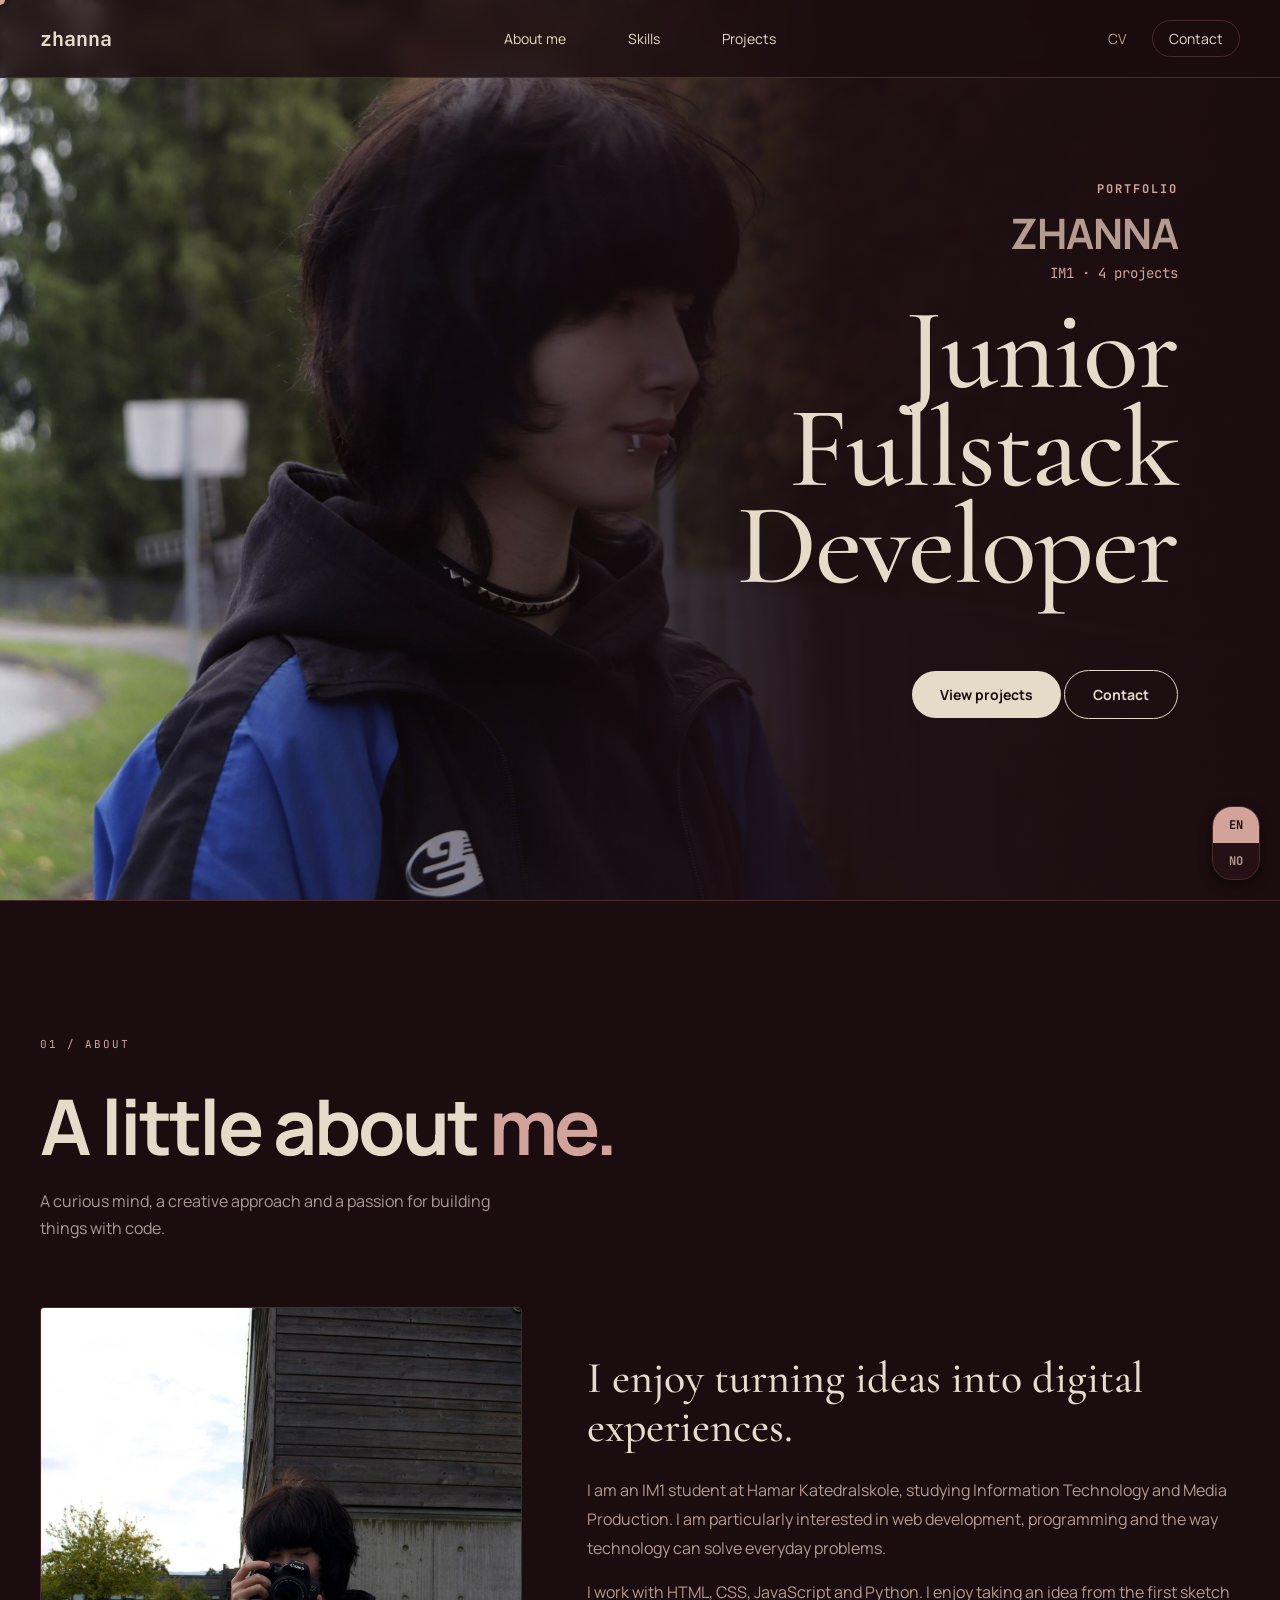
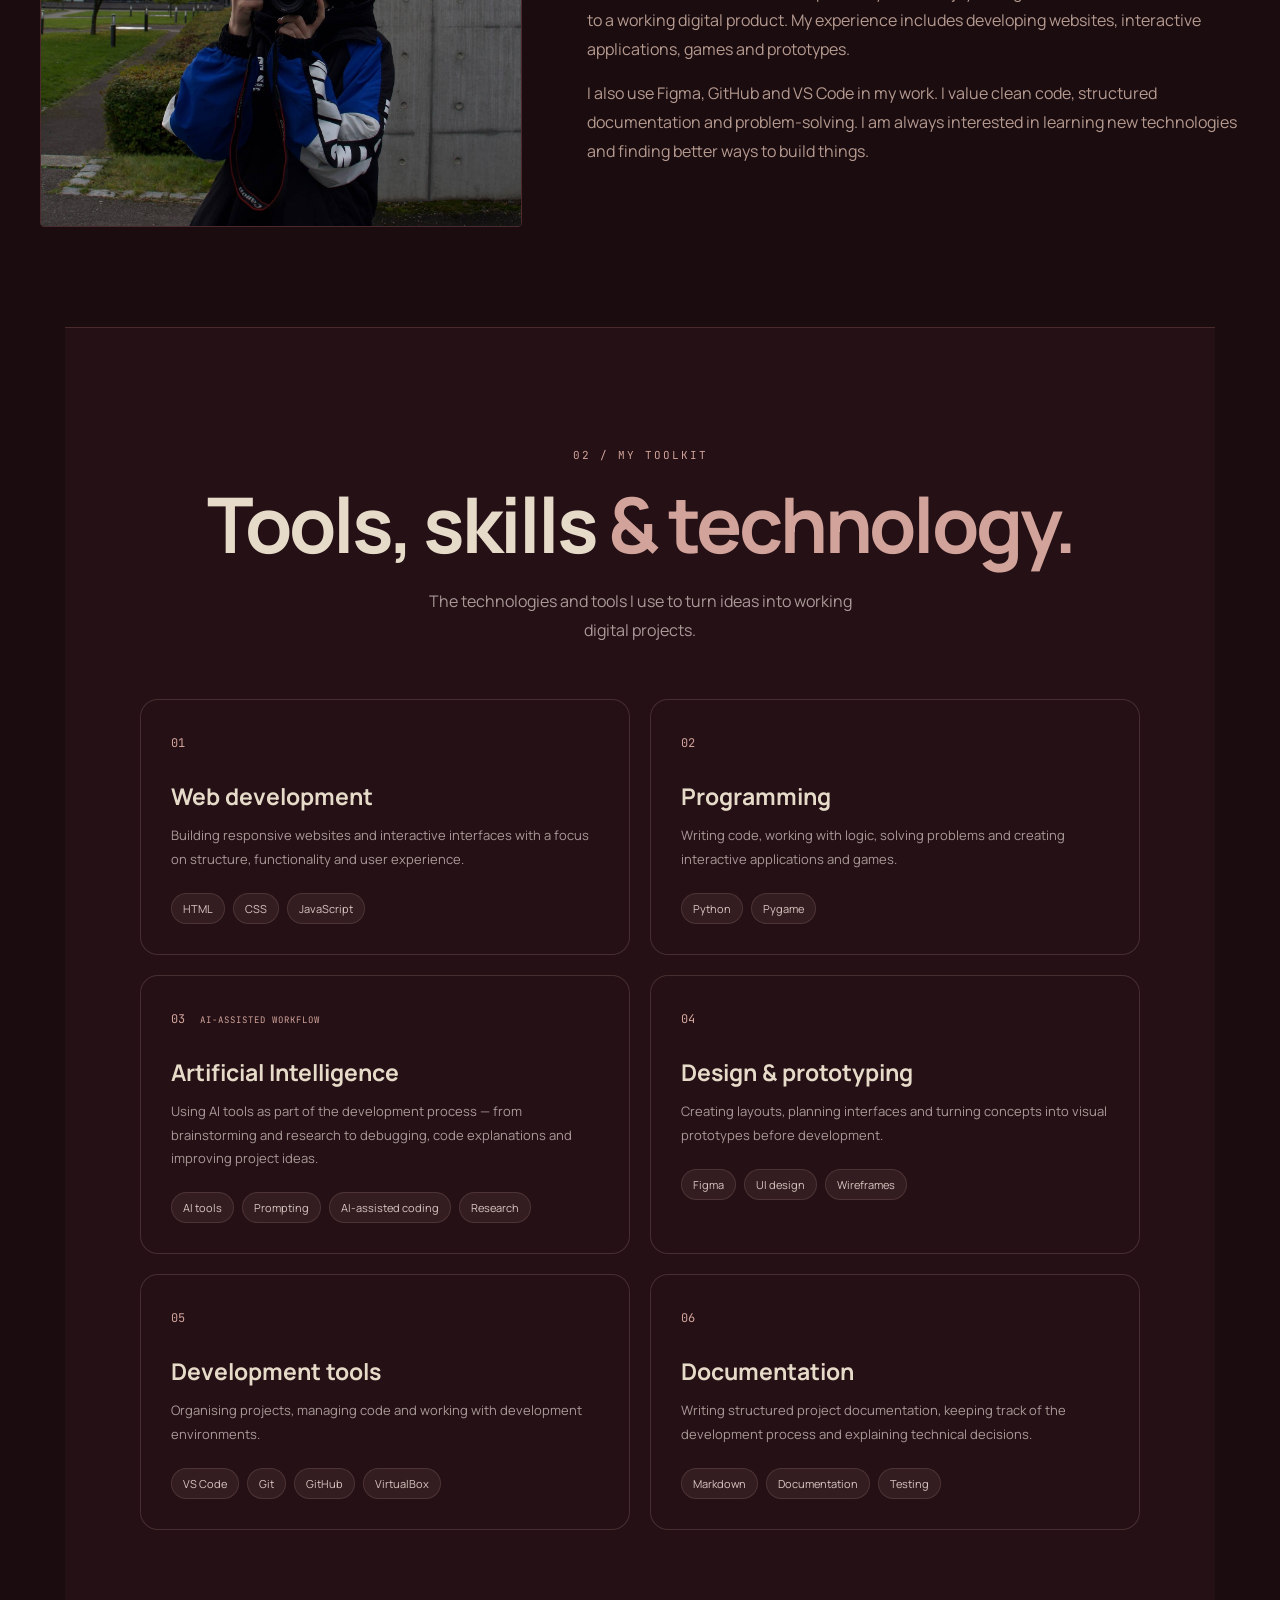
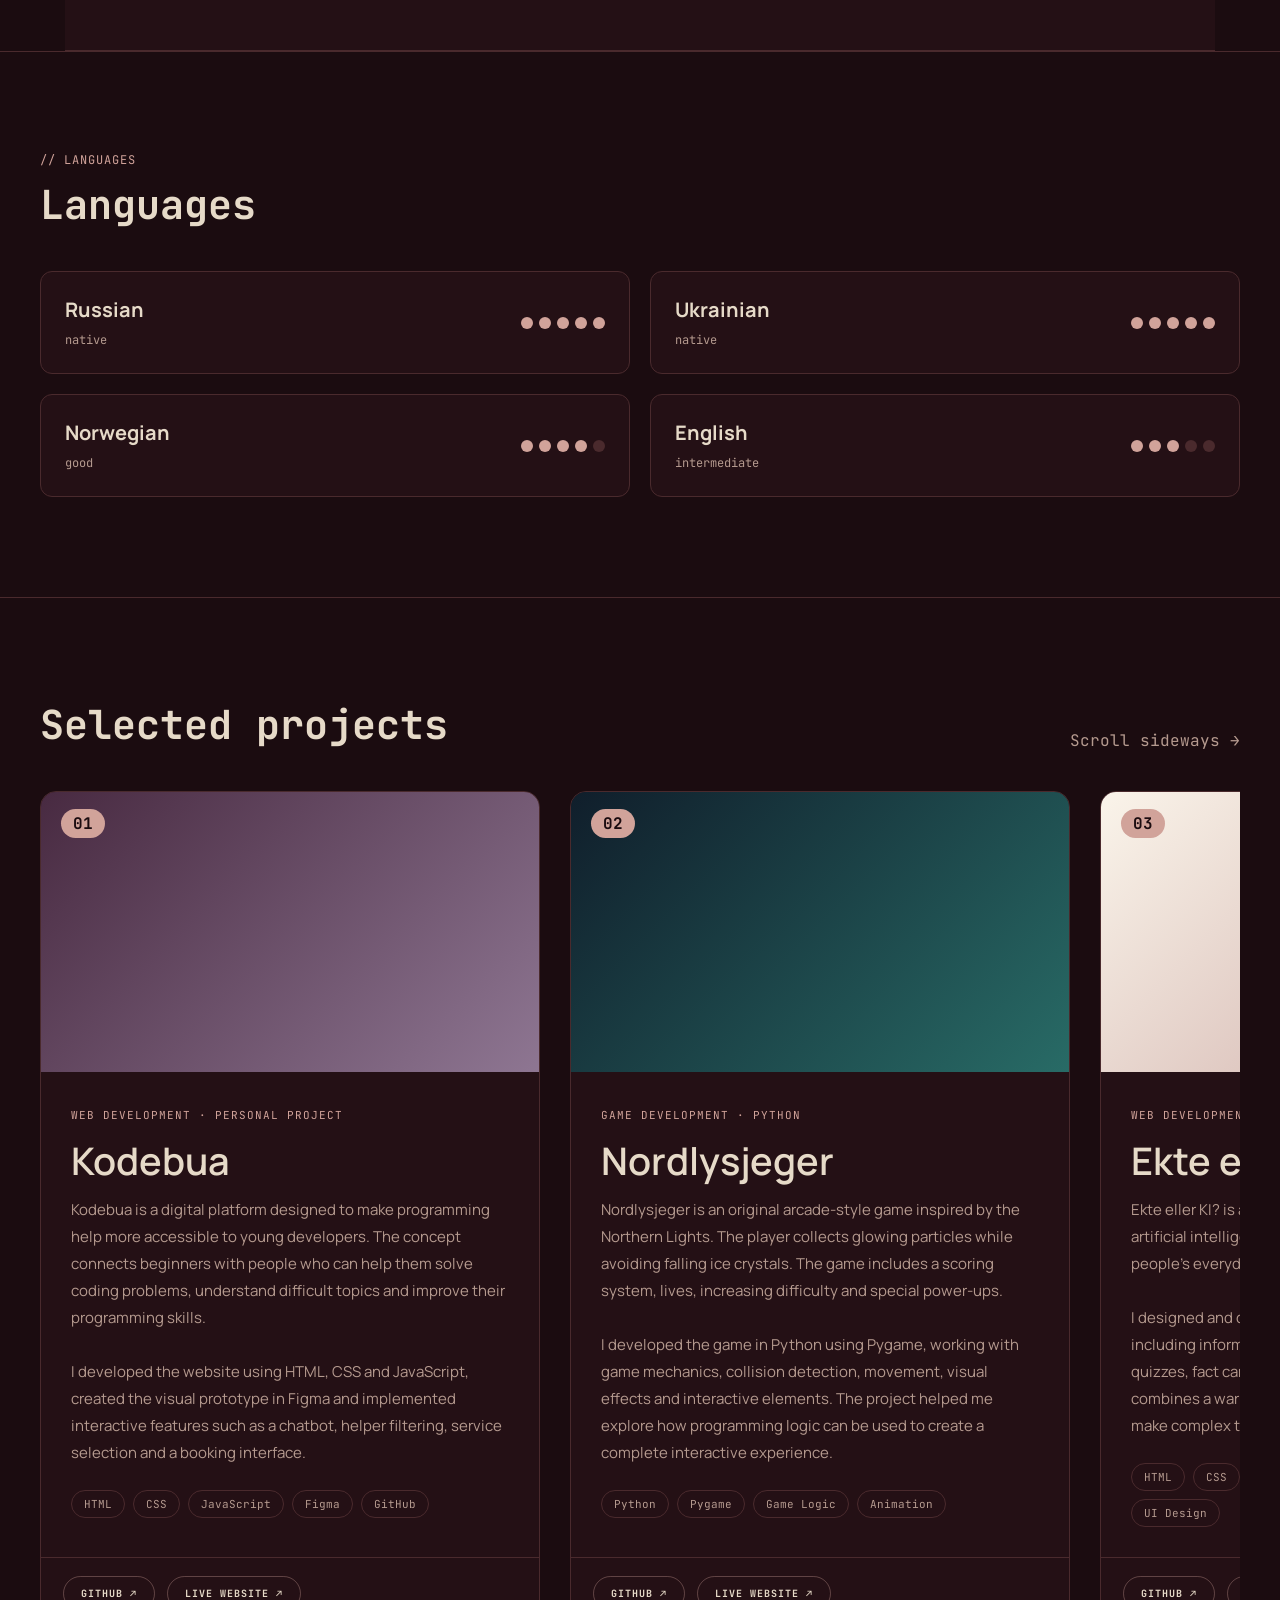
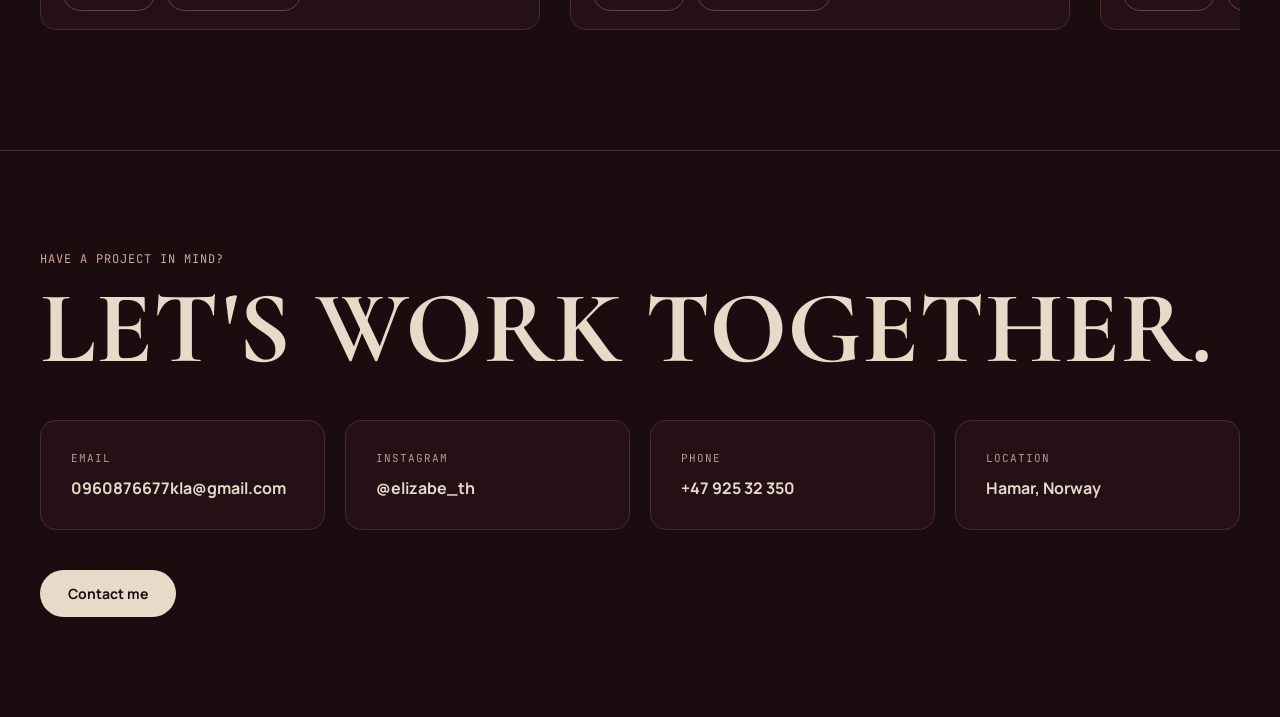
==== index.html @ d7ccb5b9 "nettside" ====
<!doctype html>
<html lang="en">
  <head>
    <meta charset="UTF-8" />
    <meta name="viewport" content="width=device-width, initial-scale=1.0" />
    <title>Zhanna — Web Developer Portfolio</title>

    <!-- Новое подключение шрифтов (Cormorant Garamond, Manrope, JetBrains Mono) -->
    <link rel="preconnect" href="https://fonts.googleapis.com" />
    <link rel="preconnect" href="https://fonts.gstatic.com" crossorigin />
    <link
      href="https://fonts.googleapis.com/css2?family=Cormorant+Garamond:wght@400;500;600;700&family=JetBrains+Mono:wght@400;500;700&family=Manrope:wght@400;500;600;700;800&display=swap"
      rel="stylesheet"
    />

    <link rel="stylesheet" href="style.css" />
  </head>
  <body>
    <div class="cursor" id="cursor"></div>

    <header class="header">
      <div class="logo">zhanna</div>
      <nav class="nav-center">
        <a href="#about" data-i18n="nav_about">About me</a>
        <a href="#skills" data-i18n="nav_skills">Skills</a>
        <a href="#projects" data-i18n="nav_projects">Projects</a>
      </nav>
      <div class="nav-right">
        <button
          class="nav-btn"
          id="openCvBtn"
          style="
            margin-right: 10px;
            border: none;
            background: transparent;
            color: var(--muted);
            cursor: pointer;
          "
        >
          CV
        </button>
        <a href="#contact" class="nav-btn" data-i18n="nav_contact">Contact</a>
      </div>
    </header>

    <!-- ГЛАВНЫЙ ЭКРАН (НОВОЕ ОФОРМЛЕНИЕ) -->
    <section class="hero" id="home">
      <div class="hero-overlay"></div>

      <div class="hero-content">
        <p class="hero-kicker">PORTFOLIO</p>

        <h4 class="hero-name">ZHANNA</h4>

        <p class="hero-sub" data-i18n="hero_sub">IM1 · 4 projects</p>

        <h2 class="hero-title" data-i18n="hero_title">
          Junior<br />Fullstack<br />Developer
        </h2>

        <div class="hero-buttons">
          <a href="#projects" class="btn btn-light" data-i18n="btn_view"
            >View projects</a
          >
          <a href="#contact" class="btn btn-outline" data-i18n="btn_contact"
            >Contact</a
          >
        </div>
      </div>
    </section>

    <!-- ABOUT ME (ФОТО СЛЕВА, ТЕКСТ СПРАВА) -->
    <section class="about-section" id="about">
      <div class="container">
        <div class="about-heading reveal">
          <span class="section-number" data-i18n="about_num">01 / ABOUT</span>
          <h2 data-i18n="about_title">A little about <span>me.</span></h2>
          <p class="about-intro" data-i18n="about_intro">
            A curious mind, a creative approach and a passion for building
            things with code.
          </p>
        </div>

        <!-- НОВАЯ СЕТКА ДЛЯ ФОТО И ТЕКСТА -->
        <div class="about-grid reveal">
          <div class="about-image-wrapper">
            <img src="about.jpg" alt="Zhanna" />
          </div>
          <div class="about-text">
            <p class="highlight" data-i18n="about_big">
              I enjoy turning ideas into digital experiences.
            </p>
            <p data-i18n="about_1">
              I am an IM1 student at Hamar Katedralskole, studying Information
              Technology and Media Production. I am particularly interested in
              web development, programming and the way technology can solve
              everyday problems.
            </p>
            <p data-i18n="about_2">
              I work with HTML, CSS, JavaScript and Python. I enjoy taking an
              idea from the first sketch to a working digital product. My
              experience includes developing websites, interactive applications,
              games and prototypes.
            </p>
            <p data-i18n="about_3">
              I also use Figma, GitHub and VS Code in my work. I value clean
              code, structured documentation and problem-solving. I am always
              interested in learning new technologies and finding better ways to
              build things.
            </p>
          </div>
        </div>
      </div>
    </section>

    <!-- TOOLS / SKILLS -->
    <section class="tools-section" id="skills">
      <div class="container">
        <div class="tools-heading reveal">
          <span class="section-number" data-i18n="tools_num"
            >02 / MY TOOLKIT</span
          >
          <h2 data-i18n="tools_title">
            Tools, skills <span>& technology.</span>
          </h2>
          <p data-i18n="tools_desc">
            The technologies and tools I use to turn ideas into working digital
            projects.
          </p>
        </div>

        <div class="tools-grid reveal">
          <div class="tool-card">
            <span class="tool-number">01</span>
            <h3 data-i18n="t1_title">Web development</h3>
            <p data-i18n="t1_desc">
              Building responsive websites and interactive interfaces with a
              focus on structure, functionality and user experience.
            </p>
            <div class="tool-tags">
              <span>HTML</span><span>CSS</span><span>JavaScript</span>
            </div>
          </div>

          <div class="tool-card">
            <span class="tool-number">02</span>
            <h3 data-i18n="t2_title">Programming</h3>
            <p data-i18n="t2_desc">
              Writing code, working with logic, solving problems and creating
              interactive applications and games.
            </p>
            <div class="tool-tags"><span>Python</span><span>Pygame</span></div>
          </div>

          <div class="tool-card ai-card">
            <span class="tool-number">03</span>
            <span class="ai-label" data-i18n="t3_label"
              >AI-ASSISTED WORKFLOW</span
            >
            <h3 data-i18n="t3_title">Artificial Intelligence</h3>
            <p data-i18n="t3_desc">
              Using AI tools as part of the development process — from
              brainstorming and research to debugging, code explanations and
              improving project ideas.
            </p>
            <div class="tool-tags">
              <span data-i18n="t3_tag1">AI tools</span>
              <span data-i18n="t3_tag2">Prompting</span>
              <span data-i18n="t3_tag3">AI-assisted coding</span>
              <span data-i18n="t3_tag4">Research</span>
            </div>
          </div>

          <div class="tool-card">
            <span class="tool-number">04</span>
            <h3 data-i18n="t4_title">Design & prototyping</h3>
            <p data-i18n="t4_desc">
              Creating layouts, planning interfaces and turning concepts into
              visual prototypes before development.
            </p>
            <div class="tool-tags">
              <span>Figma</span><span data-i18n="t4_tag1">UI design</span
              ><span data-i18n="t4_tag2">Wireframes</span>
            </div>
          </div>

          <div class="tool-card">
            <span class="tool-number">05</span>
            <h3 data-i18n="t5_title">Development tools</h3>
            <p data-i18n="t5_desc">
              Organising projects, managing code and working with development
              environments.
            </p>
            <div class="tool-tags">
              <span>VS Code</span><span>Git</span><span>GitHub</span
              ><span>VirtualBox</span>
            </div>
          </div>

          <div class="tool-card">
            <span class="tool-number">06</span>
            <h3 data-i18n="t6_title">Documentation</h3>
            <p data-i18n="t6_desc">
              Writing structured project documentation, keeping track of the
              development process and explaining technical decisions.
            </p>
            <div class="tool-tags">
              <span>Markdown</span><span data-i18n="t6_tag1">Documentation</span
              ><span data-i18n="t6_tag2">Testing</span>
            </div>
          </div>
        </div>
      </div>
    </section>

    <!-- LANGUAGES -->
    <section class="languages sec-dark" id="languages">
      <div class="container">
        <p class="kick reveal" data-i18n="lang_kick">// LANGUAGES</p>
        <h2 class="section-title reveal" data-i18n="lang_title">Languages</h2>

        <div class="lang-grid reveal">
          <div class="lang-card">
            <div class="lang-info">
              <h4 data-i18n="l_ru">Russian</h4>
              <span data-i18n="l_native">native</span>
            </div>
            <div class="dots">
              <u class="on"></u><u class="on"></u><u class="on"></u
              ><u class="on"></u><u class="on"></u>
            </div>
          </div>
          <div class="lang-card">
            <div class="lang-info">
              <h4 data-i18n="l_uk">Ukrainian</h4>
              <span data-i18n="l_native">native</span>
            </div>
            <div class="dots">
              <u class="on"></u><u class="on"></u><u class="on"></u
              ><u class="on"></u><u class="on"></u>
            </div>
          </div>
          <div class="lang-card">
            <div class="lang-info">
              <h4 data-i18n="l_no">Norwegian</h4>
              <span data-i18n="l_good">good</span>
            </div>
            <div class="dots">
              <u class="on"></u><u class="on"></u><u class="on"></u
              ><u class="on"></u><u></u>
            </div>
          </div>
          <div class="lang-card">
            <div class="lang-info">
              <h4 data-i18n="l_en">English</h4>
              <span data-i18n="l_mid">intermediate</span>
            </div>
            <div class="dots">
              <u class="on"></u><u class="on"></u><u class="on"></u><u></u
              ><u></u>
            </div>
          </div>
        </div>
      </div>
    </section>

    <!-- PROJECTS -->
    <section class="projects sec-dark" id="projects">
      <div class="container">
        <div class="section-header">
          <h2 class="section-title reveal" data-i18n="proj_title">
            Selected projects
          </h2>
          <p
            class="scroll-hint reveal"
            data-i18n="scroll_hint"
            style="font-family: var(--mono); color: var(--muted)"
          >
            Scroll sideways →
          </p>
        </div>

        <div class="projects-track" id="projectsTrack">
          <!-- 01 -->
          <article class="project-card reveal">
            <div
              class="project-image"
              style="background: linear-gradient(135deg, #482a41, #8e7692)"
            >
              <span class="project-num">01</span>
            </div>
            <div class="project-info">
              <div class="project-tags">
                <span>Web Development · Personal Project</span>
              </div>
              <h3 class="project-title">Kodebua</h3>
              <p class="project-desc">
                Kodebua is a digital platform designed to make programming help
                more accessible to young developers. The concept connects
                beginners with people who can help them solve coding problems,
                understand difficult topics and improve their programming
                skills.<br /><br />I developed the website using HTML, CSS and
                JavaScript, created the visual prototype in Figma and
                implemented interactive features such as a chatbot, helper
                filtering, service selection and a booking interface.
              </p>
              <div class="project-tech">
                <span>HTML</span><span>CSS</span><span>JavaScript</span
                ><span>Figma</span><span>GitHub</span>
              </div>
            </div>
            <div class="project-footer">
              <a
                href="https://github.com/Kira1ik/Kodebua.git"
                target="_blank"
                class="link project-link"
                >GITHUB ↗</a
              >
              <a
                href="YOUR_WEBSITE_LINK"
                target="_blank"
                class="link project-link"
                >LIVE WEBSITE ↗</a
              >
            </div>
          </article>

          <!-- 02 -->
          <article class="project-card reveal">
            <div
              class="project-image"
              style="background: linear-gradient(135deg, #101e2b, #286b66)"
            >
              <span class="project-num">02</span>
            </div>
            <div class="project-info">
              <div class="project-tags">
                <span>Game Development · Python</span>
              </div>
              <h3 class="project-title">Nordlysjeger</h3>
              <p class="project-desc">
                Nordlysjeger is an original arcade-style game inspired by the
                Northern Lights. The player collects glowing particles while
                avoiding falling ice crystals. The game includes a scoring
                system, lives, increasing difficulty and special power-ups.<br /><br />I
                developed the game in Python using Pygame, working with game
                mechanics, collision detection, movement, visual effects and
                interactive elements. The project helped me explore how
                programming logic can be used to create a complete interactive
                experience.
              </p>
              <div class="project-tech">
                <span>Python</span><span>Pygame</span><span>Game Logic</span
                ><span>Animation</span>
              </div>
            </div>
            <div class="project-footer">
              <a
                href="YOUR_NORDLYSJeger_GITHUB_LINK"
                target="_blank"
                class="link project-link"
                >GITHUB ↗</a
              >
              <a
                href="YOUR_NORDLYSJeger_WEBSITE_LINK"
                target="_blank"
                class="link project-link"
                >LIVE WEBSITE ↗</a
              >
            </div>
          </article>

          <!-- 03 -->
          <article class="project-card reveal">
            <div
              class="project-image"
              style="background: linear-gradient(135deg, #faf4ea, #c9a4a0)"
            >
              <span class="project-num">03</span>
            </div>
            <div class="project-info">
              <div class="project-tags">
                <span>Web Development · Podcast</span>
              </div>
              <h3 class="project-title">Ekte eller KI?</h3>
              <p class="project-desc">
                Ekte eller KI? is a podcast and awareness project exploring
                artificial intelligence, education and the impact of AI on young
                people's everyday lives.<br /><br />I designed and developed my
                own website for the project, including information sections,
                podcast content, interactive quizzes, fact cards and source
                references. The visual identity combines a warm editorial style
                with interactive elements to make complex topics easier and more
                interesting to explore.
              </p>
              <div class="project-tech">
                <span>HTML</span><span>CSS</span><span>JavaScript</span
                ><span>Responsive Design</span><span>UI Design</span>
              </div>
            </div>
            <div class="project-footer">
              <a
                href="YOUR_EKTE_ELLER_KI_GITHUB_LINK"
                target="_blank"
                class="link project-link"
                >GITHUB ↗</a
              >
              <a
                href="YOUR_EKTE_ELLER_KI_WEBSITE_LINK"
                target="_blank"
                class="link project-link"
                >LIVE WEBSITE ↗</a
              >
            </div>
          </article>

          <!-- 04 -->
          <article class="project-card reveal">
            <div
              class="project-image"
              style="background: linear-gradient(135deg, #173b30, #a7c86c)"
            >
              <span class="project-num">04</span>
            </div>
            <div class="project-info">
              <div class="project-tags">
                <span>Web Development · Event Website</span>
              </div>
              <h3 class="project-title">Badminton Break</h3>
              <p class="project-desc">
                Badminton Break is an event website created to present a school
                badminton event in a clear and engaging way. The website
                provides essential information about the event, including the
                schedule, location, participation and activities.<br /><br />I
                worked on the visual concept in Figma and developed the website
                using HTML and CSS. The project focused on responsive design,
                clear navigation and creating a consistent visual identity for a
                real school event.
              </p>
              <div class="project-tech">
                <span>HTML</span><span>CSS</span><span>Figma</span
                ><span>Responsive Design</span>
              </div>
            </div>
            <div class="project-footer">
              <a
                href="YOUR_BADMINTON_GITHUB_LINK"
                target="_blank"
                class="link project-link"
                >GITHUB ↗</a
              >
              <a
                href="YOUR_BADMINTON_WEBSITE_LINK"
                target="_blank"
                class="link project-link"
                >Live Website ↗</a
              >
            </div>
          </article>
        </div>
      </div>
    </section>

    <!-- CONTACT -->
    <section class="contact sec-dark" id="contact">
      <div class="container">
        <p class="kick reveal" data-i18n="contact_kick">
          HAVE A PROJECT IN MIND?
        </p>
        <h2 class="contact-title reveal" data-i18n="contact_title">
          LET'S<br />WORK<br />TOGETHER.
        </h2>

        <div class="contact-grid reveal">
          <div class="contact-card">
            <small>EMAIL</small>
            <a href="mailto:0960876677kla@gmail.com">0960876677kla@gmail.com</a>
          </div>
          <div class="contact-card">
            <small>INSTAGRAM</small>
            <a href="#">@elizabe_th</a>
          </div>
          <div class="contact-card">
            <small>PHONE</small>
            <a href="tel:+4792532350">+47 925 32 350</a>
          </div>
          <div class="contact-card">
            <small>LOCATION</small>
            <span>Hamar, Norway</span>
          </div>
        </div>

        <a
          href="mailto:0960876677kla@gmail.com"
          class="btn btn-light reveal"
          data-i18n="btn_contact_me"
          >Contact me</a
        >
      </div>
    </section>

    <div class="lang-switch">
      <button class="lang-btn active" data-lang="en">EN</button>
      <button class="lang-btn" data-lang="no">NO</button>
    </div>

    <!-- CV MODAL -->
    <dialog id="cvDialog" class="cv-modal">
      <div class="cv-header">
        <div>
          <p class="kick" style="display: block; margin-bottom: 5px">
            CURRICULUM VITAE
          </p>
          <span
            style="
              font-family: var(--mono);
              color: var(--muted);
              font-size: 12px;
            "
            >2026 / IM1</span
          >
        </div>
        <button id="closeCvBtn" class="nav-btn" style="border: none">✕</button>
      </div>

      <div class="cv-content">
        <h1 class="cv-name">ZHANNA</h1>
        <h2 class="cv-role">IT Student & Web Developer</h2>
        <p class="cv-contact">HAMAR, NORWAY · PORTFOLIO · GITHUB</p>

        <div class="cv-section">
          <h3>Profile</h3>
          <p>
            An aspiring developer interested in web development, programming and
            building functional digital products.
          </p>
          <p>
            Motivated IM1 student at Hamar Katedralskole with a strong interest
            in web development, programming and digital technologies. I have
            practical experience developing websites, interactive applications
            and prototypes through individual school projects. I work with HTML,
            CSS, JavaScript and Python, and use tools such as Figma, GitHub and
            Visual Studio Code.
          </p>
          <p>
            I enjoy solving technical problems, learning new technologies and
            turning ideas into functional digital products. I am looking for
            opportunities to gain practical experience and continue developing
            my skills in IT.
          </p>
        </div>

        <div class="cv-section">
          <h3>Education</h3>
          <p>
            <strong>Hamar Katedralskole</strong><br />Information Technology and
            Media Production (IM1)<br />Norway · 2026–present
          </p>
          <p>
            <em>Relevant subjects:</em> Programming and web development · IT
            systems and technology · Media production · Digital design and
            documentation
          </p>
        </div>

        <div class="cv-section">
          <h3>Selected Projects</h3>
          <div class="cv-project">
            <strong>01 · Kodebua — Programming Help Platform</strong>
            <p>
              Designed and developed a website concept for a platform offering
              programming assistance to young developers. Created a Figma
              prototype and implemented interactive features, including a
              chatbot, helper filtering and a booking interface.
            </p>
            <small>Technologies: HTML, CSS, JavaScript, Figma, GitHub.</small>
          </div>
          <div class="cv-project">
            <strong>02 · Nordlysjeger — Python Game</strong>
            <p>
              Developed an original arcade-style game using Python and Pygame.
              Implemented player movement, collision detection, scoring, lives,
              increasing difficulty and power-ups.
            </p>
            <small>Technologies: Python, Pygame.</small>
          </div>
          <div class="cv-project">
            <strong>03 · Ekte eller KI? — Podcast Website</strong>
            <p>
              Designed and developed a website for an educational podcast about
              artificial intelligence and its impact on young people. Created
              interactive quizzes, informational sections and a responsive
              layout.
            </p>
            <small>Technologies: HTML, CSS, JavaScript.</small>
          </div>
          <div class="cv-project">
            <strong>04 · Badminton Break — Event Website</strong>
            <p>
              Designed and developed a website presenting a school badminton
              event. Worked on the visual concept, navigation, event information
              and responsive layout.
            </p>
            <small>Technologies: HTML, CSS, Figma.</small>
          </div>
        </div>

        <div class="cv-section">
          <h3>Technical Skills</h3>
          <p>
            <strong>Web Development:</strong> HTML5, CSS3, JavaScript,
            Responsive web design.
          </p>
          <p>
            <strong>Programming:</strong> Python, Pygame, Basic programming
            logic.
          </p>
          <p>
            <strong>Tools:</strong> Visual Studio Code, Git and GitHub, Figma,
            VirtualBox.
          </p>
          <p>
            <strong>Other Skills:</strong> UI/UX prototyping, Technical
            documentation, Problem-solving, Project planning, Testing and
            debugging.
          </p>
        </div>

        <div class="cv-section">
          <h3>Languages</h3>
          <p>
            Russian — Native<br />Ukrainian — Native<br />Norwegian — Good<br />English
            — Intermediate
          </p>
        </div>

        <div class="cv-section">
          <h3>Personal Strengths</h3>
          <p>
            Creative problem-solving · Independent learning · Attention to
            detail · Structured working process · Interest in technology and
            programming.
          </p>
        </div>
      </div>
    </dialog>

    <script src="script.js"></script>
  </body>
</html>
---- style.css ----
:root {
  --bg: #1b0c10;
  --panel: #241015;
  --line: #4a2a2d;
  --text: #e6dac8;
  --muted: #b59a8f;
  --accent: #d1a39a;
  --btn: #5b1822;
  --btn-ink: #f0e6d6;
  --mono: "JetBrains Mono", monospace;
  --sans: "Manrope", sans-serif;
  --serif: "Cormorant Garamond", serif;
}

* {
  margin: 0;
  padding: 0;
  box-sizing: border-box;
}
html {
  scroll-behavior: smooth;
}
body {
  background: var(--bg);
  color: var(--text);
  font-family: var(--sans);
  overflow-x: hidden;
}
a {
  text-decoration: none;
  color: inherit;
}

/* --- КУРСОР --- */
.cursor {
  position: fixed;
  top: 0;
  left: 0;
  width: 10px;
  height: 10px;
  background: var(--accent);
  border-radius: 50%;
  pointer-events: none;
  z-index: 9999;
  transform: translate(-50%, -50%);
  transition:
    width 0.2s,
    height 0.2s,
    background 0.2s;
  display: none;
}
.cursor.active {
  display: block;
}
.cursor.hover {
  width: 30px;
  height: 30px;
  background: var(--btn-ink);
  mix-blend-mode: difference;
}
body.has-custom-cursor,
body.has-custom-cursor a,
body.has-custom-cursor button {
  cursor: none !important;
}

.container {
  width: min(1200px, 100% - 40px);
  margin-inline: auto;
}

/* --- ХЕДЕР --- */
.header {
  position: fixed;
  top: 0;
  left: 0;
  width: 100%;
  padding: 20px 40px;
  display: grid;
  grid-template-columns: 1fr auto 1fr;
  align-items: center;
  z-index: 100;
  background: rgba(27, 12, 16, 0.8);
  backdrop-filter: blur(10px);
  border-bottom: 1px solid var(--line);
}
.logo {
  font-family: var(--mono);
  font-weight: 700;
  font-size: 20px;
  justify-self: start;
}
.nav-center {
  display: flex;
  gap: 30px;
  justify-content: center;
}
.nav-center a {
  font-family: var(--sans);
  font-size: 14px;
  padding: 8px 16px;
  border-radius: 20px;
  transition: 0.2s;
}
.nav-center a:hover {
  background: var(--btn);
}
.nav-right {
  justify-self: end;
  display: flex;
  align-items: center;
}
.nav-btn {
  border: 1px solid var(--line);
  font-family: var(--sans);
  font-size: 14px;
  padding: 8px 16px;
  border-radius: 20px;
  transition: 0.2s;
}
.nav-btn:hover {
  background: var(--btn);
}

/* --- ГЛАВНЫЙ ЭКРАН --- */
.hero {
  height: 100vh;
  min-height: 650px;
  width: 100%;
  position: relative;
  display: flex;
  align-items: center;
  justify-content: flex-end;
  background-image: url("hero.jpg");
  background-position: 15% center;
  background-size: cover;
  background-color: #111;
}
.hero-overlay {
  position: absolute;
  top: 0;
  left: 0;
  width: 100%;
  height: 100%;
  background: linear-gradient(
    90deg,
    rgba(27, 12, 16, 0) 0%,
    rgba(27, 12, 16, 0.4) 40%,
    rgba(27, 12, 16, 0.95) 65%,
    rgba(27, 12, 16, 1) 100%
  );
}
.hero-content {
  position: relative;
  z-index: 2;
  padding-right: 8%;
  max-width: 800px;
  text-align: right;
  display: flex;
  flex-direction: column;
  align-items: flex-end;
}
.hero-kicker {
  font-family: var(--mono);
  color: var(--accent);
  letter-spacing: 2px;
  font-size: 12px;
  margin-bottom: 15px;
  font-weight: 700;
}

.hero-sub {
  font-family: var(--mono);
  font-size: 14px;
  color: var(--accent);
  margin-bottom: 20px;
}

/* --- КНОПКИ --- */
.btn {
  padding: 14px 28px;
  border-radius: 30px;
  font-family: var(--sans);
  font-weight: 700;
  font-size: 14px;
  transition: 0.2s;
  display: inline-block;
  text-align: center;
}
.btn:hover {
  transform: translateY(-2px);
}
.btn-light {
  background: var(--text);
  color: var(--bg);
}
.btn-outline {
  background: transparent;
  color: var(--text);
  border: 1px solid var(--text);
}

/* --- ABOUT ME --- */
.about-section {
  padding: 130px 0 100px;
  background: var(--bg);
  border-top: 1px solid var(--line);
}
.about-heading {
  margin-bottom: 65px;
}
.section-number,
.about-eyebrow,
.card-label {
  font-family: "JetBrains Mono", monospace;
  font-size: 11px;
  letter-spacing: 2px;
  color: #d1a39a;
}
.about-heading h2 {
  font-family: "Manrope", sans-serif;
  font-size: clamp(3rem, 6vw, 5rem);
  font-weight: 700;
  letter-spacing: -3px;
  margin: 20px 0 10px;
  color: var(--text);
}
.about-heading h2 span,
.about-main h3 span {
  color: #d1a39a;
}
.about-intro {
  color: #a99a98;
  font-size: 16px;
  max-width: 450px;
  line-height: 1.7;
}

/* --- TOOLS / SKILLS --- */
.tools-section {
  padding: 120px 0;
  background: var(--panel);
  border-top: 1px solid var(--line);
  border-bottom: 1px solid var(--line);
  max-width: 1150px;
  margin: 0 auto;
}
.tools-heading {
  margin-bottom: 55px;
  text-align: center;
  display: flex;
  flex-direction: column;
  align-items: center;
}
.tools-heading h2 {
  font-size: clamp(2.8rem, 6vw, 5rem);
  line-height: 1.1;
  letter-spacing: -3px;
  margin: 20px 0;
  color: var(--text);
}
.tools-heading h2 span {
  color: #d1a39a;
}
.tools-heading > p {
  max-width: 460px;
  color: #a99a98;
  line-height: 1.8;
}
.tools-grid {
  display: grid;
  grid-template-columns: repeat(2, minmax(0, 1fr));
  gap: 20px;
  max-width: 1000px;
  margin: 0 auto;
}
.tool-card {
  position: relative;
  padding: 30px;
  min-height: 245px;
  background: #241015 !important;
  border: 1px solid rgba(209, 163, 154, 0.2);
  border-radius: 18px;
  transition: 0.3s ease;
  background-image: none !important;
}
.tool-card:hover,
.ai-card:hover {
  transform: translateY(-5px);
  background: #2b151c !important;
  border-color: rgba(209, 163, 154, 0.55);
}
.tool-number {
  color: #d1a39a;
  font-family: "JetBrains Mono", monospace;
  font-size: 12px;
}
.tool-card h3 {
  font-size: 23px;
  margin: 28px 0 12px;
  color: var(--text);
}
.tool-card > p {
  color: #a99a98;
  font-size: 13px;
  line-height: 1.8;
  max-width: 430px;
}
.tool-tags {
  display: flex;
  flex-wrap: wrap;
  gap: 8px;
  margin-top: 22px;
}
.tool-tags span {
  padding: 7px 11px;
  border-radius: 30px;
  background: rgba(209, 163, 154, 0.09);
  border: 1px solid rgba(209, 163, 154, 0.16);
  color: #d8c7c1;
  font-size: 11px;
}
.ai-card {
  background: #241015 !important;
  background-image: none !important;
}
.ai-label {
  display: inline-block;
  margin-left: 12px;
  color: #d1a39a;
  font-family: "JetBrains Mono", monospace;
  font-size: 9px;
  letter-spacing: 1px;
}

/* --- ОБЩИЕ СЕКЦИИ --- */
.section-title {
  font-family: var(--mono);
  font-size: 40px;
  font-weight: 700;
}
.kick {
  font-family: var(--mono);
  color: var(--accent);
  font-size: 12px;
  margin-bottom: 10px;
  letter-spacing: 1px;
}
.sec-dark {
  padding: 100px 0;
  background: var(--bg);
  border-top: 1px solid var(--line);
}
.section-header {
  display: flex;
  justify-content: space-between;
  align-items: flex-end;
  margin-bottom: 40px;
}

/* ПРОЕКТЫ */
.projects-track {
  display: flex;
  gap: 30px;
  overflow-x: auto;
  scroll-snap-type: x mandatory;
  padding-bottom: 20px;
  scrollbar-width: none;
  -ms-overflow-style: none;
}
.projects-track::-webkit-scrollbar {
  display: none;
}
.project-card {
  flex: 0 0 500px;
  scroll-snap-align: start;
  background: var(--panel);
  border: 1px solid var(--line);
  border-radius: 16px;
  display: flex;
  flex-direction: column;
  overflow: hidden;
  transition:
    transform 0.35s ease,
    border-color 0.35s ease;
}
.project-card:hover {
  transform: translateY(-7px);
  border-color: var(--accent);
}
.project-image {
  height: 280px;
  background-size: cover;
  background-position: center;
  position: relative;
  padding: 20px;
}
.project-num {
  font-family: var(--mono);
  font-size: 16px;
  color: var(--bg);
  background: var(--accent);
  padding: 4px 12px;
  border-radius: 20px;
  font-weight: 700;
}
.project-info {
  padding: 30px;
  flex-grow: 1;
}
.project-tags span {
  font-family: var(--mono);
  font-size: 11px;
  text-transform: uppercase;
  color: var(--accent);
  letter-spacing: 1px;
}
.project-title {
  font-family: "Manrope", sans-serif;
  font-size: 38px;
  font-weight: 600;
  margin: 10px 0;
  color: var(--text);
}
.project-desc {
  font-size: 15px;
  line-height: 1.8;
  color: var(--muted);
  margin-bottom: 24px;
}
.project-tech {
  display: flex;
  flex-wrap: wrap;
  gap: 8px;
}
.project-tech span {
  font-family: var(--mono);
  font-size: 11px;
  padding: 6px 12px;
  border: 1px solid var(--line);
  border-radius: 20px;
  color: var(--muted);
}

.project-footer {
  display: flex;
  gap: 12px;
  align-items: center;
  padding: 18px 22px;
  border-top: 1px solid var(--line);
}
.project-link {
  display: inline-flex;
  justify-content: center;
  align-items: center;
  padding: 10px 17px;
  border: 1px solid rgba(209, 163, 154, 0.35);
  border-radius: 30px;
  color: #e6dac8;
  font-size: 10px;
  letter-spacing: 1px;
  text-decoration: none;
  transition: 0.25s ease;
  font-family: var(--mono);
  font-weight: 700;
}
.project-link:hover {
  background: #d1a39a;
  color: #1b0c10;
  border-color: #d1a39a;
}

/* ЯЗЫКИ */
.lang-grid {
  display: grid;
  grid-template-columns: 1fr 1fr;
  gap: 20px;
  margin-top: 40px;
}
.lang-card {
  background: var(--panel);
  border: 1px solid var(--line);
  border-radius: 12px;
  padding: 24px;
  display: flex;
  justify-content: space-between;
  align-items: center;
}
.lang-info h4 {
  font-size: 20px;
  margin-bottom: 4px;
  color: var(--text);
}
.lang-info span {
  font-family: var(--mono);
  color: var(--muted);
  font-size: 12px;
}
.dots {
  display: flex;
  gap: 6px;
}
.dots u {
  width: 12px;
  height: 12px;
  border-radius: 50%;
  background: var(--line);
}
.dots u.on {
  background: var(--accent);
}

/* КОНТАКТЫ */
.contact-title {
  font-family: var(--serif);
  font-size: clamp(50px, 8vw, 120px);
  line-height: 1;
  margin-bottom: 40px;
  color: var(--text);
}
.contact-grid {
  display: grid;
  grid-template-columns: repeat(4, 1fr);
  gap: 20px;
  margin-bottom: 40px;
}
.contact-card {
  background: var(--panel);
  border: 1px solid var(--line);
  border-radius: 16px;
  padding: 30px;
}
.contact-card small {
  font-family: var(--mono);
  font-size: 11px;
  color: var(--muted);
  display: block;
  margin-bottom: 12px;
  letter-spacing: 1px;
}
.contact-card a,
.contact-card span {
  font-family: var(--sans);
  font-weight: 700;
  font-size: 16px;
  word-break: break-all;
}

/* ПЕРЕКЛЮЧАТЕЛЬ ЯЗЫКОВ */
.lang-switch {
  position: fixed;
  bottom: 20px;
  right: 20px;
  display: flex;
  flex-direction: column;
  background: var(--panel);
  border-radius: 20px;
  overflow: hidden;
  z-index: 100;
  border: 1px solid var(--line);
  box-shadow: 0 4px 12px rgba(0, 0, 0, 0.5);
}
.lang-btn {
  background: transparent;
  border: none;
  color: var(--muted);
  padding: 10px 16px;
  font-family: var(--mono);
  font-weight: 700;
  font-size: 12px;
  cursor: pointer;
  transition: 0.2s;
}
.lang-btn.active {
  background: var(--accent);
  color: var(--bg);
}

/* АНИМАЦИЯ */
.reveal {
  opacity: 0;
  transform: translateY(40px);
  transition:
    opacity 0.8s ease-out,
    transform 0.8s ease-out;
}
.reveal.active {
  opacity: 1;
  transform: translateY(0);
}
.project-card.reveal:nth-child(1) {
  transition-delay: 0.1s;
}
.project-card.reveal:nth-child(2) {
  transition-delay: 0.2s;
}
.project-card.reveal:nth-child(3) {
  transition-delay: 0.3s;
}
.project-card.reveal:nth-child(4) {
  transition-delay: 0.4s;
}

/* CV MODAL */
.cv-modal {
  background: var(--bg);
  color: var(--text);
  border: 1px solid var(--line);
  border-radius: 16px;
  padding: 0;
  width: min(900px, 95vw);
  max-height: 90vh;
  margin: auto;
  box-shadow: 0 20px 50px rgba(0, 0, 0, 0.8);
}
.cv-modal::backdrop {
  background: rgba(0, 0, 0, 0.8);
  backdrop-filter: blur(5px);
}
.cv-header {
  position: sticky;
  top: 0;
  display: flex;
  justify-content: space-between;
  align-items: center;
  padding: 20px 30px;
  background: var(--panel);
  border-bottom: 1px solid var(--line);
  z-index: 10;
}
.cv-content {
  padding: 40px 50px;
  overflow-y: auto;
}
.cv-name {
  font-family: var(--sans);
  font-size: 60px;
  font-weight: 800;
  letter-spacing: -2px;
  line-height: 1;
  margin-bottom: 10px;
}
.cv-role {
  font-family: var(--serif);
  font-size: 24px;
  color: var(--accent);
  margin-bottom: 20px;
}
.cv-contact {
  font-family: var(--mono);
  font-size: 12px;
  color: var(--muted);
  margin-bottom: 40px;
  letter-spacing: 1px;
}
.cv-section {
  margin-bottom: 35px;
}
.cv-section h3 {
  font-family: var(--mono);
  font-size: 14px;
  color: var(--accent);
  letter-spacing: 2px;
  margin-bottom: 15px;
  padding-bottom: 10px;
  border-bottom: 1px solid var(--line);
}
.cv-section p {
  font-size: 15px;
  line-height: 1.7;
  color: var(--text);
  margin-bottom: 10px;
}
.cv-project {
  margin-bottom: 20px;
}
.cv-project strong {
  display: block;
  font-size: 16px;
  color: var(--text);
  margin-bottom: 5px;
}
.cv-project small {
  font-family: var(--mono);
  font-size: 11px;
  color: var(--muted);
}

/* =========================================
   HERO TYPOGRAPHY (ОБНОВЛЕНО: ИМЯ МЕНЬШЕ, РОЛЬ БОЛЬШЕ)
   ========================================= */

/* Маленькое, аккуратное имя */
.hero-name {
  font-family: "Manrope", sans-serif !important;
  font-weight: 700;
  font-size: clamp(28px, 3.5vw, 42px) !important; /* Уменьшили */
  letter-spacing: -1px;
  line-height: 1;
  margin-bottom: 10px;
  color: var(--muted); /* Сделали чуть тусклее, чтобы не отвлекало */
  text-transform: uppercase;
}

/* Большой, выразительный заголовок */
.hero-title {
  font-family: "Cormorant Garamond", serif !important;
  font-weight: 500;
  font-size: clamp(65px, 9vw, 120px); /* Увеличили */
  line-height: 0.85;
  letter-spacing: -2px;
  color: var(--text);
  margin-bottom: 30px;
}

.hero-buttons {
  margin-top: 45px !important;
}

/* ABOUT LAYOUT */
.about-grid {
  display: grid;
  grid-template-columns: minmax(280px, 0.85fr) minmax(0, 1.15fr);
  align-items: center;
  gap: 65px;
}

.about-image-wrapper {
  width: 100%;
  height: 520px;
  overflow: hidden;
  border-radius: 4px;
  border: 1px solid var(--line);
}

.about-image-wrapper img {
  width: 100%;
  height: 100%;
  object-fit: cover;
  object-position: center 20%;
  display: block;
}

.about-text {
  display: flex;
  flex-direction: column;
  justify-content: center;
}

.about-text .highlight {
  font-family: "Cormorant Garamond", serif;
  font-size: clamp(30px, 3.5vw, 44px);
  line-height: 1.1;
  font-weight: 500;
  margin-bottom: 25px;
  color: var(--text);
}

.about-text p {
  line-height: 1.8;
  color: var(--muted);
  font-size: 16px;
  margin-bottom: 15px;
}

@media (max-width: 768px) {
  .about-grid {
    grid-template-columns: 1fr;
    gap: 30px;
  }
  .about-image-wrapper {
    height: 380px;
  }
}

/* --- АДАПТИВ --- */
@media (max-width: 1024px) {
  .header {
    grid-template-columns: 1fr;
    justify-content: center;
    padding: 15px 20px;
  }
  .logo {
    justify-self: center;
    margin-bottom: 10px;
  }
  .nav-center {
    display: flex;
    justify-content: center;
    margin-bottom: 10px;
  }
  .nav-right {
    justify-self: center;
  }

  .hero {
    justify-content: center;
    background-position: center;
    text-align: center;
  }
  .hero-overlay {
    background: rgba(27, 12, 16, 0.85);
  }
  .hero-content {
    padding: 0 20px;
    text-align: center;
    align-items: center;
  }

  .tools-grid {
    grid-template-columns: 1fr;
  }
  .contact-grid {
    grid-template-columns: repeat(2, 1fr);
  }

  .cv-content {
    padding: 30px;
  }
}

@media (max-width: 768px) {
  .nav-center {
    display: none;
  }
  .header {
    grid-template-columns: 1fr auto;
    padding: 15px 20px;
  }
  .logo {
    justify-self: start;
    margin-bottom: 0;
  }
  .nav-right {
    justify-self: end;
  }

  .hero-buttons {
    margin-top: 30px;
    flex-wrap: wrap;
    justify-content: center;
  }

  .about-section {
    padding: 85px 0 65px;
  }
  .about-heading {
    margin-bottom: 40px;
  }

  .tools-section {
    padding: 80px 0;
  }
  .tool-card {
    min-height: auto;
  }

  .project-card {
    flex: 0 0 85vw;
  }
  .lang-grid {
    grid-template-columns: 1fr;
  }
  .contact-grid {
    grid-template-columns: 1fr;
  }
}
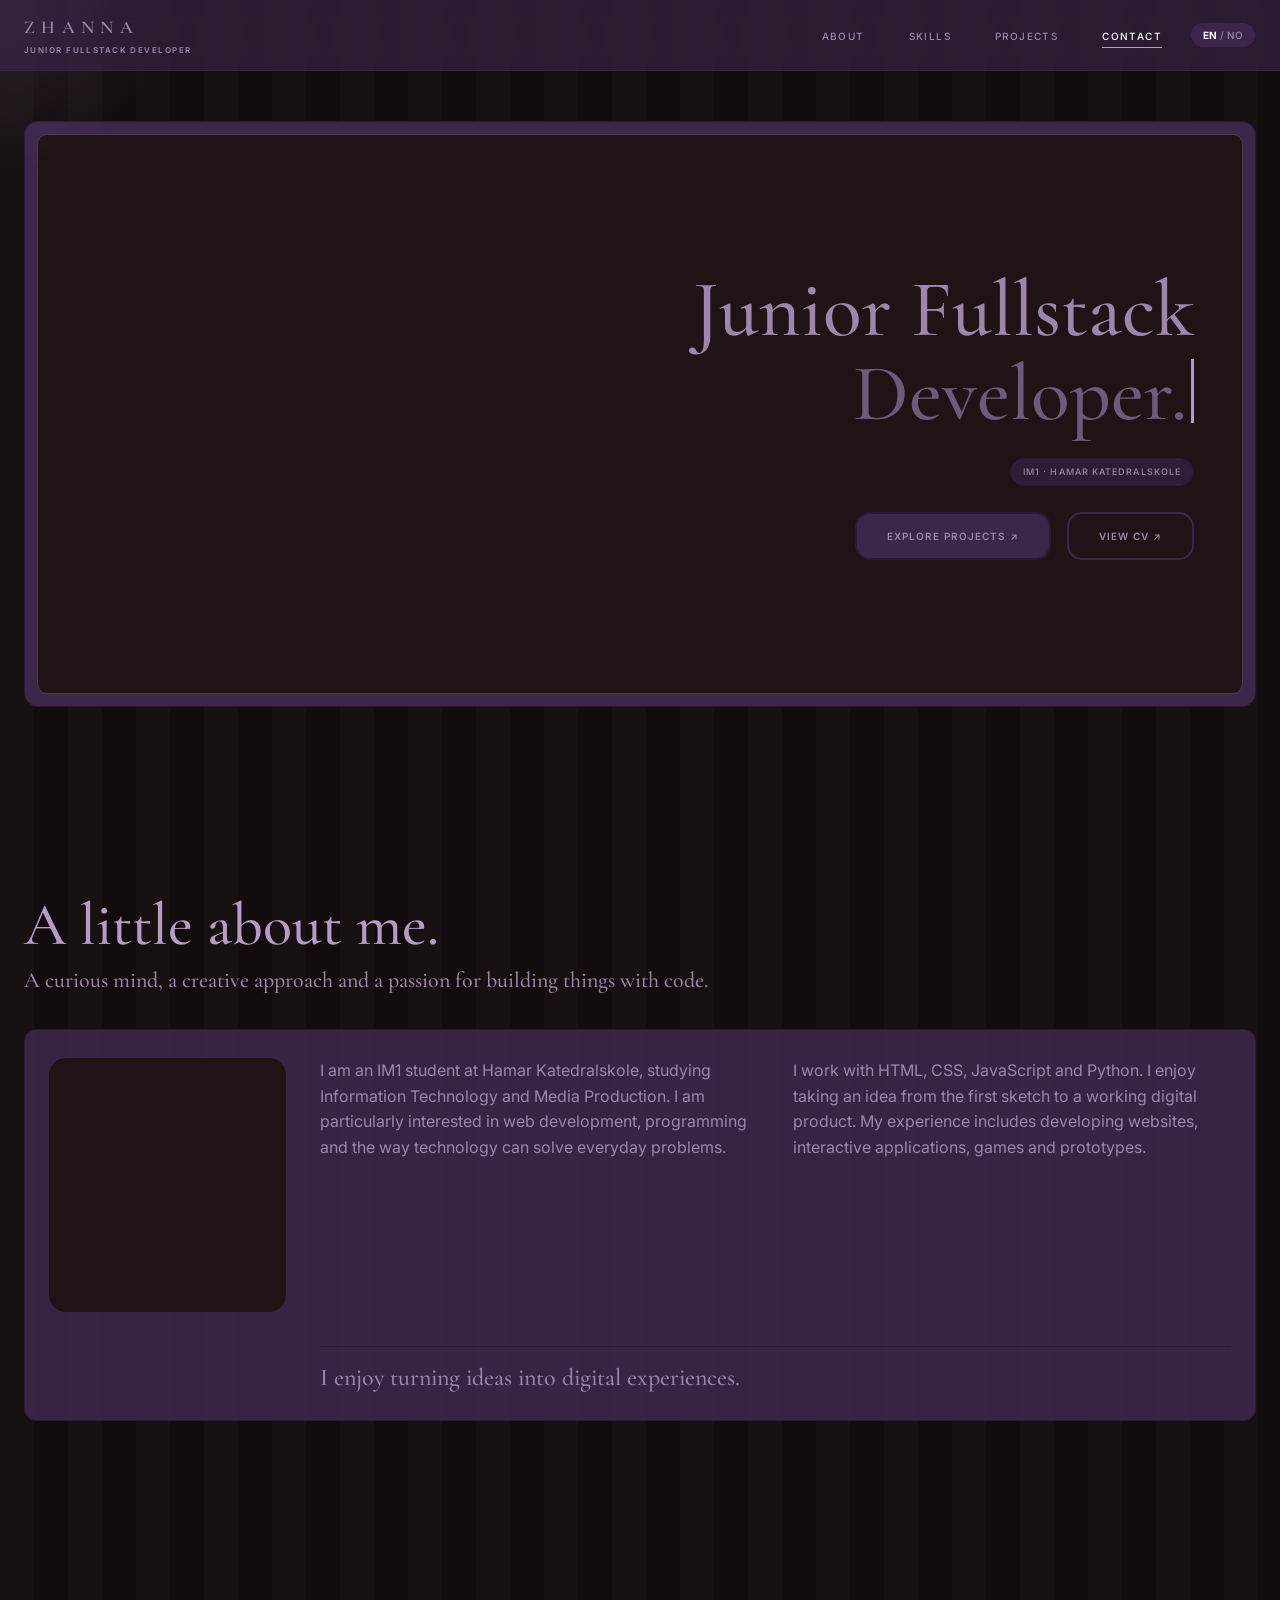
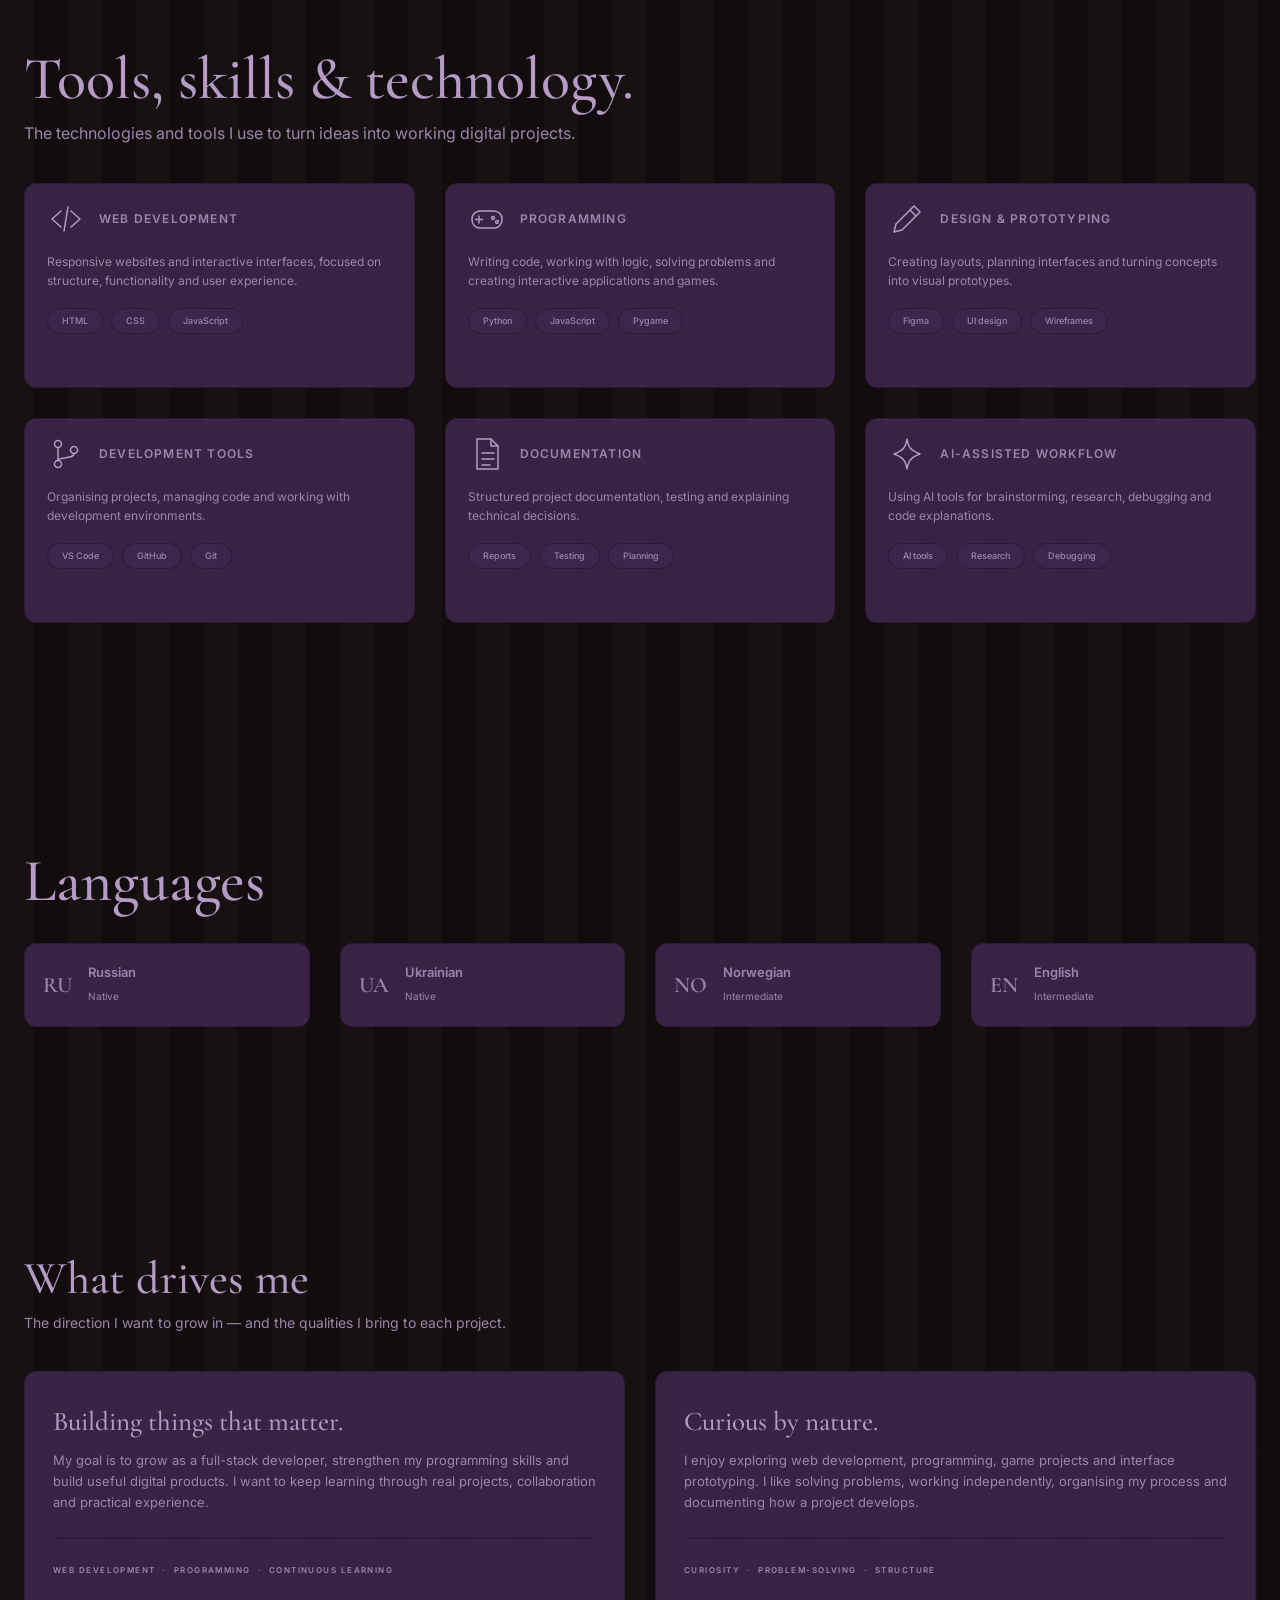
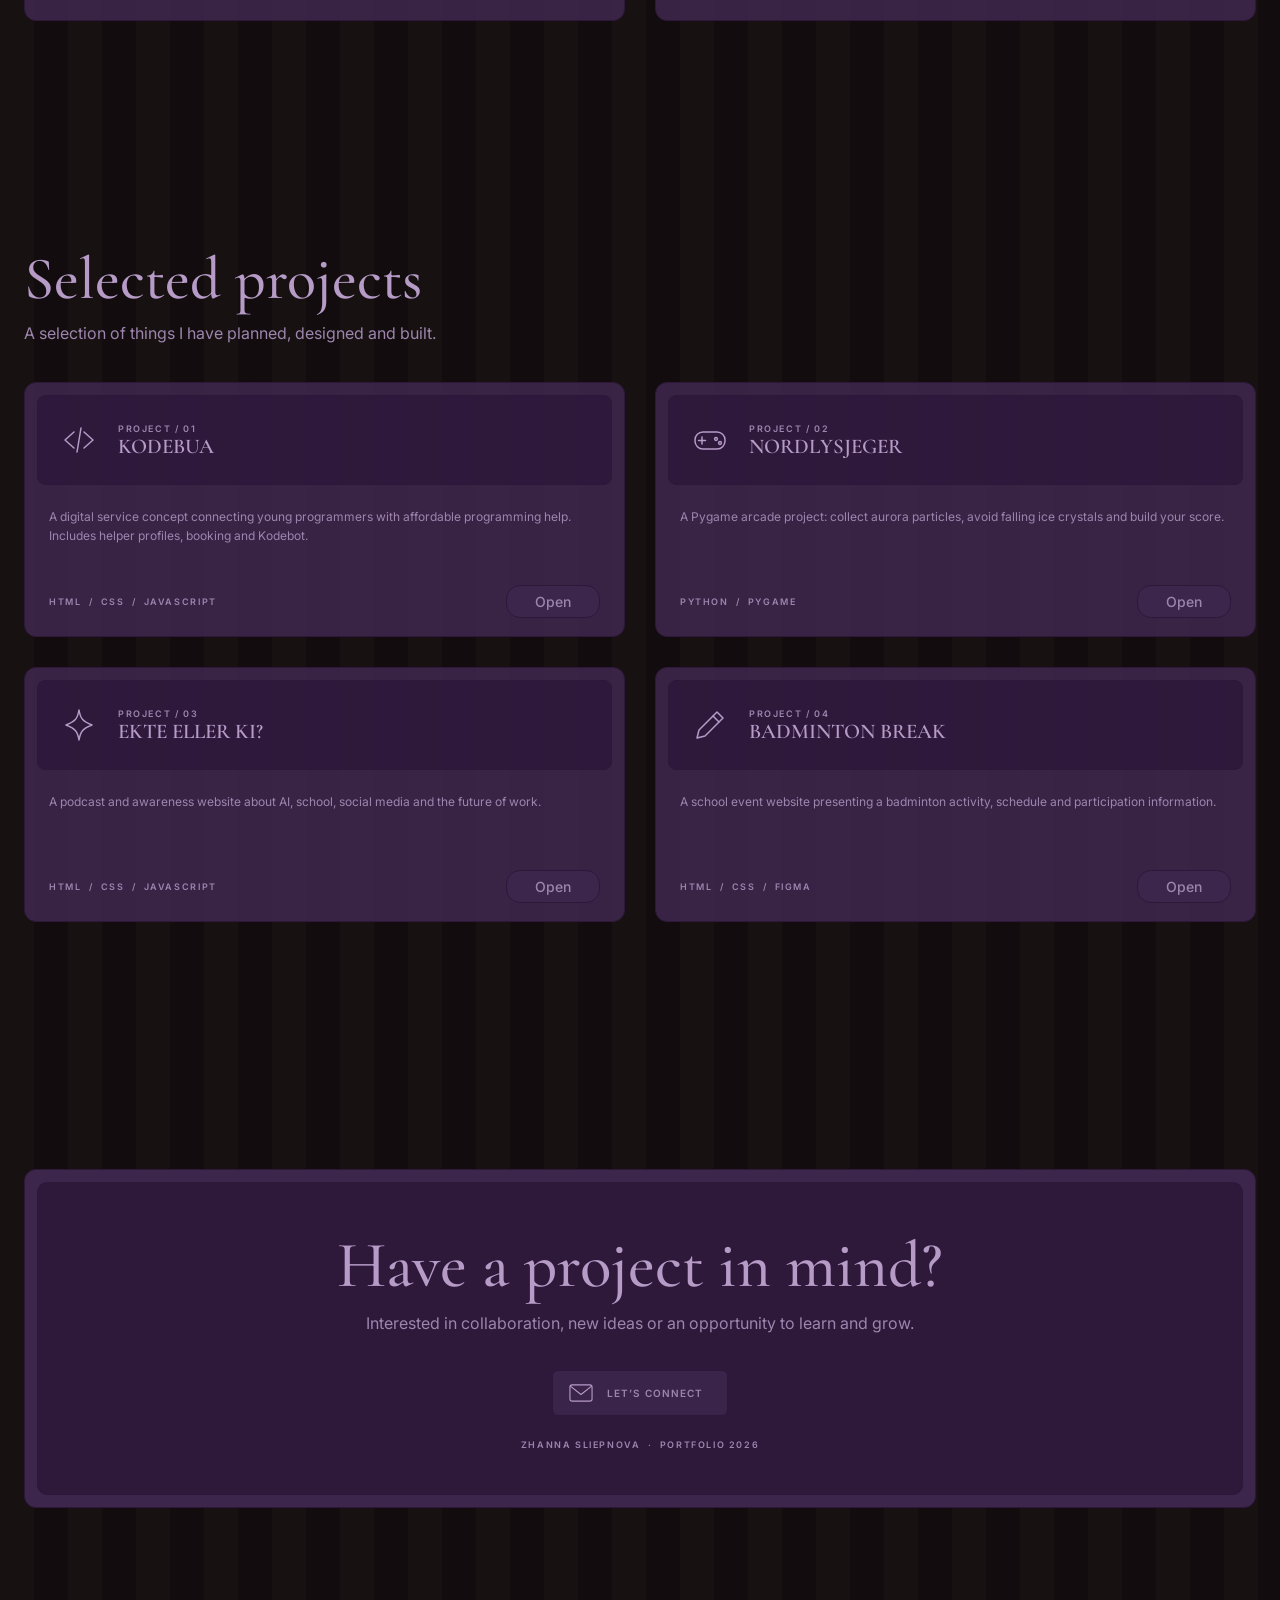
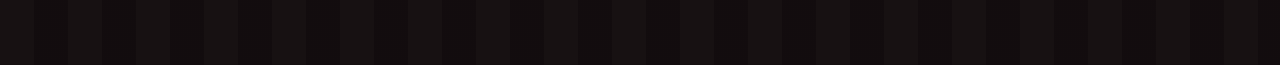
==== commit e7fd8a43: "nettside" ====
--- a/index.html
+++ b/index.html
@@ -1,649 +1,367 @@
 <!doctype html>
 <html lang="en">
   <head>
-    <meta charset="UTF-8" />
-    <meta name="viewport" content="width=device-width, initial-scale=1.0" />
-    <title>Zhanna — Web Developer Portfolio</title>
-
-    <!-- Новое подключение шрифтов (Cormorant Garamond, Manrope, JetBrains Mono) -->
+    <meta charset="utf-8" />
+    <meta
+      name="viewport"
+      content="width=device-width, initial-scale=1, viewport-fit=cover"
+    />
+    <title>Zhanna — Junior Fullstack Developer</title>
     <link rel="preconnect" href="https://fonts.googleapis.com" />
     <link rel="preconnect" href="https://fonts.gstatic.com" crossorigin />
     <link
-      href="https://fonts.googleapis.com/css2?family=Cormorant+Garamond:wght@400;500;600;700&family=JetBrains+Mono:wght@400;500;700&family=Manrope:wght@400;500;600;700;800&display=swap"
+      href="https://fonts.googleapis.com/css2?family=Cormorant+Garamond:wght@500;600&family=Inter:wght@400;500;600&display=swap"
       rel="stylesheet"
     />
-
     <link rel="stylesheet" href="style.css" />
   </head>
   <body>
-    <div class="cursor" id="cursor"></div>
-
-    <header class="header">
-      <div class="logo">zhanna</div>
-      <nav class="nav-center">
-        <a href="#about" data-i18n="nav_about">About me</a>
-        <a href="#skills" data-i18n="nav_skills">Skills</a>
-        <a href="#projects" data-i18n="nav_projects">Projects</a>
-      </nav>
-      <div class="nav-right">
-        <button
-          class="nav-btn"
-          id="openCvBtn"
+    <div class="glow" id="glow"></div>
+
+    <!-- ФОН: слои из Figma. Картинки задаются в CSS (см. комментарий в начале style.css) -->
+    <div class="bg">
+      <div class="bg-base"></div>
+      <div class="bg-ov"></div>
+      <div class="bg-l l1"></div>
+      <div class="bg-l l2"></div>
+      <div class="bg-l l3"></div>
+      <div class="bg-l l4"></div>
+    </div>
+
+    <svg width="0" height="0" style="position: absolute">
+      <defs>
+        <symbol id="i-code" viewBox="0 0 38 38">
+          <path d="M14 11 5 19l9 8M24 11l9 8-9 8M21 7l-4 24" />
+        </symbol>
+        <symbol id="i-game" viewBox="0 0 38 38">
+          <rect x="4" y="11" width="30" height="17" rx="8" />
+          <path d="M11 16v7M7.5 19.5h7" />
+          <circle cx="25" cy="18" r="1.4" />
+          <circle cx="29" cy="22" r="1.4" />
+        </symbol>
+        <symbol id="i-design" viewBox="0 0 38 38">
+          <path d="M6 32 8 24 26 6l6 6L14 30z" />
+          <path d="m22 10 6 6" />
+        </symbol>
+        <symbol id="i-branch" viewBox="0 0 38 38">
+          <circle cx="11" cy="9" r="3.5" />
+          <circle cx="11" cy="29" r="3.5" />
+          <circle cx="27" cy="15" r="3.5" />
+          <path d="M11 12.5v13M27 18.5c0 6-16 3-16 7" />
+        </symbol>
+        <symbol id="i-doc" viewBox="0 0 38 38">
+          <path d="M9 4h14l7 7v23H9z" />
+          <path d="M23 4v7h7M14 18h12M14 24h12M14 30h8" />
+        </symbol>
+        <symbol id="i-spark" viewBox="0 0 38 38">
+          <path
+            d="M19 4c1.5 9 4 11.500 13 15-9 3.500-11.500 6-13 15-1.500-9-4-11.500-13-15 9-3.500 11.500-6 13-15z"
+          />
+        </symbol>
+        <symbol id="i-mail" viewBox="0 0 38 38">
+          <rect x="4" y="8" width="30" height="22" rx="3" />
+          <path d="m5 10 14 11L33 10" />
+        </symbol>
+      </defs>
+    </svg>
+
+    <nav>
+      <div class="wrap in">
+        <div class="logo">ZHANNA<small>JUNIOR FULLSTACK DEVELOPER</small></div>
+        <ul>
+          <li><a href="#about">ABOUT</a></li>
+          <li><a href="#skills">SKILLS</a></li>
+          <li><a href="#projects">PROJECTS</a></li>
+          <li><a href="#contact">CONTACT</a></li>
+        </ul>
+        <button class="lang" id="lang" aria-label="Switch language">
+          <b>EN</b> / NO
+        </button>
+      </div>
+      <!-- МЕСТО: лента В НАЧАЛЕ страницы (над меню) -->
+      <div
+        class="lace"
+        style="position: absolute; left: 0; right: 0; top: -13px; z-index: 1"
+      ></div>
+    </nav>
+
+    <header class="hero">
+      <div class="wrap">
+        <div class="frame rv">
+          <div class="stage" id="stage">
+            <div class="photo">
+              <!-- МЕСТО: главное фото <img src="assets/photo.jpg" alt="Zhanna"> -->
+            </div>
+            <div class="txt">
+              <h1>
+                <span>Junior Fullstack</span
+                ><em><span id="type"></span><span class="caret"></span></em>
+              </h1>
+              <span class="pill lbl">IM1 · HAMAR KATEDRALSKOLE</span>
+              <div class="btns">
+                <a class="btn" href="#projects">EXPLORE PROJECTS ↗</a>
+                <a class="btn o" href="#">VIEW CV ↗</a>
+              </div>
+            </div>
+            <!-- МЕСТО: чёрный кот (слева внизу) -->
+            <div
+              class="deco float"
+              style="
+                left: -4px;
+                bottom: -14px;
+                width: 170px;
+                height: 177px;
+                rotate: 9deg;
+              "
+            >
+              <!-- <img src="assets/cat.png" alt=""> -->
+            </div>
+            <!-- МЕСТО: картинка справа сверху (image 5) -->
+            <div
+              class="deco float"
+              style="
+                right: -40px;
+                top: -40px;
+                width: 300px;
+                height: 300px;
+                animation-delay: -2s;
+              "
+            >
+              <!-- <img src="assets/image5.png" alt=""> -->
+            </div>
+          </div>
+        </div>
+        <div class="lace" style="margin-top: 30px"></div>
+      </div>
+    </header>
+
+    <section id="about">
+      <div class="wrap">
+        <h2 class="rv">A little about me.</h2>
+        <p class="sub rv" style="font: 500 22px var(--serif); color: var(--t)">
+          A curious mind, a creative approach and a passion for building things
+          with code.
+        </p>
+        <div class="card about rv" style="padding: 28px 24px">
+          <div class="pic">
+            <!-- МЕСТО: твоё фото <img src="assets/me.jpg" alt=""> -->
+          </div>
+          <p>
+            I am an IM1 student at Hamar Katedralskole, studying Information
+            Technology and Media Production. I am particularly interested in web
+            development, programming and the way technology can solve everyday
+            problems.
+          </p>
+          <p>
+            I work with HTML, CSS, JavaScript and Python. I enjoy taking an idea
+            from the first sketch to a working digital product. My experience
+            includes developing websites, interactive applications, games and
+            prototypes.
+          </p>
+          <div class="quote">
+            I enjoy turning ideas into digital experiences.
+          </div>
+        </div>
+        <!-- МЕСТО: бантик справа сверху -->
+        <div
+          class="deco float"
           style="
-            margin-right: 10px;
-            border: none;
-            background: transparent;
-            color: var(--muted);
-            cursor: pointer;
+            right: -10px;
+            top: -30px;
+            width: 210px;
+            height: 177px;
+            rotate: 9deg;
+            z-index: 6;
           "
         >
-          CV
-        </button>
-        <a href="#contact" class="nav-btn" data-i18n="nav_contact">Contact</a>
-      </div>
-    </header>
-
-    <!-- ГЛАВНЫЙ ЭКРАН (НОВОЕ ОФОРМЛЕНИЕ) -->
-    <section class="hero" id="home">
-      <div class="hero-overlay"></div>
-
-      <div class="hero-content">
-        <p class="hero-kicker">PORTFOLIO</p>
-
-        <h4 class="hero-name">ZHANNA</h4>
-
-        <p class="hero-sub" data-i18n="hero_sub">IM1 · 4 projects</p>
-
-        <h2 class="hero-title" data-i18n="hero_title">
-          Junior<br />Fullstack<br />Developer
-        </h2>
-
-        <div class="hero-buttons">
-          <a href="#projects" class="btn btn-light" data-i18n="btn_view"
-            >View projects</a
+          <!-- <img src="assets/bow.png" alt=""> -->
+        </div>
+        <!-- МЕСТО: бантик слева внизу -->
+        <div
+          class="deco float"
+          style="
+            left: -30px;
+            bottom: -30px;
+            width: 160px;
+            height: 75px;
+            rotate: 180deg;
+            animation-delay: -3s;
+          "
+        >
+          <!-- <img src="assets/bow2.png" alt=""> -->
+        </div>
+      </div>
+    </section>
+
+    <!-- МЕСТО: лента -->
+    <div class="lace"></div>
+    <section id="skills">
+      <div class="wrap">
+        <h2 class="rv">Tools, skills &amp; technology.</h2>
+        <p class="sub rv">
+          The technologies and tools I use to turn ideas into working digital
+          projects.
+        </p>
+        <div class="g3" id="skillgrid"></div>
+        <!-- МЕСТО: вишни (справа сверху) -->
+        <div
+          class="deco float"
+          style="
+            right: -40px;
+            top: -30px;
+            width: 183px;
+            height: 162px;
+            rotate: 11deg;
+          "
+        >
+          <!-- <img src="assets/cherry.png" alt=""> -->
+        </div>
+      </div>
+    </section>
+
+    <!-- МЕСТО: лента -->
+    <div class="lace"></div>
+    <section>
+      <div class="wrap">
+        <h2 class="rv">Languages</h2>
+        <div style="height: 30px"></div>
+        <div class="g4">
+          <div class="card lang-c rv">
+            <b>RU</b>
+            <div><span>Russian</span><i>Native</i></div>
+          </div>
+          <div class="card lang-c rv" style="--d: 0.1s">
+            <b>UA</b>
+            <div><span>Ukrainian</span><i>Native</i></div>
+          </div>
+          <div class="card lang-c rv" style="--d: 0.2s">
+            <b>NO</b>
+            <div><span>Norwegian</span><i>Intermediate</i></div>
+          </div>
+          <div class="card lang-c rv" style="--d: 0.3s">
+            <b>EN</b>
+            <div><span>English</span><i>Intermediate</i></div>
+          </div>
+        </div>
+      </div>
+    </section>
+
+    <!-- МЕСТО: лента -->
+    <div class="lace"></div>
+    <section>
+      <div class="wrap">
+        <h2 class="rv" style="font-size: 46px">What drives me</h2>
+        <p class="sub rv" style="font-size: 14px">
+          The direction I want to grow in — and the qualities I bring to each
+          project.
+        </p>
+        <div class="g2">
+          <div class="card drive rv">
+            <h3>Building things that matter.</h3>
+            <p>
+              My goal is to grow as a full-stack developer, strengthen my
+              programming skills and build useful digital products. I want to
+              keep learning through real projects, collaboration and practical
+              experience.
+            </p>
+            <hr />
+            <span class="lbl"
+              >WEB DEVELOPMENT &nbsp;·&nbsp; PROGRAMMING &nbsp;·&nbsp;
+              CONTINUOUS LEARNING</span
+            >
+          </div>
+          <div class="card drive rv" style="--d: 0.15s">
+            <h3>Curious by nature.</h3>
+            <p>
+              I enjoy exploring web development, programming, game projects and
+              interface prototyping. I like solving problems, working
+              independently, organising my process and documenting how a project
+              develops.
+            </p>
+            <hr />
+            <span class="lbl"
+              >CURIOSITY &nbsp;·&nbsp; PROBLEM-SOLVING &nbsp;·&nbsp;
+              STRUCTURE</span
+            >
+          </div>
+        </div>
+      </div>
+    </section>
+
+    <!-- МЕСТО: лента -->
+    <div class="lace"></div>
+    <section id="projects">
+      <div class="wrap">
+        <h2 class="rv">Selected projects</h2>
+        <p class="sub rv">
+          A selection of things I have planned, designed and built.
+        </p>
+        <div class="g2" id="projgrid"></div>
+        <!-- МЕСТО: кот справа (проекты) -->
+        <div
+          class="deco float"
+          style="
+            right: -30px;
+            top: 30px;
+            width: 200px;
+            height: 242px;
+            rotate: 18deg;
+          "
+        >
+          <!-- <img src="assets/cat.png" alt=""> -->
+        </div>
+      </div>
+    </section>
+
+    <!-- МЕСТО: лента -->
+    <div class="lace"></div>
+    <section id="contact">
+      <div class="wrap">
+        <div class="card end rv" style="transform: none">
+          <h2>Have a project in mind?</h2>
+          <p class="sub" style="margin-bottom: 0">
+            Interested in collaboration, new ideas or an opportunity to learn
+            and grow.
+          </p>
+          <button class="mail" id="mail">
+            <svg class="ic"><use href="#i-mail" /></svg
+            ><span>LET’S CONNECT</span>
+          </button>
+          <div class="lbl" style="font-size: 9px">
+            ZHANNA SLIEPNOVA &nbsp;·&nbsp; PORTFOLIO 2026
+          </div>
+          <!-- МЕСТО: вишни слева сверху -->
+          <div
+            class="deco float"
+            style="
+              left: -38px;
+              top: -76px;
+              width: 299px;
+              height: 257px;
+              rotate: 11deg;
+            "
           >
-          <a href="#contact" class="btn btn-outline" data-i18n="btn_contact"
-            >Contact</a
+            <!-- <img src="assets/cherry.png" alt=""> -->
+          </div>
+          <!-- МЕСТО: бантик справа внизу -->
+          <div
+            class="deco float"
+            style="
+              right: -20px;
+              bottom: -22px;
+              width: 260px;
+              height: 228px;
+              rotate: 15deg;
+              animation-delay: -1.5s;
+            "
           >
-        </div>
-      </div>
-    </section>
-
-    <!-- ABOUT ME (ФОТО СЛЕВА, ТЕКСТ СПРАВА) -->
-    <section class="about-section" id="about">
-      <div class="container">
-        <div class="about-heading reveal">
-          <span class="section-number" data-i18n="about_num">01 / ABOUT</span>
-          <h2 data-i18n="about_title">A little about <span>me.</span></h2>
-          <p class="about-intro" data-i18n="about_intro">
-            A curious mind, a creative approach and a passion for building
-            things with code.
-          </p>
-        </div>
-
-        <!-- НОВАЯ СЕТКА ДЛЯ ФОТО И ТЕКСТА -->
-        <div class="about-grid reveal">
-          <div class="about-image-wrapper">
-            <img src="about.jpg" alt="Zhanna" />
-          </div>
-          <div class="about-text">
-            <p class="highlight" data-i18n="about_big">
-              I enjoy turning ideas into digital experiences.
-            </p>
-            <p data-i18n="about_1">
-              I am an IM1 student at Hamar Katedralskole, studying Information
-              Technology and Media Production. I am particularly interested in
-              web development, programming and the way technology can solve
-              everyday problems.
-            </p>
-            <p data-i18n="about_2">
-              I work with HTML, CSS, JavaScript and Python. I enjoy taking an
-              idea from the first sketch to a working digital product. My
-              experience includes developing websites, interactive applications,
-              games and prototypes.
-            </p>
-            <p data-i18n="about_3">
-              I also use Figma, GitHub and VS Code in my work. I value clean
-              code, structured documentation and problem-solving. I am always
-              interested in learning new technologies and finding better ways to
-              build things.
-            </p>
-          </div>
-        </div>
-      </div>
-    </section>
-
-    <!-- TOOLS / SKILLS -->
-    <section class="tools-section" id="skills">
-      <div class="container">
-        <div class="tools-heading reveal">
-          <span class="section-number" data-i18n="tools_num"
-            >02 / MY TOOLKIT</span
-          >
-          <h2 data-i18n="tools_title">
-            Tools, skills <span>& technology.</span>
-          </h2>
-          <p data-i18n="tools_desc">
-            The technologies and tools I use to turn ideas into working digital
-            projects.
-          </p>
-        </div>
-
-        <div class="tools-grid reveal">
-          <div class="tool-card">
-            <span class="tool-number">01</span>
-            <h3 data-i18n="t1_title">Web development</h3>
-            <p data-i18n="t1_desc">
-              Building responsive websites and interactive interfaces with a
-              focus on structure, functionality and user experience.
-            </p>
-            <div class="tool-tags">
-              <span>HTML</span><span>CSS</span><span>JavaScript</span>
-            </div>
-          </div>
-
-          <div class="tool-card">
-            <span class="tool-number">02</span>
-            <h3 data-i18n="t2_title">Programming</h3>
-            <p data-i18n="t2_desc">
-              Writing code, working with logic, solving problems and creating
-              interactive applications and games.
-            </p>
-            <div class="tool-tags"><span>Python</span><span>Pygame</span></div>
-          </div>
-
-          <div class="tool-card ai-card">
-            <span class="tool-number">03</span>
-            <span class="ai-label" data-i18n="t3_label"
-              >AI-ASSISTED WORKFLOW</span
-            >
-            <h3 data-i18n="t3_title">Artificial Intelligence</h3>
-            <p data-i18n="t3_desc">
-              Using AI tools as part of the development process — from
-              brainstorming and research to debugging, code explanations and
-              improving project ideas.
-            </p>
-            <div class="tool-tags">
-              <span data-i18n="t3_tag1">AI tools</span>
-              <span data-i18n="t3_tag2">Prompting</span>
-              <span data-i18n="t3_tag3">AI-assisted coding</span>
-              <span data-i18n="t3_tag4">Research</span>
-            </div>
-          </div>
-
-          <div class="tool-card">
-            <span class="tool-number">04</span>
-            <h3 data-i18n="t4_title">Design & prototyping</h3>
-            <p data-i18n="t4_desc">
-              Creating layouts, planning interfaces and turning concepts into
-              visual prototypes before development.
-            </p>
-            <div class="tool-tags">
-              <span>Figma</span><span data-i18n="t4_tag1">UI design</span
-              ><span data-i18n="t4_tag2">Wireframes</span>
-            </div>
-          </div>
-
-          <div class="tool-card">
-            <span class="tool-number">05</span>
-            <h3 data-i18n="t5_title">Development tools</h3>
-            <p data-i18n="t5_desc">
-              Organising projects, managing code and working with development
-              environments.
-            </p>
-            <div class="tool-tags">
-              <span>VS Code</span><span>Git</span><span>GitHub</span
-              ><span>VirtualBox</span>
-            </div>
-          </div>
-
-          <div class="tool-card">
-            <span class="tool-number">06</span>
-            <h3 data-i18n="t6_title">Documentation</h3>
-            <p data-i18n="t6_desc">
-              Writing structured project documentation, keeping track of the
-              development process and explaining technical decisions.
-            </p>
-            <div class="tool-tags">
-              <span>Markdown</span><span data-i18n="t6_tag1">Documentation</span
-              ><span data-i18n="t6_tag2">Testing</span>
-            </div>
-          </div>
-        </div>
-      </div>
-    </section>
-
-    <!-- LANGUAGES -->
-    <section class="languages sec-dark" id="languages">
-      <div class="container">
-        <p class="kick reveal" data-i18n="lang_kick">// LANGUAGES</p>
-        <h2 class="section-title reveal" data-i18n="lang_title">Languages</h2>
-
-        <div class="lang-grid reveal">
-          <div class="lang-card">
-            <div class="lang-info">
-              <h4 data-i18n="l_ru">Russian</h4>
-              <span data-i18n="l_native">native</span>
-            </div>
-            <div class="dots">
-              <u class="on"></u><u class="on"></u><u class="on"></u
-              ><u class="on"></u><u class="on"></u>
-            </div>
-          </div>
-          <div class="lang-card">
-            <div class="lang-info">
-              <h4 data-i18n="l_uk">Ukrainian</h4>
-              <span data-i18n="l_native">native</span>
-            </div>
-            <div class="dots">
-              <u class="on"></u><u class="on"></u><u class="on"></u
-              ><u class="on"></u><u class="on"></u>
-            </div>
-          </div>
-          <div class="lang-card">
-            <div class="lang-info">
-              <h4 data-i18n="l_no">Norwegian</h4>
-              <span data-i18n="l_good">good</span>
-            </div>
-            <div class="dots">
-              <u class="on"></u><u class="on"></u><u class="on"></u
-              ><u class="on"></u><u></u>
-            </div>
-          </div>
-          <div class="lang-card">
-            <div class="lang-info">
-              <h4 data-i18n="l_en">English</h4>
-              <span data-i18n="l_mid">intermediate</span>
-            </div>
-            <div class="dots">
-              <u class="on"></u><u class="on"></u><u class="on"></u><u></u
-              ><u></u>
-            </div>
-          </div>
-        </div>
-      </div>
-    </section>
-
-    <!-- PROJECTS -->
-    <section class="projects sec-dark" id="projects">
-      <div class="container">
-        <div class="section-header">
-          <h2 class="section-title reveal" data-i18n="proj_title">
-            Selected projects
-          </h2>
-          <p
-            class="scroll-hint reveal"
-            data-i18n="scroll_hint"
-            style="font-family: var(--mono); color: var(--muted)"
-          >
-            Scroll sideways →
-          </p>
-        </div>
-
-        <div class="projects-track" id="projectsTrack">
-          <!-- 01 -->
-          <article class="project-card reveal">
-            <div
-              class="project-image"
-              style="background: linear-gradient(135deg, #482a41, #8e7692)"
-            >
-              <span class="project-num">01</span>
-            </div>
-            <div class="project-info">
-              <div class="project-tags">
-                <span>Web Development · Personal Project</span>
-              </div>
-              <h3 class="project-title">Kodebua</h3>
-              <p class="project-desc">
-                Kodebua is a digital platform designed to make programming help
-                more accessible to young developers. The concept connects
-                beginners with people who can help them solve coding problems,
-                understand difficult topics and improve their programming
-                skills.<br /><br />I developed the website using HTML, CSS and
-                JavaScript, created the visual prototype in Figma and
-                implemented interactive features such as a chatbot, helper
-                filtering, service selection and a booking interface.
-              </p>
-              <div class="project-tech">
-                <span>HTML</span><span>CSS</span><span>JavaScript</span
-                ><span>Figma</span><span>GitHub</span>
-              </div>
-            </div>
-            <div class="project-footer">
-              <a
-                href="https://github.com/Kira1ik/Kodebua.git"
-                target="_blank"
-                class="link project-link"
-                >GITHUB ↗</a
-              >
-              <a
-                href="YOUR_WEBSITE_LINK"
-                target="_blank"
-                class="link project-link"
-                >LIVE WEBSITE ↗</a
-              >
-            </div>
-          </article>
-
-          <!-- 02 -->
-          <article class="project-card reveal">
-            <div
-              class="project-image"
-              style="background: linear-gradient(135deg, #101e2b, #286b66)"
-            >
-              <span class="project-num">02</span>
-            </div>
-            <div class="project-info">
-              <div class="project-tags">
-                <span>Game Development · Python</span>
-              </div>
-              <h3 class="project-title">Nordlysjeger</h3>
-              <p class="project-desc">
-                Nordlysjeger is an original arcade-style game inspired by the
-                Northern Lights. The player collects glowing particles while
-                avoiding falling ice crystals. The game includes a scoring
-                system, lives, increasing difficulty and special power-ups.<br /><br />I
-                developed the game in Python using Pygame, working with game
-                mechanics, collision detection, movement, visual effects and
-                interactive elements. The project helped me explore how
-                programming logic can be used to create a complete interactive
-                experience.
-              </p>
-              <div class="project-tech">
-                <span>Python</span><span>Pygame</span><span>Game Logic</span
-                ><span>Animation</span>
-              </div>
-            </div>
-            <div class="project-footer">
-              <a
-                href="YOUR_NORDLYSJeger_GITHUB_LINK"
-                target="_blank"
-                class="link project-link"
-                >GITHUB ↗</a
-              >
-              <a
-                href="YOUR_NORDLYSJeger_WEBSITE_LINK"
-                target="_blank"
-                class="link project-link"
-                >LIVE WEBSITE ↗</a
-              >
-            </div>
-          </article>
-
-          <!-- 03 -->
-          <article class="project-card reveal">
-            <div
-              class="project-image"
-              style="background: linear-gradient(135deg, #faf4ea, #c9a4a0)"
-            >
-              <span class="project-num">03</span>
-            </div>
-            <div class="project-info">
-              <div class="project-tags">
-                <span>Web Development · Podcast</span>
-              </div>
-              <h3 class="project-title">Ekte eller KI?</h3>
-              <p class="project-desc">
-                Ekte eller KI? is a podcast and awareness project exploring
-                artificial intelligence, education and the impact of AI on young
-                people's everyday lives.<br /><br />I designed and developed my
-                own website for the project, including information sections,
-                podcast content, interactive quizzes, fact cards and source
-                references. The visual identity combines a warm editorial style
-                with interactive elements to make complex topics easier and more
-                interesting to explore.
-              </p>
-              <div class="project-tech">
-                <span>HTML</span><span>CSS</span><span>JavaScript</span
-                ><span>Responsive Design</span><span>UI Design</span>
-              </div>
-            </div>
-            <div class="project-footer">
-              <a
-                href="YOUR_EKTE_ELLER_KI_GITHUB_LINK"
-                target="_blank"
-                class="link project-link"
-                >GITHUB ↗</a
-              >
-              <a
-                href="YOUR_EKTE_ELLER_KI_WEBSITE_LINK"
-                target="_blank"
-                class="link project-link"
-                >LIVE WEBSITE ↗</a
-              >
-            </div>
-          </article>
-
-          <!-- 04 -->
-          <article class="project-card reveal">
-            <div
-              class="project-image"
-              style="background: linear-gradient(135deg, #173b30, #a7c86c)"
-            >
-              <span class="project-num">04</span>
-            </div>
-            <div class="project-info">
-              <div class="project-tags">
-                <span>Web Development · Event Website</span>
-              </div>
-              <h3 class="project-title">Badminton Break</h3>
-              <p class="project-desc">
-                Badminton Break is an event website created to present a school
-                badminton event in a clear and engaging way. The website
-                provides essential information about the event, including the
-                schedule, location, participation and activities.<br /><br />I
-                worked on the visual concept in Figma and developed the website
-                using HTML and CSS. The project focused on responsive design,
-                clear navigation and creating a consistent visual identity for a
-                real school event.
-              </p>
-              <div class="project-tech">
-                <span>HTML</span><span>CSS</span><span>Figma</span
-                ><span>Responsive Design</span>
-              </div>
-            </div>
-            <div class="project-footer">
-              <a
-                href="YOUR_BADMINTON_GITHUB_LINK"
-                target="_blank"
-                class="link project-link"
-                >GITHUB ↗</a
-              >
-              <a
-                href="YOUR_BADMINTON_WEBSITE_LINK"
-                target="_blank"
-                class="link project-link"
-                >Live Website ↗</a
-              >
-            </div>
-          </article>
-        </div>
-      </div>
-    </section>
-
-    <!-- CONTACT -->
-    <section class="contact sec-dark" id="contact">
-      <div class="container">
-        <p class="kick reveal" data-i18n="contact_kick">
-          HAVE A PROJECT IN MIND?
-        </p>
-        <h2 class="contact-title reveal" data-i18n="contact_title">
-          LET'S<br />WORK<br />TOGETHER.
-        </h2>
-
-        <div class="contact-grid reveal">
-          <div class="contact-card">
-            <small>EMAIL</small>
-            <a href="mailto:0960876677kla@gmail.com">0960876677kla@gmail.com</a>
-          </div>
-          <div class="contact-card">
-            <small>INSTAGRAM</small>
-            <a href="#">@elizabe_th</a>
-          </div>
-          <div class="contact-card">
-            <small>PHONE</small>
-            <a href="tel:+4792532350">+47 925 32 350</a>
-          </div>
-          <div class="contact-card">
-            <small>LOCATION</small>
-            <span>Hamar, Norway</span>
-          </div>
-        </div>
-
-        <a
-          href="mailto:0960876677kla@gmail.com"
-          class="btn btn-light reveal"
-          data-i18n="btn_contact_me"
-          >Contact me</a
-        >
-      </div>
-    </section>
-
-    <div class="lang-switch">
-      <button class="lang-btn active" data-lang="en">EN</button>
-      <button class="lang-btn" data-lang="no">NO</button>
-    </div>
-
-    <!-- CV MODAL -->
-    <dialog id="cvDialog" class="cv-modal">
-      <div class="cv-header">
-        <div>
-          <p class="kick" style="display: block; margin-bottom: 5px">
-            CURRICULUM VITAE
-          </p>
-          <span
-            style="
-              font-family: var(--mono);
-              color: var(--muted);
-              font-size: 12px;
-            "
-            >2026 / IM1</span
-          >
-        </div>
-        <button id="closeCvBtn" class="nav-btn" style="border: none">✕</button>
-      </div>
-
-      <div class="cv-content">
-        <h1 class="cv-name">ZHANNA</h1>
-        <h2 class="cv-role">IT Student & Web Developer</h2>
-        <p class="cv-contact">HAMAR, NORWAY · PORTFOLIO · GITHUB</p>
-
-        <div class="cv-section">
-          <h3>Profile</h3>
-          <p>
-            An aspiring developer interested in web development, programming and
-            building functional digital products.
-          </p>
-          <p>
-            Motivated IM1 student at Hamar Katedralskole with a strong interest
-            in web development, programming and digital technologies. I have
-            practical experience developing websites, interactive applications
-            and prototypes through individual school projects. I work with HTML,
-            CSS, JavaScript and Python, and use tools such as Figma, GitHub and
-            Visual Studio Code.
-          </p>
-          <p>
-            I enjoy solving technical problems, learning new technologies and
-            turning ideas into functional digital products. I am looking for
-            opportunities to gain practical experience and continue developing
-            my skills in IT.
-          </p>
-        </div>
-
-        <div class="cv-section">
-          <h3>Education</h3>
-          <p>
-            <strong>Hamar Katedralskole</strong><br />Information Technology and
-            Media Production (IM1)<br />Norway · 2026–present
-          </p>
-          <p>
-            <em>Relevant subjects:</em> Programming and web development · IT
-            systems and technology · Media production · Digital design and
-            documentation
-          </p>
-        </div>
-
-        <div class="cv-section">
-          <h3>Selected Projects</h3>
-          <div class="cv-project">
-            <strong>01 · Kodebua — Programming Help Platform</strong>
-            <p>
-              Designed and developed a website concept for a platform offering
-              programming assistance to young developers. Created a Figma
-              prototype and implemented interactive features, including a
-              chatbot, helper filtering and a booking interface.
-            </p>
-            <small>Technologies: HTML, CSS, JavaScript, Figma, GitHub.</small>
-          </div>
-          <div class="cv-project">
-            <strong>02 · Nordlysjeger — Python Game</strong>
-            <p>
-              Developed an original arcade-style game using Python and Pygame.
-              Implemented player movement, collision detection, scoring, lives,
-              increasing difficulty and power-ups.
-            </p>
-            <small>Technologies: Python, Pygame.</small>
-          </div>
-          <div class="cv-project">
-            <strong>03 · Ekte eller KI? — Podcast Website</strong>
-            <p>
-              Designed and developed a website for an educational podcast about
-              artificial intelligence and its impact on young people. Created
-              interactive quizzes, informational sections and a responsive
-              layout.
-            </p>
-            <small>Technologies: HTML, CSS, JavaScript.</small>
-          </div>
-          <div class="cv-project">
-            <strong>04 · Badminton Break — Event Website</strong>
-            <p>
-              Designed and developed a website presenting a school badminton
-              event. Worked on the visual concept, navigation, event information
-              and responsive layout.
-            </p>
-            <small>Technologies: HTML, CSS, Figma.</small>
-          </div>
-        </div>
-
-        <div class="cv-section">
-          <h3>Technical Skills</h3>
-          <p>
-            <strong>Web Development:</strong> HTML5, CSS3, JavaScript,
-            Responsive web design.
-          </p>
-          <p>
-            <strong>Programming:</strong> Python, Pygame, Basic programming
-            logic.
-          </p>
-          <p>
-            <strong>Tools:</strong> Visual Studio Code, Git and GitHub, Figma,
-            VirtualBox.
-          </p>
-          <p>
-            <strong>Other Skills:</strong> UI/UX prototyping, Technical
-            documentation, Problem-solving, Project planning, Testing and
-            debugging.
-          </p>
-        </div>
-
-        <div class="cv-section">
-          <h3>Languages</h3>
-          <p>
-            Russian — Native<br />Ukrainian — Native<br />Norwegian — Good<br />English
-            — Intermediate
-          </p>
-        </div>
-
-        <div class="cv-section">
-          <h3>Personal Strengths</h3>
-          <p>
-            Creative problem-solving · Independent learning · Attention to
-            detail · Structured working process · Interest in technology and
-            programming.
-          </p>
-        </div>
-      </div>
-    </dialog>
+            <!-- <img src="assets/bow.png" alt=""> -->
+          </div>
+        </div>
+      </div>
+    </section>
+    <div class="lace"></div>
+    <div class="toast" id="toast"></div>
 
     <script src="script.js"></script>
   </body>
--- a/style.css
+++ b/style.css
@@ -1,867 +1,702 @@
+/* ===== МЕСТА ПОД КАРТИНКИ (фон и ленты) =====
+   Раскомментируй строки ниже внутри :root (в самом конце этого блока) и впиши свои пути:
+   --bg-base: общий фон на всю страницу (прозрачность .42)
+   --bg-3 и --bg-2: слои фона image 3 и image 2
+   --lace: кружевная лента (повторяется по ширине)
+   ===== */
 :root {
-  --bg: #1b0c10;
-  --panel: #241015;
-  --line: #4a2a2d;
-  --text: #e6dac8;
-  --muted: #b59a8f;
-  --accent: #d1a39a;
-  --btn: #5b1822;
-  --btn-ink: #f0e6d6;
-  --mono: "JetBrains Mono", monospace;
-  --sans: "Manrope", sans-serif;
-  --serif: "Cormorant Garamond", serif;
-}
-
-* {
-  margin: 0;
-  padding: 0;
+  --bg: #10090b;
+  --bg2: #211216;
+  --pur: #3d264c;
+  --pur-a: rgba(61, 38, 76, 0.9);
+  --pur-d: #2d183a;
+  --line: #5b3840;
+  --t: #9d85ad;
+  --t2: #b59bc6;
+  --t3: #6f5a7d;
+  --serif: "Cormorant Garamond", Georgia, serif;
+  --sans: "Inter", system-ui, sans-serif;
+  /* --bg-base:url(assets/bg-desktop.png); --bg-3:url(assets/bg-3.png); --bg-2:url(assets/bg-2.png); --lace:url(assets/lace.png); */
+  color-scheme: dark;
   box-sizing: border-box;
+  padding-top: env(safe-area-inset-top, 0px);
+  padding-bottom: env(safe-area-inset-bottom, 0px);
+}
+*,
+*::before,
+*::after {
+  box-sizing: inherit;
 }
 html {
   scroll-behavior: smooth;
+  scroll-padding-top: 90px;
 }
 body {
+  margin: 0;
   background: var(--bg);
-  color: var(--text);
+  color: var(--t);
   font-family: var(--sans);
+  line-height: 1.6;
   overflow-x: hidden;
-}
-a {
-  text-decoration: none;
-  color: inherit;
-}
-
-/* --- КУРСОР --- */
-.cursor {
-  position: fixed;
+  position: relative;
+}
+.wrap {
+  width: min(1300px, 100% - 48px);
+  margin: 0 auto;
+  position: relative;
+}
+section {
+  padding: 70px 0;
+  position: relative;
+}
+h1,
+h2,
+h3 {
+  font-family: var(--serif);
+  font-weight: 500;
+  margin: 0;
+  color: var(--t2);
+  line-height: 1.05;
+}
+h2 {
+  font-size: clamp(38px, 5vw, 60px);
+}
+.sub {
+  margin: 10px 0 36px;
+  font-size: 16px;
+}
+.lbl {
+  font-size: 10px;
+  letter-spacing: 0.18em;
+  font-weight: 600;
+  text-transform: uppercase;
+}
+/* lace ribbons */
+/* ленты: картинка берётся из --lace */
+.lace {
+  width: 100%;
+  height: 87px;
+  background: var(--lace, none) repeat-x center/auto 100%;
+  mix-blend-mode: multiply;
+  pointer-events: none;
+}
+/* фон как в Figma: база (opacity .42) + тёмный слой rgba(16,9,11,.7) + 4 слоя (opacity .7) */
+.bg {
+  position: absolute;
+  inset: 0;
+  z-index: -1;
+  overflow: hidden;
+  pointer-events: none;
+}
+.bg > * {
+  position: absolute;
+  left: 0;
+  right: 0;
+  background-size: cover;
+  background-position: center;
+}
+.bg-base {
   top: 0;
-  left: 0;
-  width: 10px;
-  height: 10px;
-  background: var(--accent);
-  border-radius: 50%;
-  pointer-events: none;
-  z-index: 9999;
-  transform: translate(-50%, -50%);
-  transition:
-    width 0.2s,
-    height 0.2s,
-    background 0.2s;
-  display: none;
-}
-.cursor.active {
-  display: block;
-}
-.cursor.hover {
-  width: 30px;
-  height: 30px;
-  background: var(--btn-ink);
-  mix-blend-mode: difference;
-}
-body.has-custom-cursor,
-body.has-custom-cursor a,
-body.has-custom-cursor button {
-  cursor: none !important;
-}
-
-.container {
-  width: min(1200px, 100% - 40px);
-  margin-inline: auto;
-}
-
-/* --- ХЕДЕР --- */
-.header {
-  position: fixed;
+  bottom: 0;
+  background-image: var(
+    --bg-base,
+    repeating-linear-gradient(90deg, #4a4a4a 0 34px, #262626 34px 68px)
+  );
+  opacity: 0.42;
+}
+.bg-ov {
   top: 0;
-  left: 0;
-  width: 100%;
-  padding: 20px 40px;
-  display: grid;
-  grid-template-columns: 1fr auto 1fr;
-  align-items: center;
-  z-index: 100;
-  background: rgba(27, 12, 16, 0.8);
-  backdrop-filter: blur(10px);
-  border-bottom: 1px solid var(--line);
-}
-.logo {
-  font-family: var(--mono);
-  font-weight: 700;
-  font-size: 20px;
-  justify-self: start;
-}
-.nav-center {
-  display: flex;
-  gap: 30px;
-  justify-content: center;
-}
-.nav-center a {
-  font-family: var(--sans);
-  font-size: 14px;
-  padding: 8px 16px;
-  border-radius: 20px;
-  transition: 0.2s;
-}
-.nav-center a:hover {
-  background: var(--btn);
-}
-.nav-right {
-  justify-self: end;
+  bottom: 0;
+  background: rgba(16, 9, 11, 0.7);
+}
+.bg-l {
+  opacity: 0.7;
+}
+.bg-l.l1 {
+  top: 0.16%;
+  height: 34.7%;
+  background-image: var(--bg-3, none);
+}
+.bg-l.l2 {
+  top: 34.8%;
+  height: 20.3%;
+  background-image: var(--bg-2, none);
+}
+.bg-l.l3 {
+  top: 55.1%;
+  height: 43%;
+  background-image: var(--bg-3, none);
+}
+.bg-l.l4 {
+  top: 98.1%;
+  height: 7.2%;
+  background-image: var(--bg-2, none);
+}
+/* nav */
+nav {
+  position: sticky;
+  top: env(safe-area-inset-top, 0px);
+  z-index: 50;
+  background: rgba(61, 38, 76, 0.57);
+  backdrop-filter: blur(14px);
+  -webkit-backdrop-filter: blur(14px);
+  border-bottom: 1px solid var(--pur);
+}
+nav .in {
   display: flex;
   align-items: center;
-}
-.nav-btn {
+  gap: 28px;
+  height: 70px;
+}
+.logo {
+  font-family: var(--serif);
+  font-weight: 600;
+  letter-spacing: 0.35em;
+  font-size: 18px;
+  color: var(--t);
+}
+.logo small {
+  display: block;
+  font-family: var(--sans);
+  font-size: 8px;
+  letter-spacing: 0.18em;
+  margin-top: 2px;
+}
+nav ul {
+  display: flex;
+  gap: 44px;
+  list-style: none;
+  margin: 0 0 0 auto;
+  padding: 0;
+}
+nav a {
+  color: var(--t);
+  text-decoration: none;
+  font-size: 10px;
+  letter-spacing: 0.14em;
+  font-weight: 500;
+  transition: 0.25s;
+  position: relative;
+}
+nav a::after {
+  content: "";
+  position: absolute;
+  left: 0;
+  bottom: -6px;
+  height: 1px;
+  width: 0;
+  background: var(--t2);
+  transition: 0.3s;
+}
+nav a:hover,
+nav a.on {
+  color: #fff;
+}
+nav a:hover::after,
+nav a.on::after {
+  width: 100%;
+}
+.lang {
+  background: var(--pur);
+  border: 1px solid var(--pur-d);
+  color: var(--t);
+  border-radius: 14px;
+  padding: 6px 12px;
+  font: 500 10px var(--sans);
+  cursor: pointer;
+  transition: 0.25s;
+}
+.lang:hover {
+  box-shadow: 0 0 18px rgba(157, 133, 173, 0.4);
+}
+.lang b {
+  color: #fff;
+}
+/* cards */
+.card {
+  background: var(--pur-a);
+  border: 1px solid var(--pur-d);
+  border-radius: 12px;
+  position: relative;
+  overflow: hidden;
+  transform: perspective(900px) rotateX(var(--rx, 0)) rotateY(var(--ry, 0));
+  transition:
+    transform 0.2s,
+    box-shadow 0.3s,
+    border-color 0.3s;
+}
+.card::before {
+  content: "";
+  position: absolute;
+  inset: 0;
+  background: radial-gradient(
+    260px circle at var(--mx, 50%) var(--my, 0),
+    rgba(181, 155, 198, 0.18),
+    transparent 70%
+  );
+  opacity: 0;
+  transition: 0.3s;
+  pointer-events: none;
+}
+.card:hover {
+  border-color: #6c4a82;
+  box-shadow: 0 18px 50px rgba(0, 0, 0, 0.5);
+}
+.card:hover::before {
+  opacity: 1;
+}
+/* hero */
+.hero {
+  padding-top: 50px;
+}
+.frame {
+  background: var(--pur);
+  border: 1px solid var(--pur-d);
+  border-radius: 14px;
+  padding: 12px;
+}
+.stage {
+  position: relative;
+  min-height: 560px;
+  border-radius: 10px;
   border: 1px solid var(--line);
-  font-family: var(--sans);
-  font-size: 14px;
-  padding: 8px 16px;
-  border-radius: 20px;
-  transition: 0.2s;
-}
-.nav-btn:hover {
-  background: var(--btn);
-}
-
-/* --- ГЛАВНЫЙ ЭКРАН --- */
-.hero {
-  height: 100vh;
-  min-height: 650px;
+  overflow: hidden;
+  background: var(--bg2);
+  display: grid;
+  align-items: center;
+}
+.photo {
+  position: absolute;
+  inset: 0;
+  opacity: 0.6;
+}
+.photo img {
   width: 100%;
-  position: relative;
+  height: 100%;
+  object-fit: cover;
+  position: relative;
+  z-index: 1;
+}
+.stage .txt {
+  position: relative;
+  margin-left: auto;
+  padding: 40px 48px;
+  text-align: right;
+  max-width: 640px;
+}
+.stage h1 {
+  font-size: clamp(44px, 7vw, 80px);
+  color: var(--t);
+}
+.stage h1 em {
+  display: block;
+  font-style: normal;
+  color: var(--t3);
+}
+.caret {
+  display: inline-block;
+  width: 3px;
+  height: 0.8em;
+  background: var(--t2);
+  margin-left: 4px;
+  vertical-align: -4px;
+  animation: bl 1s steps(2) infinite;
+}
+@keyframes bl {
+  50% {
+    opacity: 0;
+  }
+}
+.pill {
+  display: inline-block;
+  background: rgba(61, 38, 76, 0.57);
+  border: 1px solid var(--pur-d);
+  padding: 6px 12px;
+  border-radius: 14px;
+  font-size: 9px;
+  letter-spacing: 0.12em;
+  font-weight: 500;
+  margin-top: 22px;
+  backdrop-filter: blur(6px);
+}
+.btns {
+  display: flex;
+  gap: 16px;
+  justify-content: flex-end;
+  margin-top: 26px;
+  flex-wrap: wrap;
+}
+.btn {
+  display: inline-block;
+  padding: 14px 30px;
+  border-radius: 15px;
+  font-size: 10px;
+  letter-spacing: 0.1em;
+  font-weight: 600;
+  color: var(--t);
+  text-decoration: none;
+  background: var(--pur);
+  border: 2.5px solid var(--pur-d);
+  transition: 0.3s;
+  position: relative;
+  overflow: hidden;
+}
+.btn.o {
+  background: transparent;
+  border-color: var(--pur);
+}
+.btn:hover {
+  transform: translateY(-3px);
+  box-shadow: 0 10px 30px rgba(157, 133, 173, 0.3);
+  color: #fff;
+}
+/* stickers */
+.cat,
+.deco {
+  position: absolute;
+  pointer-events: none;
+  z-index: 5;
+  filter: drop-shadow(0 6px 10px rgba(0, 0, 0, 0.6));
+}
+.deco img {
+  display: block;
+  width: 100%;
+  height: 100%;
+  object-fit: contain;
+}
+.float {
+  animation: fl 5s ease-in-out infinite;
+}
+@keyframes fl {
+  50% {
+    translate: 0 -10px;
+  }
+}
+/* about */
+.about {
+  display: grid;
+  grid-template-columns: 237px 1fr 1fr;
+  gap: 34px;
+  padding: 28px 20px;
+  align-items: start;
+  font-size: 16px;
+}
+.about .pic {
+  height: 254px;
+  border-radius: 17px;
+  overflow: hidden;
+  background: var(--bg2);
+}
+.about .pic img {
+  width: 100%;
+  height: 100%;
+  object-fit: cover;
+}
+.about .quote {
+  grid-column: 2/4;
+  border-top: 1px solid var(--pur-d);
+  padding-top: 16px;
+  font: 500 24px var(--serif);
+}
+.about p {
+  margin: 0;
+}
+/* grids */
+.g3 {
+  display: grid;
+  grid-template-columns: repeat(3, 1fr);
+  gap: 30px;
+}
+.g4 {
+  display: grid;
+  grid-template-columns: repeat(4, 1fr);
+  gap: 30px;
+}
+.g2 {
+  display: grid;
+  grid-template-columns: repeat(2, 1fr);
+  gap: 30px;
+}
+.skill {
+  padding: 16px 22px 22px;
+  min-height: 205px;
+  font-size: 12px;
+}
+.skill .h {
   display: flex;
   align-items: center;
-  justify-content: flex-end;
-  background-image: url("hero.jpg");
-  background-position: 15% center;
-  background-size: cover;
-  background-color: #111;
-}
-.hero-overlay {
-  position: absolute;
-  top: 0;
-  left: 0;
-  width: 100%;
-  height: 100%;
-  background: linear-gradient(
-    90deg,
-    rgba(27, 12, 16, 0) 0%,
-    rgba(27, 12, 16, 0.4) 40%,
-    rgba(27, 12, 16, 0.95) 65%,
-    rgba(27, 12, 16, 1) 100%
-  );
-}
-.hero-content {
-  position: relative;
-  z-index: 2;
-  padding-right: 8%;
-  max-width: 800px;
-  text-align: right;
+  gap: 14px;
+  margin-bottom: 14px;
+  font-weight: 600;
+  letter-spacing: 0.1em;
+}
+.ic {
+  width: 38px;
+  height: 38px;
+  stroke: var(--t2);
+  fill: none;
+  stroke-width: 1.5;
+  stroke-linecap: round;
+  stroke-linejoin: round;
+  transition: 0.4s;
+}
+.card:hover .ic {
+  transform: rotate(-8deg) scale(1.15);
+  stroke: #fff;
+}
+.chips {
   display: flex;
-  flex-direction: column;
-  align-items: flex-end;
-}
-.hero-kicker {
-  font-family: var(--mono);
-  color: var(--accent);
-  letter-spacing: 2px;
+  gap: 8px;
+  flex-wrap: wrap;
+  margin-top: 18px;
+}
+.chip {
+  background: var(--pur);
+  border: 1px solid var(--pur-d);
+  border-radius: 14px;
+  padding: 5px 14px;
+  font-size: 9px;
+  font-weight: 500;
+  transition: 0.25s;
+}
+.chip:hover {
+  background: var(--t3);
+  color: #fff;
+  transform: translateY(-2px);
+}
+.lang-c {
+  display: flex;
+  align-items: center;
+  gap: 16px;
+  padding: 18px;
+}
+.lang-c b {
+  font: 600 22px var(--serif);
+  color: var(--t);
+}
+.lang-c span {
+  display: block;
+  font-weight: 600;
+  font-size: 13px;
+}
+.lang-c i {
+  font-style: normal;
+  font-size: 10px;
+}
+.drive {
+  padding: 36px 28px;
+  min-height: 250px;
+}
+.drive h3 {
+  font-size: 27px;
+  margin-bottom: 14px;
+}
+.drive p {
+  font-size: 13px;
+  margin: 0 0 26px;
+}
+.drive hr {
+  border: 0;
+  border-top: 1px solid var(--pur-d);
+  margin: 0 0 16px;
+}
+.drive .lbl {
+  font-size: 8px;
+}
+.proj {
+  padding: 12px 12px 18px;
+}
+.proj .top {
+  display: flex;
+  align-items: center;
+  gap: 20px;
+  background: rgba(45, 24, 58, 0.9);
+  border: 1px solid var(--pur-d);
+  border-radius: 8px;
+  height: 90px;
+  padding: 0 22px;
+}
+.proj h3 {
+  font-size: 21px;
+  font-weight: 600;
+}
+.proj p {
   font-size: 12px;
-  margin-bottom: 15px;
-  font-weight: 700;
-}
-
-.hero-sub {
-  font-family: var(--mono);
-  font-size: 14px;
-  color: var(--accent);
-  margin-bottom: 20px;
-}
-
-/* --- КНОПКИ --- */
-.btn {
-  padding: 14px 28px;
-  border-radius: 30px;
-  font-family: var(--sans);
-  font-weight: 700;
-  font-size: 14px;
-  transition: 0.2s;
-  display: inline-block;
-  text-align: center;
-}
-.btn:hover {
-  transform: translateY(-2px);
-}
-.btn-light {
-  background: var(--text);
-  color: var(--bg);
-}
-.btn-outline {
-  background: transparent;
-  color: var(--text);
-  border: 1px solid var(--text);
-}
-
-/* --- ABOUT ME --- */
-.about-section {
-  padding: 130px 0 100px;
-  background: var(--bg);
-  border-top: 1px solid var(--line);
-}
-.about-heading {
-  margin-bottom: 65px;
-}
-.section-number,
-.about-eyebrow,
-.card-label {
-  font-family: "JetBrains Mono", monospace;
-  font-size: 11px;
-  letter-spacing: 2px;
-  color: #d1a39a;
-}
-.about-heading h2 {
-  font-family: "Manrope", sans-serif;
-  font-size: clamp(3rem, 6vw, 5rem);
-  font-weight: 700;
-  letter-spacing: -3px;
-  margin: 20px 0 10px;
-  color: var(--text);
-}
-.about-heading h2 span,
-.about-main h3 span {
-  color: #d1a39a;
-}
-.about-intro {
-  color: #a99a98;
-  font-size: 16px;
-  max-width: 450px;
-  line-height: 1.7;
-}
-
-/* --- TOOLS / SKILLS --- */
-.tools-section {
-  padding: 120px 0;
-  background: var(--panel);
-  border-top: 1px solid var(--line);
-  border-bottom: 1px solid var(--line);
-  max-width: 1150px;
-  margin: 0 auto;
-}
-.tools-heading {
-  margin-bottom: 55px;
-  text-align: center;
-  display: flex;
-  flex-direction: column;
-  align-items: center;
-}
-.tools-heading h2 {
-  font-size: clamp(2.8rem, 6vw, 5rem);
-  line-height: 1.1;
-  letter-spacing: -3px;
-  margin: 20px 0;
-  color: var(--text);
-}
-.tools-heading h2 span {
-  color: #d1a39a;
-}
-.tools-heading > p {
-  max-width: 460px;
-  color: #a99a98;
-  line-height: 1.8;
-}
-.tools-grid {
-  display: grid;
-  grid-template-columns: repeat(2, minmax(0, 1fr));
-  gap: 20px;
-  max-width: 1000px;
-  margin: 0 auto;
-}
-.tool-card {
-  position: relative;
-  padding: 30px;
-  min-height: 245px;
-  background: #241015 !important;
-  border: 1px solid rgba(209, 163, 154, 0.2);
-  border-radius: 18px;
-  transition: 0.3s ease;
-  background-image: none !important;
-}
-.tool-card:hover,
-.ai-card:hover {
-  transform: translateY(-5px);
-  background: #2b151c !important;
-  border-color: rgba(209, 163, 154, 0.55);
-}
-.tool-number {
-  color: #d1a39a;
-  font-family: "JetBrains Mono", monospace;
-  font-size: 12px;
-}
-.tool-card h3 {
-  font-size: 23px;
-  margin: 28px 0 12px;
-  color: var(--text);
-}
-.tool-card > p {
-  color: #a99a98;
-  font-size: 13px;
-  line-height: 1.8;
-  max-width: 430px;
-}
-.tool-tags {
-  display: flex;
-  flex-wrap: wrap;
-  gap: 8px;
-  margin-top: 22px;
-}
-.tool-tags span {
-  padding: 7px 11px;
-  border-radius: 30px;
-  background: rgba(209, 163, 154, 0.09);
-  border: 1px solid rgba(209, 163, 154, 0.16);
-  color: #d8c7c1;
-  font-size: 11px;
-}
-.ai-card {
-  background: #241015 !important;
-  background-image: none !important;
-}
-.ai-label {
-  display: inline-block;
-  margin-left: 12px;
-  color: #d1a39a;
-  font-family: "JetBrains Mono", monospace;
-  font-size: 9px;
-  letter-spacing: 1px;
-}
-
-/* --- ОБЩИЕ СЕКЦИИ --- */
-.section-title {
-  font-family: var(--mono);
-  font-size: 40px;
-  font-weight: 700;
-}
-.kick {
-  font-family: var(--mono);
-  color: var(--accent);
-  font-size: 12px;
-  margin-bottom: 10px;
-  letter-spacing: 1px;
-}
-.sec-dark {
-  padding: 100px 0;
-  background: var(--bg);
-  border-top: 1px solid var(--line);
-}
-.section-header {
-  display: flex;
-  justify-content: space-between;
-  align-items: flex-end;
-  margin-bottom: 40px;
-}
-
-/* ПРОЕКТЫ */
-.projects-track {
-  display: flex;
-  gap: 30px;
-  overflow-x: auto;
-  scroll-snap-type: x mandatory;
-  padding-bottom: 20px;
-  scrollbar-width: none;
-  -ms-overflow-style: none;
-}
-.projects-track::-webkit-scrollbar {
-  display: none;
-}
-.project-card {
-  flex: 0 0 500px;
-  scroll-snap-align: start;
-  background: var(--panel);
-  border: 1px solid var(--line);
-  border-radius: 16px;
-  display: flex;
-  flex-direction: column;
-  overflow: hidden;
-  transition:
-    transform 0.35s ease,
-    border-color 0.35s ease;
-}
-.project-card:hover {
-  transform: translateY(-7px);
-  border-color: var(--accent);
-}
-.project-image {
-  height: 280px;
-  background-size: cover;
-  background-position: center;
-  position: relative;
-  padding: 20px;
-}
-.project-num {
-  font-family: var(--mono);
-  font-size: 16px;
-  color: var(--bg);
-  background: var(--accent);
-  padding: 4px 12px;
-  border-radius: 20px;
-  font-weight: 700;
-}
-.project-info {
-  padding: 30px;
-  flex-grow: 1;
-}
-.project-tags span {
-  font-family: var(--mono);
-  font-size: 11px;
-  text-transform: uppercase;
-  color: var(--accent);
-  letter-spacing: 1px;
-}
-.project-title {
-  font-family: "Manrope", sans-serif;
-  font-size: 38px;
-  font-weight: 600;
-  margin: 10px 0;
-  color: var(--text);
-}
-.project-desc {
-  font-size: 15px;
-  line-height: 1.8;
-  color: var(--muted);
-  margin-bottom: 24px;
-}
-.project-tech {
-  display: flex;
-  flex-wrap: wrap;
-  gap: 8px;
-}
-.project-tech span {
-  font-family: var(--mono);
-  font-size: 11px;
-  padding: 6px 12px;
-  border: 1px solid var(--line);
-  border-radius: 20px;
-  color: var(--muted);
-}
-
-.project-footer {
-  display: flex;
-  gap: 12px;
-  align-items: center;
-  padding: 18px 22px;
-  border-top: 1px solid var(--line);
-}
-.project-link {
-  display: inline-flex;
-  justify-content: center;
-  align-items: center;
-  padding: 10px 17px;
-  border: 1px solid rgba(209, 163, 154, 0.35);
-  border-radius: 30px;
-  color: #e6dac8;
-  font-size: 10px;
-  letter-spacing: 1px;
-  text-decoration: none;
-  transition: 0.25s ease;
-  font-family: var(--mono);
-  font-weight: 700;
-}
-.project-link:hover {
-  background: #d1a39a;
-  color: #1b0c10;
-  border-color: #d1a39a;
-}
-
-/* ЯЗЫКИ */
-.lang-grid {
-  display: grid;
-  grid-template-columns: 1fr 1fr;
-  gap: 20px;
-  margin-top: 40px;
-}
-.lang-card {
-  background: var(--panel);
-  border: 1px solid var(--line);
-  border-radius: 12px;
-  padding: 24px;
+  margin: 22px 12px;
+  min-height: 56px;
+}
+.proj .foot {
   display: flex;
   justify-content: space-between;
   align-items: center;
-}
-.lang-info h4 {
-  font-size: 20px;
-  margin-bottom: 4px;
-  color: var(--text);
-}
-.lang-info span {
-  font-family: var(--mono);
-  color: var(--muted);
-  font-size: 12px;
-}
-.dots {
-  display: flex;
-  gap: 6px;
-}
-.dots u {
-  width: 12px;
-  height: 12px;
-  border-radius: 50%;
-  background: var(--line);
-}
-.dots u.on {
-  background: var(--accent);
-}
-
-/* КОНТАКТЫ */
-.contact-title {
-  font-family: var(--serif);
-  font-size: clamp(50px, 8vw, 120px);
-  line-height: 1;
-  margin-bottom: 40px;
-  color: var(--text);
-}
-.contact-grid {
-  display: grid;
-  grid-template-columns: repeat(4, 1fr);
-  gap: 20px;
-  margin-bottom: 40px;
-}
-.contact-card {
-  background: var(--panel);
-  border: 1px solid var(--line);
-  border-radius: 16px;
-  padding: 30px;
-}
-.contact-card small {
-  font-family: var(--mono);
-  font-size: 11px;
-  color: var(--muted);
-  display: block;
-  margin-bottom: 12px;
-  letter-spacing: 1px;
-}
-.contact-card a,
-.contact-card span {
-  font-family: var(--sans);
-  font-weight: 700;
-  font-size: 16px;
-  word-break: break-all;
-}
-
-/* ПЕРЕКЛЮЧАТЕЛЬ ЯЗЫКОВ */
-.lang-switch {
+  padding: 0 12px;
+}
+.open {
+  background: var(--pur);
+  border: 1px solid var(--pur-d);
+  color: var(--t);
+  border-radius: 14px;
+  padding: 7px 28px;
+  font: 500 14px var(--sans);
+  cursor: pointer;
+  transition: 0.3s;
+}
+.open:hover {
+  background: var(--t3);
+  color: #fff;
+  transform: translateX(4px);
+}
+/* contact */
+.end {
+  text-align: center;
+  padding: 50px 20px 40px;
+  margin-top: 20px;
+}
+.end h2 {
+  font-size: clamp(38px, 6vw, 65px);
+}
+.end::after {
+  content: "";
+  position: absolute;
+  inset: 12px;
+  border-radius: 10px;
+  background: rgba(45, 24, 58, 0.9);
+  border: 1px solid var(--pur-d);
+  z-index: 0;
+  pointer-events: none;
+}
+.end > :not(.deco) {
+  position: relative;
+  z-index: 1;
+}
+.end {
+  background: var(--pur);
+  padding: 62px 40px 54px;
+}
+.mail {
+  display: inline-flex;
+  align-items: center;
+  gap: 12px;
+  margin: 34px 0 22px;
+  background: var(--pur-a);
+  border: 1px solid var(--pur-d);
+  color: var(--t);
+  border-radius: 6px;
+  padding: 8px 24px 8px 14px;
+  font: 600 10px var(--sans);
+  letter-spacing: 0.1em;
+  cursor: pointer;
+  transition: 0.3s;
+}
+.mail:hover {
+  box-shadow: 0 0 30px rgba(181, 155, 198, 0.4);
+  transform: scale(1.04);
+}
+.mail .ic {
+  width: 28px;
+  height: 28px;
+}
+.toast {
   position: fixed;
-  bottom: 20px;
-  right: 20px;
-  display: flex;
-  flex-direction: column;
-  background: var(--panel);
-  border-radius: 20px;
-  overflow: hidden;
-  z-index: 100;
-  border: 1px solid var(--line);
-  box-shadow: 0 4px 12px rgba(0, 0, 0, 0.5);
-}
-.lang-btn {
-  background: transparent;
-  border: none;
-  color: var(--muted);
-  padding: 10px 16px;
-  font-family: var(--mono);
-  font-weight: 700;
-  font-size: 12px;
-  cursor: pointer;
-  transition: 0.2s;
-}
-.lang-btn.active {
-  background: var(--accent);
-  color: var(--bg);
-}
-
-/* АНИМАЦИЯ */
-.reveal {
+  left: 50%;
+  bottom: calc(30px + env(safe-area-inset-bottom, 0px));
+  translate: -50% 20px;
+  background: var(--pur);
+  border: 1px solid var(--t3);
+  padding: 10px 22px;
+  border-radius: 30px;
+  font-size: 13px;
+  opacity: 0;
+  transition: 0.4s;
+  z-index: 99;
+  pointer-events: none;
+}
+.toast.show {
+  opacity: 1;
+  translate: -50% 0;
+}
+/* reveal + effects */
+.rv {
   opacity: 0;
   transform: translateY(40px);
   transition:
-    opacity 0.8s ease-out,
-    transform 0.8s ease-out;
-}
-.reveal.active {
+    opacity 0.9s,
+    transform 0.9s cubic-bezier(0.2, 0.7, 0.2, 1);
+  transition-delay: var(--d, 0s);
+}
+.rv.in {
   opacity: 1;
-  transform: translateY(0);
-}
-.project-card.reveal:nth-child(1) {
-  transition-delay: 0.1s;
-}
-.project-card.reveal:nth-child(2) {
-  transition-delay: 0.2s;
-}
-.project-card.reveal:nth-child(3) {
-  transition-delay: 0.3s;
-}
-.project-card.reveal:nth-child(4) {
-  transition-delay: 0.4s;
-}
-
-/* CV MODAL */
-.cv-modal {
-  background: var(--bg);
-  color: var(--text);
-  border: 1px solid var(--line);
-  border-radius: 16px;
-  padding: 0;
-  width: min(900px, 95vw);
-  max-height: 90vh;
-  margin: auto;
-  box-shadow: 0 20px 50px rgba(0, 0, 0, 0.8);
-}
-.cv-modal::backdrop {
-  background: rgba(0, 0, 0, 0.8);
-  backdrop-filter: blur(5px);
-}
-.cv-header {
-  position: sticky;
-  top: 0;
-  display: flex;
-  justify-content: space-between;
-  align-items: center;
-  padding: 20px 30px;
-  background: var(--panel);
-  border-bottom: 1px solid var(--line);
-  z-index: 10;
-}
-.cv-content {
-  padding: 40px 50px;
-  overflow-y: auto;
-}
-.cv-name {
-  font-family: var(--sans);
-  font-size: 60px;
-  font-weight: 800;
-  letter-spacing: -2px;
-  line-height: 1;
-  margin-bottom: 10px;
-}
-.cv-role {
-  font-family: var(--serif);
-  font-size: 24px;
-  color: var(--accent);
-  margin-bottom: 20px;
-}
-.cv-contact {
-  font-family: var(--mono);
-  font-size: 12px;
-  color: var(--muted);
-  margin-bottom: 40px;
-  letter-spacing: 1px;
-}
-.cv-section {
-  margin-bottom: 35px;
-}
-.cv-section h3 {
-  font-family: var(--mono);
-  font-size: 14px;
-  color: var(--accent);
-  letter-spacing: 2px;
-  margin-bottom: 15px;
-  padding-bottom: 10px;
-  border-bottom: 1px solid var(--line);
-}
-.cv-section p {
-  font-size: 15px;
-  line-height: 1.7;
-  color: var(--text);
-  margin-bottom: 10px;
-}
-.cv-project {
-  margin-bottom: 20px;
-}
-.cv-project strong {
-  display: block;
-  font-size: 16px;
-  color: var(--text);
-  margin-bottom: 5px;
-}
-.cv-project small {
-  font-family: var(--mono);
-  font-size: 11px;
-  color: var(--muted);
-}
-
-/* =========================================
-   HERO TYPOGRAPHY (ОБНОВЛЕНО: ИМЯ МЕНЬШЕ, РОЛЬ БОЛЬШЕ)
-   ========================================= */
-
-/* Маленькое, аккуратное имя */
-.hero-name {
-  font-family: "Manrope", sans-serif !important;
-  font-weight: 700;
-  font-size: clamp(28px, 3.5vw, 42px) !important; /* Уменьшили */
-  letter-spacing: -1px;
-  line-height: 1;
-  margin-bottom: 10px;
-  color: var(--muted); /* Сделали чуть тусклее, чтобы не отвлекало */
-  text-transform: uppercase;
-}
-
-/* Большой, выразительный заголовок */
-.hero-title {
-  font-family: "Cormorant Garamond", serif !important;
-  font-weight: 500;
-  font-size: clamp(65px, 9vw, 120px); /* Увеличили */
-  line-height: 0.85;
-  letter-spacing: -2px;
-  color: var(--text);
-  margin-bottom: 30px;
-}
-
-.hero-buttons {
-  margin-top: 45px !important;
-}
-
-/* ABOUT LAYOUT */
-.about-grid {
-  display: grid;
-  grid-template-columns: minmax(280px, 0.85fr) minmax(0, 1.15fr);
-  align-items: center;
-  gap: 65px;
-}
-
-.about-image-wrapper {
-  width: 100%;
-  height: 520px;
-  overflow: hidden;
-  border-radius: 4px;
-  border: 1px solid var(--line);
-}
-
-.about-image-wrapper img {
-  width: 100%;
-  height: 100%;
-  object-fit: cover;
-  object-position: center 20%;
-  display: block;
-}
-
-.about-text {
-  display: flex;
-  flex-direction: column;
-  justify-content: center;
-}
-
-.about-text .highlight {
-  font-family: "Cormorant Garamond", serif;
-  font-size: clamp(30px, 3.5vw, 44px);
-  line-height: 1.1;
-  font-weight: 500;
-  margin-bottom: 25px;
-  color: var(--text);
-}
-
-.about-text p {
-  line-height: 1.8;
-  color: var(--muted);
-  font-size: 16px;
-  margin-bottom: 15px;
-}
-
-@media (max-width: 768px) {
-  .about-grid {
+  transform: none;
+}
+.glow {
+  position: fixed;
+  width: 380px;
+  height: 380px;
+  border-radius: 50%;
+  pointer-events: none;
+  z-index: 1;
+  background: radial-gradient(
+    circle,
+    rgba(181, 155, 198, 0.14),
+    transparent 65%
+  );
+  translate: -50% -50%;
+  transition: opacity 0.4s;
+}
+.spark {
+  position: fixed;
+  pointer-events: none;
+  z-index: 98;
+  font-size: 18px;
+  animation: sp 1s ease-out forwards;
+}
+@keyframes sp {
+  to {
+    transform: translate(var(--dx), var(--dy)) rotate(var(--r));
+    opacity: 0;
+  }
+}
+@media (max-width: 900px) {
+  nav ul {
+    display: none;
+  }
+  nav .lang {
+    margin-left: auto;
+  }
+  .g3,
+  .g4,
+  .g2,
+  .about {
     grid-template-columns: 1fr;
-    gap: 30px;
-  }
-  .about-image-wrapper {
-    height: 380px;
-  }
-}
-
-/* --- АДАПТИВ --- */
-@media (max-width: 1024px) {
-  .header {
-    grid-template-columns: 1fr;
-    justify-content: center;
-    padding: 15px 20px;
-  }
-  .logo {
-    justify-self: center;
-    margin-bottom: 10px;
-  }
-  .nav-center {
-    display: flex;
-    justify-content: center;
-    margin-bottom: 10px;
-  }
-  .nav-right {
-    justify-self: center;
-  }
-
-  .hero {
-    justify-content: center;
-    background-position: center;
-    text-align: center;
-  }
-  .hero-overlay {
-    background: rgba(27, 12, 16, 0.85);
-  }
-  .hero-content {
-    padding: 0 20px;
-    text-align: center;
-    align-items: center;
-  }
-
-  .tools-grid {
-    grid-template-columns: 1fr;
-  }
-  .contact-grid {
-    grid-template-columns: repeat(2, 1fr);
-  }
-
-  .cv-content {
-    padding: 30px;
-  }
-}
-
-@media (max-width: 768px) {
-  .nav-center {
-    display: none;
-  }
-  .header {
-    grid-template-columns: 1fr auto;
-    padding: 15px 20px;
-  }
-  .logo {
-    justify-self: start;
-    margin-bottom: 0;
-  }
-  .nav-right {
-    justify-self: end;
-  }
-
-  .hero-buttons {
-    margin-top: 30px;
-    flex-wrap: wrap;
-    justify-content: center;
-  }
-
-  .about-section {
-    padding: 85px 0 65px;
-  }
-  .about-heading {
-    margin-bottom: 40px;
-  }
-
-  .tools-section {
-    padding: 80px 0;
-  }
-  .tool-card {
-    min-height: auto;
-  }
-
-  .project-card {
-    flex: 0 0 85vw;
-  }
-  .lang-grid {
-    grid-template-columns: 1fr;
-  }
-  .contact-grid {
-    grid-template-columns: 1fr;
-  }
-}
+  }
+  .about .quote {
+    grid-column: auto;
+  }
+  .about .pic {
+    width: 100%;
+    max-width: 237px;
+  }
+  .stage .txt {
+    padding: 30px 22px;
+    margin: 0;
+  }
+  .stage {
+    min-height: 480px;
+  }
+  .btns {
+    justify-content: flex-end;
+  }
+  .g4 {
+    grid-template-columns: 1fr 1fr;
+  }
+}
+@media (prefers-reduced-motion: reduce) {
+  * {
+    animation: none !important;
+    transition: none !important;
+  }
+  .rv {
+    opacity: 1;
+    transform: none;
+  }
+}
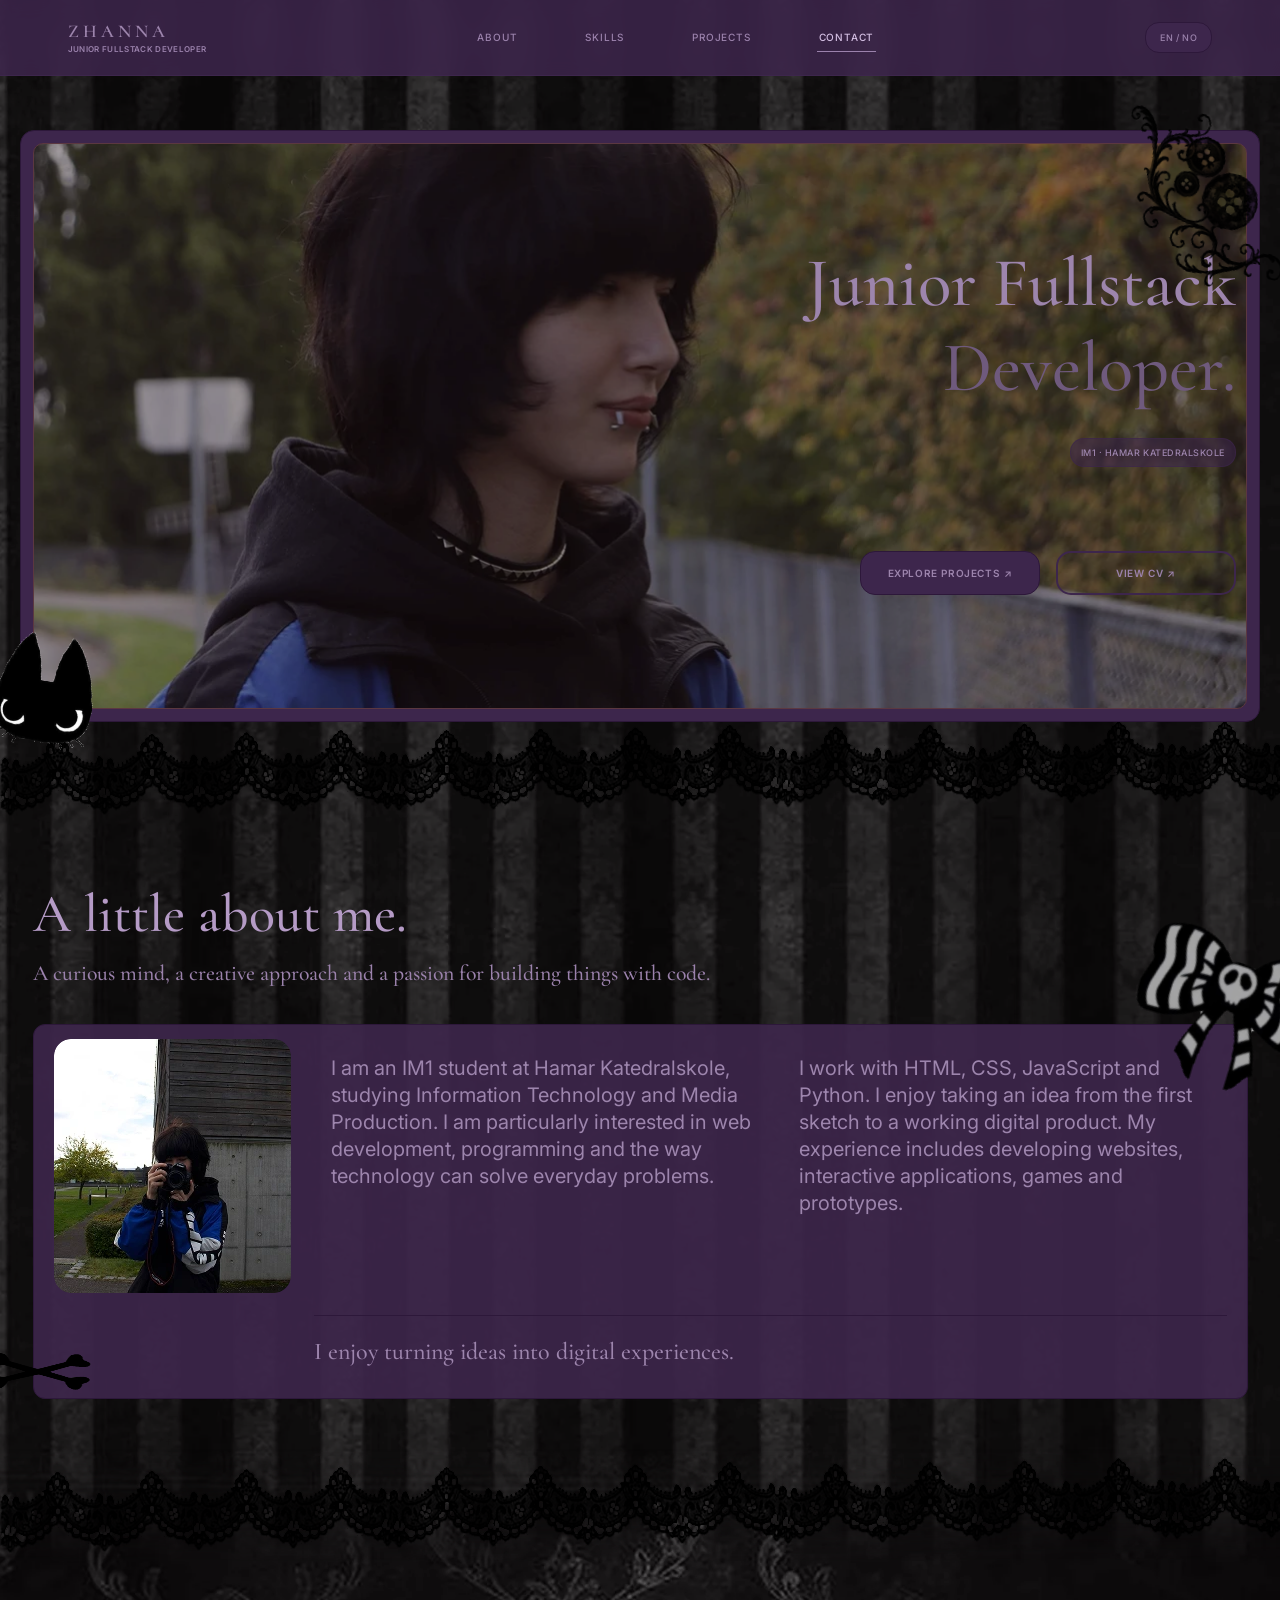
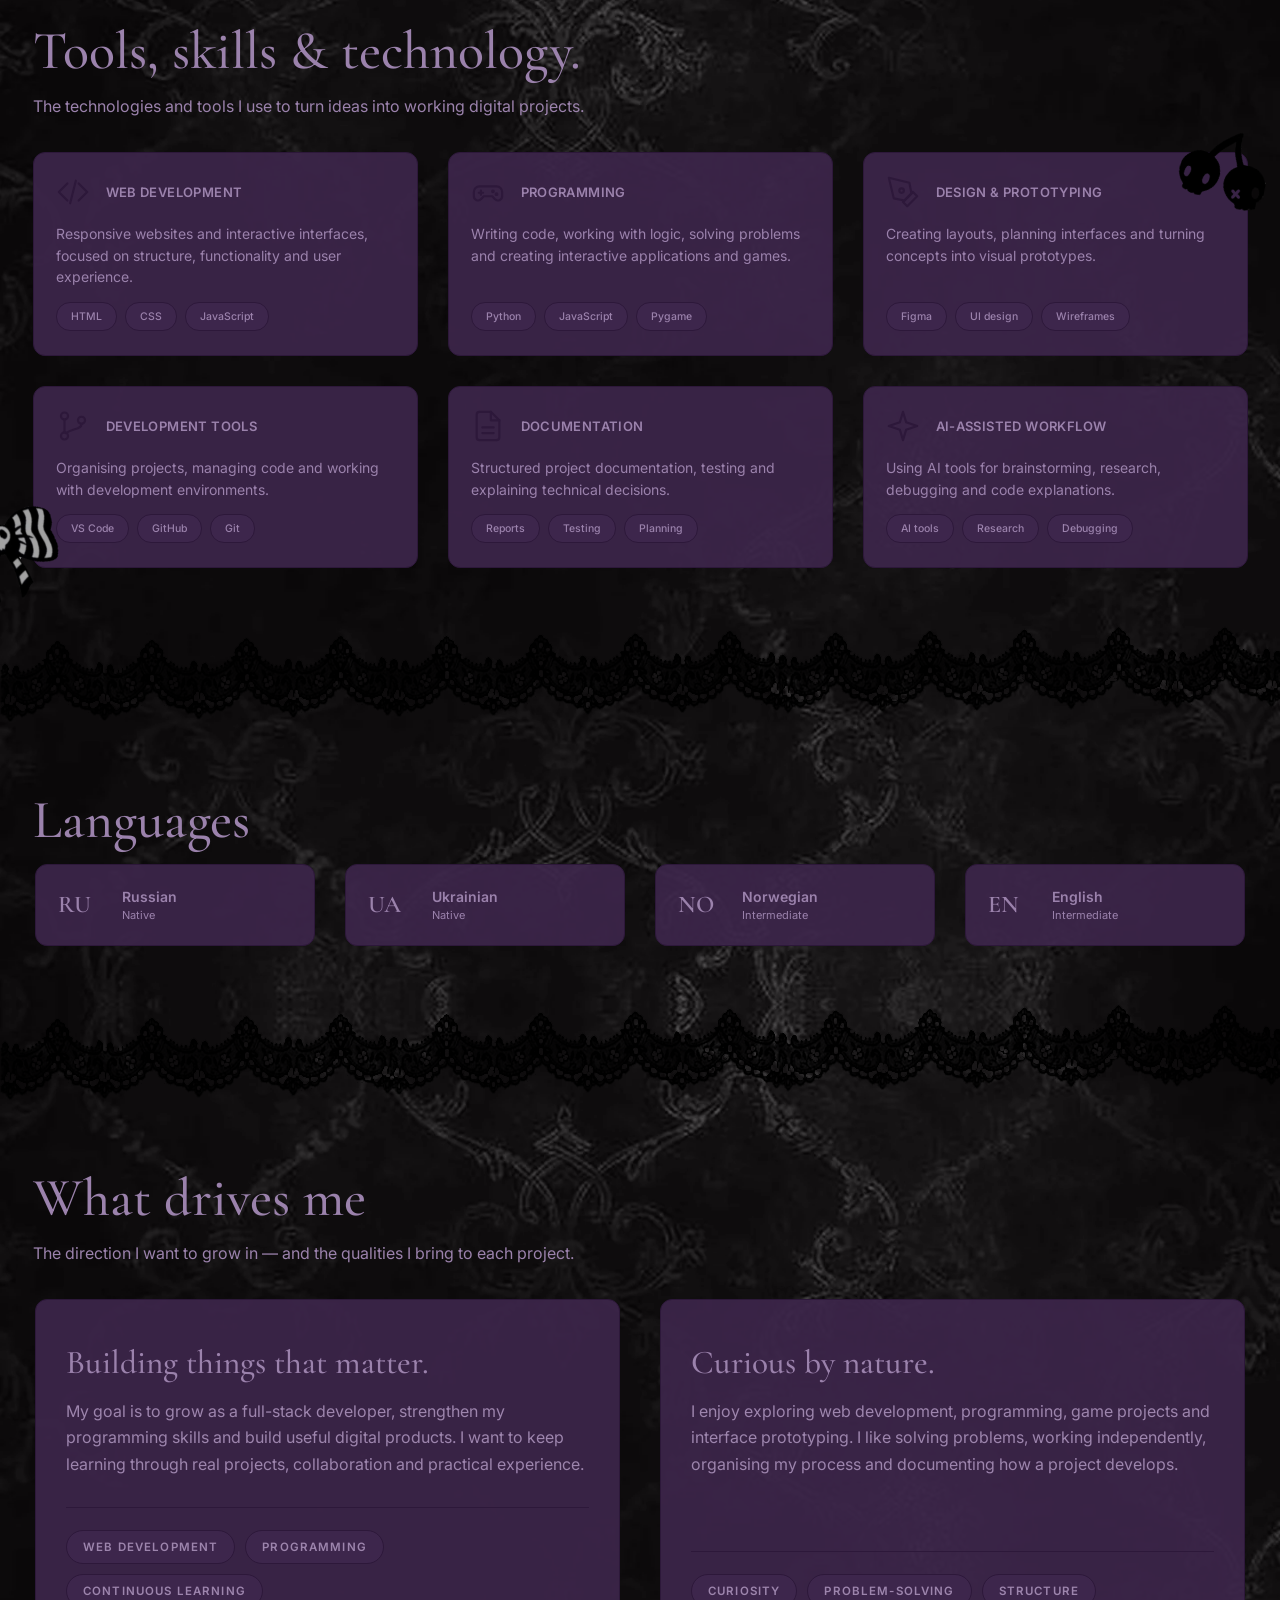
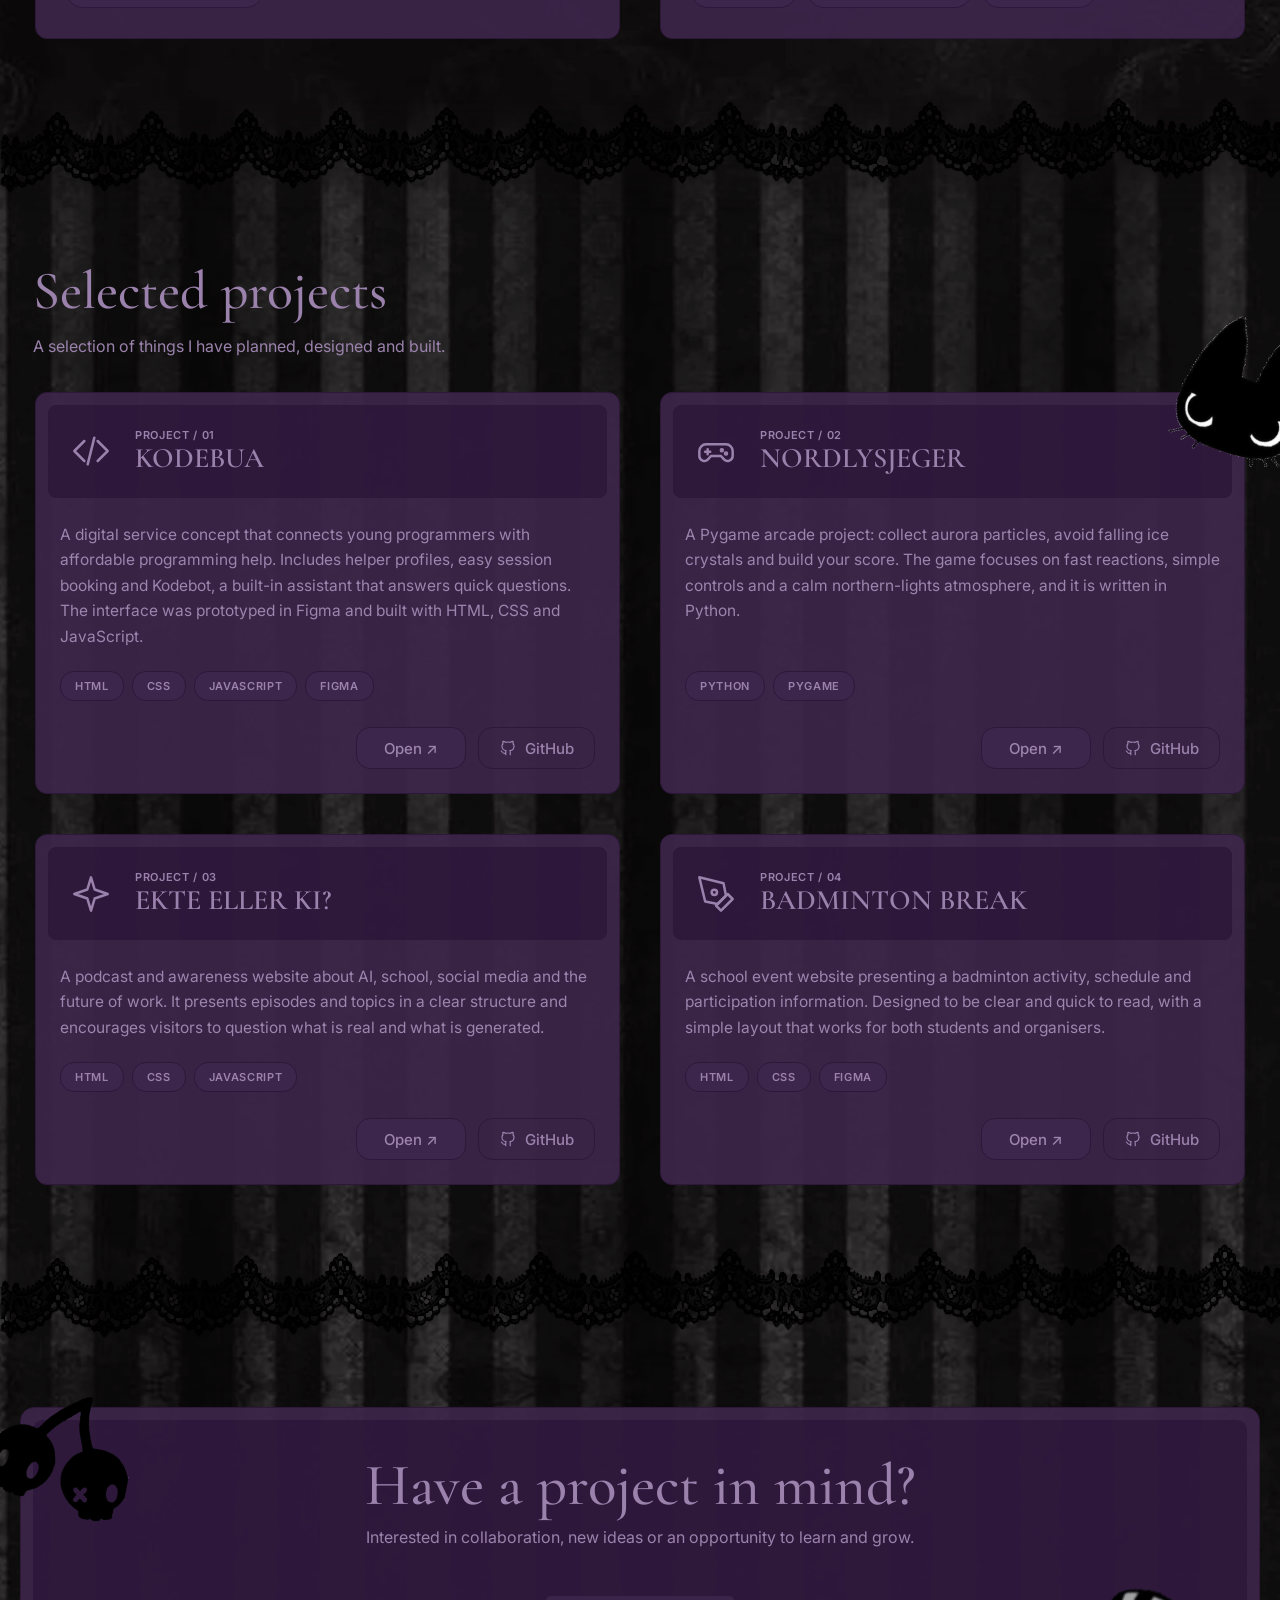
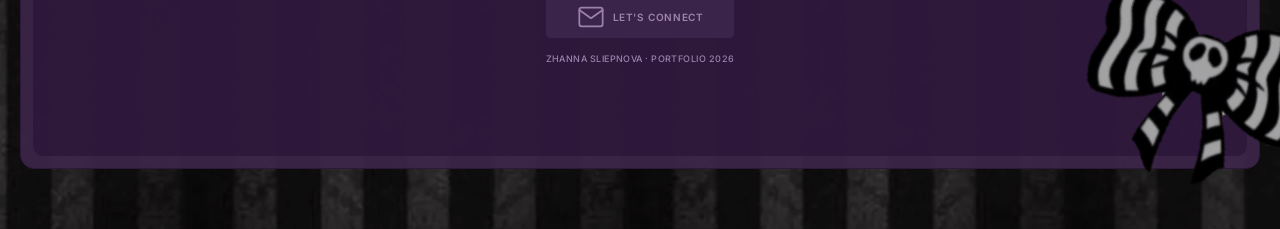
==== commit f7e268db: "nettside" ====
--- a/index.html
+++ b/index.html
@@ -2,367 +2,433 @@
 <html lang="en">
   <head>
     <meta charset="utf-8" />
-    <meta
-      name="viewport"
-      content="width=device-width, initial-scale=1, viewport-fit=cover"
-    />
+    <meta name="viewport" content="width=device-width, initial-scale=1" />
     <title>Zhanna — Junior Fullstack Developer</title>
-    <link rel="preconnect" href="https://fonts.googleapis.com" />
-    <link rel="preconnect" href="https://fonts.gstatic.com" crossorigin />
     <link
-      href="https://fonts.googleapis.com/css2?family=Cormorant+Garamond:wght@500;600&family=Inter:wght@400;500;600&display=swap"
       rel="stylesheet"
+      href="https://fonts.googleapis.com/css2?family=Cormorant:wght@500;600&family=Cormorant+Garamond:wght@500;600&family=Inter:wght@400;500;600&display=swap"
     />
     <link rel="stylesheet" href="style.css" />
   </head>
-  <body>
-    <div class="glow" id="glow"></div>
-
-    <!-- ФОН: слои из Figma. Картинки задаются в CSS (см. комментарий в начале style.css) -->
-    <div class="bg">
-      <div class="bg-base"></div>
-      <div class="bg-ov"></div>
-      <div class="bg-l l1"></div>
-      <div class="bg-l l2"></div>
-      <div class="bg-l l3"></div>
-      <div class="bg-l l4"></div>
-    </div>
-
+  <body id="top">
     <svg width="0" height="0" style="position: absolute">
-      <defs>
-        <symbol id="i-code" viewBox="0 0 38 38">
-          <path d="M14 11 5 19l9 8M24 11l9 8-9 8M21 7l-4 24" />
-        </symbol>
-        <symbol id="i-game" viewBox="0 0 38 38">
-          <rect x="4" y="11" width="30" height="17" rx="8" />
-          <path d="M11 16v7M7.5 19.5h7" />
-          <circle cx="25" cy="18" r="1.4" />
-          <circle cx="29" cy="22" r="1.4" />
-        </symbol>
-        <symbol id="i-design" viewBox="0 0 38 38">
-          <path d="M6 32 8 24 26 6l6 6L14 30z" />
-          <path d="m22 10 6 6" />
-        </symbol>
-        <symbol id="i-branch" viewBox="0 0 38 38">
-          <circle cx="11" cy="9" r="3.5" />
-          <circle cx="11" cy="29" r="3.5" />
-          <circle cx="27" cy="15" r="3.5" />
-          <path d="M11 12.5v13M27 18.5c0 6-16 3-16 7" />
-        </symbol>
-        <symbol id="i-doc" viewBox="0 0 38 38">
-          <path d="M9 4h14l7 7v23H9z" />
-          <path d="M23 4v7h7M14 18h12M14 24h12M14 30h8" />
-        </symbol>
-        <symbol id="i-spark" viewBox="0 0 38 38">
-          <path
-            d="M19 4c1.5 9 4 11.500 13 15-9 3.500-11.500 6-13 15-1.500-9-4-11.500-13-15 9-3.500 11.500-6 13-15z"
-          />
-        </symbol>
-        <symbol id="i-mail" viewBox="0 0 38 38">
-          <rect x="4" y="8" width="30" height="22" rx="3" />
-          <path d="m5 10 14 11L33 10" />
-        </symbol>
-      </defs>
+      <symbol id="i-code" viewBox="0 0 24 24">
+        <polyline points="8 6 2 12 8 18" />
+        <polyline points="16 6 22 12 16 18" />
+        <line x1="14" y1="4" x2="10" y2="20" />
+      </symbol>
+      <symbol id="i-game" viewBox="0 0 24 24">
+        <path
+          d="M6 8h12a4 4 0 0 1 4 4v3a3 3 0 0 1-5.2 2L15 15H9l-1.8 2A3 3 0 0 1 2 15v-3a4 4 0 0 1 4-4z"
+        />
+        <path d="M7 11v3M5.5 12.5h3" />
+        <circle cx="15.5" cy="11.5" r=".6" />
+        <circle cx="18" cy="13.5" r=".6" />
+      </symbol>
+      <symbol id="i-design" viewBox="0 0 24 24">
+        <path d="M12 19l7-7 3 3-7 7-3-3z" />
+        <path d="M18 13l-1.5-7.5L2 2l3.5 14.5L13 18l5-5z" />
+        <circle cx="11" cy="11" r="1.6" />
+      </symbol>
+      <symbol id="i-branch" viewBox="0 0 24 24">
+        <circle cx="6" cy="5" r="2.5" />
+        <circle cx="6" cy="19" r="2.5" />
+        <circle cx="18" cy="8" r="2.5" />
+        <path d="M6 7.5v9M18 10.5c0 4-6 3-11 6.5" />
+      </symbol>
+      <symbol id="i-doc" viewBox="0 0 24 24">
+        <path d="M14 2H6a2 2 0 0 0-2 2v16a2 2 0 0 0 2 2h12a2 2 0 0 0 2-2V8z" />
+        <polyline points="14 2 14 8 20 8" />
+        <line x1="8" y1="13" x2="16" y2="13" />
+        <line x1="8" y1="17" x2="16" y2="17" />
+      </symbol>
+      <symbol id="i-sparkle" viewBox="0 0 24 24">
+        <path d="M12 2l2.2 7.3L22 12l-7.8 2.7L12 22l-2.2-7.3L2 12l7.8-2.7z" />
+      </symbol>
+      <symbol id="i-mail" viewBox="0 0 24 24">
+        <rect x="2" y="4" width="20" height="16" rx="2" />
+        <polyline points="22 6 12 13 2 6" />
+      </symbol>
+      <symbol id="i-gh" viewBox="0 0 24 24">
+        <path
+          d="M9 19c-4.3 1.4-4.3-2.5-6-3m12 5v-3.5c0-1 .1-1.4-.5-2 2.8-.3 5.5-1.4 5.5-6a4.6 4.6 0 0 0-1.3-3.2 4.2 4.2 0 0 0-.1-3.2s-1.1-.3-3.5 1.3a12 12 0 0 0-6.2 0C6.5 2.8 5.4 3.1 5.4 3.1a4.2 4.2 0 0 0-.1 3.2A4.6 4.6 0 0 0 4 9.5c0 4.6 2.7 5.7 5.5 6-.6.6-.6 1.2-.5 2V21"
+        />
+      </symbol>
     </svg>
-
-    <nav>
-      <div class="wrap in">
-        <div class="logo">ZHANNA<small>JUNIOR FULLSTACK DEVELOPER</small></div>
-        <ul>
-          <li><a href="#about">ABOUT</a></li>
-          <li><a href="#skills">SKILLS</a></li>
-          <li><a href="#projects">PROJECTS</a></li>
-          <li><a href="#contact">CONTACT</a></li>
-        </ul>
-        <button class="lang" id="lang" aria-label="Switch language">
-          <b>EN</b> / NO
-        </button>
-      </div>
-      <!-- МЕСТО: лента В НАЧАЛЕ страницы (над меню) -->
-      <div
-        class="lace"
-        style="position: absolute; left: 0; right: 0; top: -13px; z-index: 1"
-      ></div>
-    </nav>
-
-    <header class="hero">
-      <div class="wrap">
-        <div class="frame rv">
-          <div class="stage" id="stage">
-            <div class="photo">
-              <!-- МЕСТО: главное фото <img src="assets/photo.jpg" alt="Zhanna"> -->
-            </div>
-            <div class="txt">
-              <h1>
-                <span>Junior Fullstack</span
-                ><em><span id="type"></span><span class="caret"></span></em>
-              </h1>
-              <span class="pill lbl">IM1 · HAMAR KATEDRALSKOLE</span>
-              <div class="btns">
-                <a class="btn" href="#projects">EXPLORE PROJECTS ↗</a>
-                <a class="btn o" href="#">VIEW CV ↗</a>
-              </div>
-            </div>
-            <!-- МЕСТО: чёрный кот (слева внизу) -->
-            <div
-              class="deco float"
-              style="
-                left: -4px;
-                bottom: -14px;
-                width: 170px;
-                height: 177px;
-                rotate: 9deg;
-              "
-            >
-              <!-- <img src="assets/cat.png" alt=""> -->
-            </div>
-            <!-- МЕСТО: картинка справа сверху (image 5) -->
-            <div
-              class="deco float"
-              style="
-                right: -40px;
-                top: -40px;
-                width: 300px;
-                height: 300px;
-                animation-delay: -2s;
-              "
-            >
-              <!-- <img src="assets/image5.png" alt=""> -->
-            </div>
-          </div>
+    <header>
+      <div class="hd">
+        <a class="brand" href="#top"
+          ><b>Z H A N N A</b><small>JUNIOR FULLSTACK DEVELOPER</small></a
+        >
+        <nav id="nav">
+          <a href="#about">ABOUT</a><a href="#skills">SKILLS</a
+          ><a href="#projects">PROJECTS</a><a href="#contact">CONTACT</a>
+        </nav>
+        <div class="right">
+          <span class="pill">EN / NO</span
+          ><button id="bt" aria-label="Menu" aria-expanded="false">
+            <i></i><i></i><i></i>
+          </button>
         </div>
-        <div class="lace" style="margin-top: 30px"></div>
       </div>
     </header>
-
-    <section id="about">
-      <div class="wrap">
-        <h2 class="rv">A little about me.</h2>
-        <p class="sub rv" style="font: 500 22px var(--serif); color: var(--t)">
-          A curious mind, a creative approach and a passion for building things
-          with code.
-        </p>
-        <div class="card about rv" style="padding: 28px 24px">
-          <div class="pic">
-            <!-- МЕСТО: твоё фото <img src="assets/me.jpg" alt=""> -->
-          </div>
-          <p>
-            I am an IM1 student at Hamar Katedralskole, studying Information
-            Technology and Media Production. I am particularly interested in web
-            development, programming and the way technology can solve everyday
-            problems.
+    <main>
+      <section class="hero">
+        <div class="hc">
+          <div class="hin">
+            <h1>
+              <span class="a1">Junior Fullstack</span
+              ><span class="a2">Developer.</span>
+            </h1>
+            <span class="chip">IM1 · HAMAR KATEDRALSKOLE</span>
+            <div class="btns">
+              <a class="btn" href="#projects">EXPLORE PROJECTS ↗</a
+              ><a class="btn ghost" href="#">VIEW CV ↗</a>
+            </div>
+          </div>
+          <img class="d swirl" src="images/swirl.png" alt="" /><img
+            class="d cat1"
+            src="images/cat.png"
+            alt=""
+          />
+        </div>
+      </section>
+      <img class="lace" src="images/lace.webp" alt="" />
+      <section id="about">
+        <div class="wrap">
+          <h2 class="g">A little about me.</h2>
+          <p class="sub g">
+            A curious mind, a creative approach and a passion for building
+            things with code.
           </p>
-          <p>
-            I work with HTML, CSS, JavaScript and Python. I enjoy taking an idea
-            from the first sketch to a working digital product. My experience
-            includes developing websites, interactive applications, games and
-            prototypes.
+          <div class="card ab">
+            <img class="d bow1" src="images/bow.png" alt="" /><img
+              class="d cross"
+              src="images/crossbones.png"
+              alt=""
+            />
+            <img class="ph0" src="images/about.webp" alt="Zhanna" />
+            <p>
+              I am an IM1 student at Hamar Katedralskole, studying Information
+              Technology and Media Production. I am particularly interested in
+              web development, programming and the way technology can solve
+              everyday problems.
+            </p>
+            <p>
+              I work with HTML, CSS, JavaScript and Python. I enjoy taking an
+              idea from the first sketch to a working digital product. My
+              experience includes developing websites, interactive applications,
+              games and prototypes.
+            </p>
+            <q class="g">I enjoy turning ideas into digital experiences.</q>
+          </div>
+        </div>
+      </section>
+      <div class="dam">
+        <img class="lace" src="images/lace.webp" alt="" />
+        <section id="skills">
+          <div class="wrap">
+            <h2 class="g">Tools, skills &amp; technology.</h2>
+            <p class="sub in">
+              The technologies and tools I use to turn ideas into working
+              digital projects.
+            </p>
+            <div class="grid3">
+              <img class="d cherry1" src="images/cherry.png" alt="" />
+              <article class="card sk">
+                <div class="sh">
+                  <svg class="ic"><use href="#i-code" /></svg>
+                  <h3>WEB DEVELOPMENT</h3>
+                </div>
+                <p>
+                  Responsive websites and interactive interfaces, focused on
+                  structure, functionality and user experience.
+                </p>
+                <div class="chips">
+                  <span>HTML</span><span>CSS</span><span>JavaScript</span>
+                </div>
+              </article>
+              <article class="card sk">
+                <div class="sh">
+                  <svg class="ic"><use href="#i-game" /></svg>
+                  <h3>PROGRAMMING</h3>
+                </div>
+                <p>
+                  Writing code, working with logic, solving problems and
+                  creating interactive applications and games.
+                </p>
+                <div class="chips">
+                  <span>Python</span><span>JavaScript</span><span>Pygame</span>
+                </div>
+              </article>
+              <article class="card sk">
+                <div class="sh">
+                  <svg class="ic"><use href="#i-design" /></svg>
+                  <h3>DESIGN &amp; PROTOTYPING</h3>
+                </div>
+                <p>
+                  Creating layouts, planning interfaces and turning concepts
+                  into visual prototypes.
+                </p>
+                <div class="chips">
+                  <span>Figma</span><span>UI design</span
+                  ><span>Wireframes</span>
+                </div>
+              </article>
+              <article class="card sk">
+                <img class="d bow3" src="images/bow.png" alt="" />
+                <div class="sh">
+                  <svg class="ic"><use href="#i-branch" /></svg>
+                  <h3>DEVELOPMENT TOOLS</h3>
+                </div>
+                <p>
+                  Organising projects, managing code and working with
+                  development environments.
+                </p>
+                <div class="chips">
+                  <span>VS Code</span><span>GitHub</span><span>Git</span>
+                </div>
+              </article>
+              <article class="card sk">
+                <div class="sh">
+                  <svg class="ic"><use href="#i-doc" /></svg>
+                  <h3>DOCUMENTATION</h3>
+                </div>
+                <p>
+                  Structured project documentation, testing and explaining
+                  technical decisions.
+                </p>
+                <div class="chips">
+                  <span>Reports</span><span>Testing</span><span>Planning</span>
+                </div>
+              </article>
+              <article class="card sk">
+                <div class="sh">
+                  <svg class="ic"><use href="#i-sparkle" /></svg>
+                  <h3>AI-ASSISTED WORKFLOW</h3>
+                </div>
+                <p>
+                  Using AI tools for brainstorming, research, debugging and code
+                  explanations.
+                </p>
+                <div class="chips">
+                  <span>AI tools</span><span>Research</span
+                  ><span>Debugging</span>
+                </div>
+              </article>
+            </div>
+          </div>
+        </section>
+        <img class="lace" src="images/lace.webp" alt="" />
+        <section id="languages">
+          <div class="wrap">
+            <h2 class="g">Languages</h2>
+            <div class="grid4">
+              <div class="card lg">
+                <b class="g">RU</b>
+                <div>
+                  <h3>Russian</h3>
+                  <p>Native</p>
+                </div>
+              </div>
+              <div class="card lg">
+                <b class="g">UA</b>
+                <div>
+                  <h3>Ukrainian</h3>
+                  <p>Native</p>
+                </div>
+              </div>
+              <div class="card lg">
+                <b class="g">NO</b>
+                <div>
+                  <h3>Norwegian</h3>
+                  <p>Intermediate</p>
+                </div>
+              </div>
+              <div class="card lg">
+                <b class="g">EN</b>
+                <div>
+                  <h3>English</h3>
+                  <p>Intermediate</p>
+                </div>
+              </div>
+            </div>
+          </div>
+        </section>
+        <img class="lace" src="images/lace.webp" alt="" />
+        <section id="drives">
+          <div class="wrap">
+            <h2 class="g">What drives me</h2>
+            <p class="sub in">
+              The direction I want to grow in — and the qualities I bring to
+              each project.
+            </p>
+            <div class="grid2 dvg">
+              <article class="card dv">
+                <h3 class="g">Building things that matter.</h3>
+                <p>
+                  My goal is to grow as a full-stack developer, strengthen my
+                  programming skills and build useful digital products. I want
+                  to keep learning through real projects, collaboration and
+                  practical experience.
+                </p>
+                <div class="tags">
+                  <span>Web development</span><span>Programming</span
+                  ><span>Continuous learning</span>
+                </div>
+              </article>
+              <article class="card dv">
+                <h3 class="g">Curious by nature.</h3>
+                <p>
+                  I enjoy exploring web development, programming, game projects
+                  and interface prototyping. I like solving problems, working
+                  independently, organising my process and documenting how a
+                  project develops.
+                </p>
+                <div class="tags">
+                  <span>Curiosity</span><span>Problem-solving</span
+                  ><span>Structure</span>
+                </div>
+              </article>
+            </div>
+          </div>
+        </section>
+        <img class="lace" src="images/lace.webp" alt="" />
+      </div>
+      <section id="projects">
+        <div class="wrap">
+          <h2 class="g">Selected projects</h2>
+          <p class="sub in">
+            A selection of things I have planned, designed and built.
           </p>
-          <div class="quote">
-            I enjoy turning ideas into digital experiences.
+          <div class="grid2">
+            <article class="card pj">
+              <div class="ph">
+                <svg class="ic big"><use href="#i-code" /></svg>
+                <div>
+                  <small>PROJECT / 01</small>
+                  <h3 class="g">KODEBUA</h3>
+                </div>
+              </div>
+              <p>
+                A digital service concept that connects young programmers with
+                affordable programming help. Includes helper profiles, easy
+                session booking and Kodebot, a built-in assistant that answers
+                quick questions. The interface was prototyped in Figma and built
+                with HTML, CSS and JavaScript.
+              </p>
+              <div class="chips">
+                <span>HTML</span><span>CSS</span><span>JavaScript</span
+                ><span>Figma</span>
+              </div>
+              <div class="acts">
+                <a class="btn sm" href="#" target="_blank" rel="noopener"
+                  >Open ↗</a
+                ><a class="btn sm ghost" href="#" target="_blank" rel="noopener"
+                  ><svg class="gh"><use href="#i-gh" /></svg> GitHub</a
+                >
+              </div>
+            </article>
+            <article class="card pj">
+              <img class="d cat2" src="images/cat.png" alt="" />
+              <div class="ph">
+                <svg class="ic big"><use href="#i-game" /></svg>
+                <div>
+                  <small>PROJECT / 02</small>
+                  <h3 class="g">NORDLYSJEGER</h3>
+                </div>
+              </div>
+              <p>
+                A Pygame arcade project: collect aurora particles, avoid falling
+                ice crystals and build your score. The game focuses on fast
+                reactions, simple controls and a calm northern-lights
+                atmosphere, and it is written in Python.
+              </p>
+              <div class="chips"><span>Python</span><span>Pygame</span></div>
+              <div class="acts">
+                <a class="btn sm" href="#" target="_blank" rel="noopener"
+                  >Open ↗</a
+                ><a class="btn sm ghost" href="#" target="_blank" rel="noopener"
+                  ><svg class="gh"><use href="#i-gh" /></svg> GitHub</a
+                >
+              </div>
+            </article>
+            <article class="card pj">
+              <div class="ph">
+                <svg class="ic big"><use href="#i-sparkle" /></svg>
+                <div>
+                  <small>PROJECT / 03</small>
+                  <h3 class="g">EKTE ELLER KI?</h3>
+                </div>
+              </div>
+              <p>
+                A podcast and awareness website about AI, school, social media
+                and the future of work. It presents episodes and topics in a
+                clear structure and encourages visitors to question what is real
+                and what is generated.
+              </p>
+              <div class="chips">
+                <span>HTML</span><span>CSS</span><span>JavaScript</span>
+              </div>
+              <div class="acts">
+                <a class="btn sm" href="#" target="_blank" rel="noopener"
+                  >Open ↗</a
+                ><a class="btn sm ghost" href="#" target="_blank" rel="noopener"
+                  ><svg class="gh"><use href="#i-gh" /></svg> GitHub</a
+                >
+              </div>
+            </article>
+            <article class="card pj">
+              <div class="ph">
+                <svg class="ic big"><use href="#i-design" /></svg>
+                <div>
+                  <small>PROJECT / 04</small>
+                  <h3 class="g">BADMINTON BREAK</h3>
+                </div>
+              </div>
+              <p>
+                A school event website presenting a badminton activity, schedule
+                and participation information. Designed to be clear and quick to
+                read, with a simple layout that works for both students and
+                organisers.
+              </p>
+              <div class="chips">
+                <span>HTML</span><span>CSS</span><span>Figma</span>
+              </div>
+              <div class="acts">
+                <a class="btn sm" href="#" target="_blank" rel="noopener"
+                  >Open ↗</a
+                ><a class="btn sm ghost" href="#" target="_blank" rel="noopener"
+                  ><svg class="gh"><use href="#i-gh" /></svg> GitHub</a
+                >
+              </div>
+            </article>
           </div>
         </div>
-        <!-- МЕСТО: бантик справа сверху -->
-        <div
-          class="deco float"
-          style="
-            right: -10px;
-            top: -30px;
-            width: 210px;
-            height: 177px;
-            rotate: 9deg;
-            z-index: 6;
-          "
-        >
-          <!-- <img src="assets/bow.png" alt=""> -->
+      </section>
+      <img class="lace" src="images/lace.webp" alt="" />
+      <section id="contact">
+        <div class="wrap">
+          <div class="ft">
+            <div class="fin">
+              <h2 class="g">Have a project in mind?</h2>
+              <p class="sub in">
+                Interested in collaboration, new ideas or an opportunity to
+                learn and grow.
+              </p>
+              <a class="btn mail" href="#"
+                ><svg class="ic"><use href="#i-mail" /></svg> LET'S CONNECT</a
+              ><small>ZHANNA SLIEPNOVA · PORTFOLIO 2026</small>
+            </div>
+            <img class="d cherry2" src="images/cherry.png" alt="" /><img
+              class="d bow2"
+              src="images/bow.png"
+              alt=""
+            />
+          </div>
         </div>
-        <!-- МЕСТО: бантик слева внизу -->
-        <div
-          class="deco float"
-          style="
-            left: -30px;
-            bottom: -30px;
-            width: 160px;
-            height: 75px;
-            rotate: 180deg;
-            animation-delay: -3s;
-          "
-        >
-          <!-- <img src="assets/bow2.png" alt=""> -->
-        </div>
-      </div>
-    </section>
-
-    <!-- МЕСТО: лента -->
-    <div class="lace"></div>
-    <section id="skills">
-      <div class="wrap">
-        <h2 class="rv">Tools, skills &amp; technology.</h2>
-        <p class="sub rv">
-          The technologies and tools I use to turn ideas into working digital
-          projects.
-        </p>
-        <div class="g3" id="skillgrid"></div>
-        <!-- МЕСТО: вишни (справа сверху) -->
-        <div
-          class="deco float"
-          style="
-            right: -40px;
-            top: -30px;
-            width: 183px;
-            height: 162px;
-            rotate: 11deg;
-          "
-        >
-          <!-- <img src="assets/cherry.png" alt=""> -->
-        </div>
-      </div>
-    </section>
-
-    <!-- МЕСТО: лента -->
-    <div class="lace"></div>
-    <section>
-      <div class="wrap">
-        <h2 class="rv">Languages</h2>
-        <div style="height: 30px"></div>
-        <div class="g4">
-          <div class="card lang-c rv">
-            <b>RU</b>
-            <div><span>Russian</span><i>Native</i></div>
-          </div>
-          <div class="card lang-c rv" style="--d: 0.1s">
-            <b>UA</b>
-            <div><span>Ukrainian</span><i>Native</i></div>
-          </div>
-          <div class="card lang-c rv" style="--d: 0.2s">
-            <b>NO</b>
-            <div><span>Norwegian</span><i>Intermediate</i></div>
-          </div>
-          <div class="card lang-c rv" style="--d: 0.3s">
-            <b>EN</b>
-            <div><span>English</span><i>Intermediate</i></div>
-          </div>
-        </div>
-      </div>
-    </section>
-
-    <!-- МЕСТО: лента -->
-    <div class="lace"></div>
-    <section>
-      <div class="wrap">
-        <h2 class="rv" style="font-size: 46px">What drives me</h2>
-        <p class="sub rv" style="font-size: 14px">
-          The direction I want to grow in — and the qualities I bring to each
-          project.
-        </p>
-        <div class="g2">
-          <div class="card drive rv">
-            <h3>Building things that matter.</h3>
-            <p>
-              My goal is to grow as a full-stack developer, strengthen my
-              programming skills and build useful digital products. I want to
-              keep learning through real projects, collaboration and practical
-              experience.
-            </p>
-            <hr />
-            <span class="lbl"
-              >WEB DEVELOPMENT &nbsp;·&nbsp; PROGRAMMING &nbsp;·&nbsp;
-              CONTINUOUS LEARNING</span
-            >
-          </div>
-          <div class="card drive rv" style="--d: 0.15s">
-            <h3>Curious by nature.</h3>
-            <p>
-              I enjoy exploring web development, programming, game projects and
-              interface prototyping. I like solving problems, working
-              independently, organising my process and documenting how a project
-              develops.
-            </p>
-            <hr />
-            <span class="lbl"
-              >CURIOSITY &nbsp;·&nbsp; PROBLEM-SOLVING &nbsp;·&nbsp;
-              STRUCTURE</span
-            >
-          </div>
-        </div>
-      </div>
-    </section>
-
-    <!-- МЕСТО: лента -->
-    <div class="lace"></div>
-    <section id="projects">
-      <div class="wrap">
-        <h2 class="rv">Selected projects</h2>
-        <p class="sub rv">
-          A selection of things I have planned, designed and built.
-        </p>
-        <div class="g2" id="projgrid"></div>
-        <!-- МЕСТО: кот справа (проекты) -->
-        <div
-          class="deco float"
-          style="
-            right: -30px;
-            top: 30px;
-            width: 200px;
-            height: 242px;
-            rotate: 18deg;
-          "
-        >
-          <!-- <img src="assets/cat.png" alt=""> -->
-        </div>
-      </div>
-    </section>
-
-    <!-- МЕСТО: лента -->
-    <div class="lace"></div>
-    <section id="contact">
-      <div class="wrap">
-        <div class="card end rv" style="transform: none">
-          <h2>Have a project in mind?</h2>
-          <p class="sub" style="margin-bottom: 0">
-            Interested in collaboration, new ideas or an opportunity to learn
-            and grow.
-          </p>
-          <button class="mail" id="mail">
-            <svg class="ic"><use href="#i-mail" /></svg
-            ><span>LET’S CONNECT</span>
-          </button>
-          <div class="lbl" style="font-size: 9px">
-            ZHANNA SLIEPNOVA &nbsp;·&nbsp; PORTFOLIO 2026
-          </div>
-          <!-- МЕСТО: вишни слева сверху -->
-          <div
-            class="deco float"
-            style="
-              left: -38px;
-              top: -76px;
-              width: 299px;
-              height: 257px;
-              rotate: 11deg;
-            "
-          >
-            <!-- <img src="assets/cherry.png" alt=""> -->
-          </div>
-          <!-- МЕСТО: бантик справа внизу -->
-          <div
-            class="deco float"
-            style="
-              right: -20px;
-              bottom: -22px;
-              width: 260px;
-              height: 228px;
-              rotate: 15deg;
-              animation-delay: -1.5s;
-            "
-          >
-            <!-- <img src="assets/bow.png" alt=""> -->
-          </div>
-        </div>
-      </div>
-    </section>
-    <div class="lace"></div>
-    <div class="toast" id="toast"></div>
-
+      </section>
+    </main>
     <script src="script.js"></script>
   </body>
 </html>
--- a/style.css
+++ b/style.css
@@ -1,702 +1,856 @@
-/* ===== МЕСТА ПОД КАРТИНКИ (фон и ленты) =====
-   Раскомментируй строки ниже внутри :root (в самом конце этого блока) и впиши свои пути:
-   --bg-base: общий фон на всю страницу (прозрачность .42)
-   --bg-3 и --bg-2: слои фона image 3 и image 2
-   --lace: кружевная лента (повторяется по ширине)
-   ===== */
 :root {
-  --bg: #10090b;
-  --bg2: #211216;
-  --pur: #3d264c;
-  --pur-a: rgba(61, 38, 76, 0.9);
-  --pur-d: #2d183a;
-  --line: #5b3840;
-  --t: #9d85ad;
-  --t2: #b59bc6;
-  --t3: #6f5a7d;
-  --serif: "Cormorant Garamond", Georgia, serif;
-  --sans: "Inter", system-ui, sans-serif;
-  /* --bg-base:url(assets/bg-desktop.png); --bg-3:url(assets/bg-3.png); --bg-2:url(assets/bg-2.png); --lace:url(assets/lace.png); */
-  color-scheme: dark;
+  --p: #9b82ac;
+  --p2: #9d85ad;
+  --hd: #b59bc6;
+  --card: rgba(61, 38, 76, 0.9);
+  --bd: #2d183a;
+  --dk: rgba(45, 24, 58, 0.9);
+  --pill: #3d264c;
+}
+* {
   box-sizing: border-box;
-  padding-top: env(safe-area-inset-top, 0px);
-  padding-bottom: env(safe-area-inset-bottom, 0px);
-}
-*,
-*::before,
-*::after {
-  box-sizing: inherit;
+  margin: 0;
+  padding: 0;
 }
 html {
   scroll-behavior: smooth;
-  scroll-padding-top: 90px;
+  scroll-padding-top: 96px;
+  background: #1c1618;
 }
 body {
-  margin: 0;
-  background: var(--bg);
-  color: var(--t);
-  font-family: var(--sans);
-  line-height: 1.6;
+  background: #1c1618 url(images/stripes.webp) top center/100% auto repeat-y;
+  color: var(--p);
+  font:
+    400 16px/1.5 "Inter",
+    sans-serif;
   overflow-x: hidden;
-  position: relative;
+  min-height: 100vh;
+}
+img {
+  display: block;
+  max-width: none;
+}
+a {
+  color: inherit;
+  text-decoration: none;
+}
+.g {
+  font-family: "Cormorant Garamond", serif;
+  font-weight: 500;
+}
+main {
+  overflow-x: clip;
+}
+section {
+  padding: 60px 20px;
 }
 .wrap {
-  width: min(1300px, 100% - 48px);
+  max-width: 1215px;
   margin: 0 auto;
   position: relative;
 }
-section {
-  padding: 70px 0;
-  position: relative;
-}
-h1,
-h2,
-h3 {
-  font-family: var(--serif);
-  font-weight: 500;
-  margin: 0;
-  color: var(--t2);
-  line-height: 1.05;
-}
-h2 {
-  font-size: clamp(38px, 5vw, 60px);
-}
-.sub {
-  margin: 10px 0 36px;
-  font-size: 16px;
-}
-.lbl {
-  font-size: 10px;
-  letter-spacing: 0.18em;
-  font-weight: 600;
-  text-transform: uppercase;
-}
-/* lace ribbons */
-/* ленты: картинка берётся из --lace */
+#contact .wrap {
+  max-width: 1300px;
+}
 .lace {
   width: 100%;
-  height: 87px;
-  background: var(--lace, none) repeat-x center/auto 100%;
-  mix-blend-mode: multiply;
+  height: auto;
   pointer-events: none;
-}
-/* фон как в Figma: база (opacity .42) + тёмный слой rgba(16,9,11,.7) + 4 слоя (opacity .7) */
-.bg {
+  margin: -10px 0;
+}
+h2 {
+  font-size: clamp(36px, 4.2vw, 60px);
+  line-height: 1.1;
+  color: var(--hd);
+  margin: 0 0 14px 0;
+}
+#skills h2,
+#languages h2,
+#drives h2,
+#projects h2 {
+  color: var(--p);
+}
+.sub {
+  font-size: clamp(17px, 1.7vw, 22px);
+  color: var(--p);
+  margin-bottom: 34px;
+}
+.sub.in {
+  font: 400 clamp(14px, 1.3vw, 16px)/1.5 Inter;
+}
+.card {
+  background: var(--card);
+  border: 1px solid var(--bd);
+  border-radius: 12px;
+  position: relative;
+}
+.d {
+  position: absolute;
+  pointer-events: none;
+  z-index: 4;
+}
+.dam {
+  position: relative;
+  isolation: isolate;
+  --f: clamp(50px, 9vw, 130px);
+}
+.dam::before {
+  content: "";
   position: absolute;
   inset: 0;
   z-index: -1;
-  overflow: hidden;
-  pointer-events: none;
-}
-.bg > * {
-  position: absolute;
+  background: #1c1618 url(images/damask.webp) top center/100% auto repeat-y;
+  -webkit-mask-image: linear-gradient(
+    transparent,
+    #000 var(--f),
+    #000 calc(100% - var(--f)),
+    transparent
+  );
+  mask-image: linear-gradient(
+    transparent,
+    #000 var(--f),
+    #000 calc(100% - var(--f)),
+    transparent
+  );
+}
+/* header */
+header {
+  position: fixed;
+  top: 0;
   left: 0;
   right: 0;
-  background-size: cover;
-  background-position: center;
-}
-.bg-base {
-  top: 0;
-  bottom: 0;
-  background-image: var(
-    --bg-base,
-    repeating-linear-gradient(90deg, #4a4a4a 0 34px, #262626 34px 68px)
-  );
-  opacity: 0.42;
-}
-.bg-ov {
-  top: 0;
-  bottom: 0;
-  background: rgba(16, 9, 11, 0.7);
-}
-.bg-l {
-  opacity: 0.7;
-}
-.bg-l.l1 {
-  top: 0.16%;
-  height: 34.7%;
-  background-image: var(--bg-3, none);
-}
-.bg-l.l2 {
-  top: 34.8%;
-  height: 20.3%;
-  background-image: var(--bg-2, none);
-}
-.bg-l.l3 {
-  top: 55.1%;
-  height: 43%;
-  background-image: var(--bg-3, none);
-}
-.bg-l.l4 {
-  top: 98.1%;
-  height: 7.2%;
-  background-image: var(--bg-2, none);
-}
-/* nav */
+  height: 76px;
+  z-index: 50;
+  background: rgba(61, 38, 76, 0.86);
+  backdrop-filter: blur(10px);
+  -webkit-backdrop-filter: blur(10px);
+  border-bottom: 1px solid var(--pill);
+}
+.hd {
+  height: 100%;
+  max-width: 1440px;
+  margin: 0 auto;
+  padding: 0 clamp(16px, 5.3vw, 76px);
+  display: flex;
+  align-items: center;
+  justify-content: space-between;
+  gap: 16px;
+}
+.brand b {
+  display: block;
+  font:
+    600 18px/1.3 "Cormorant",
+    serif;
+  color: var(--p2);
+}
+.brand small {
+  display: block;
+  font: 600 8px/1.4 Inter;
+  letter-spacing: 0.04em;
+  color: var(--p);
+}
 nav {
-  position: sticky;
-  top: env(safe-area-inset-top, 0px);
-  z-index: 50;
-  background: rgba(61, 38, 76, 0.57);
-  backdrop-filter: blur(14px);
-  -webkit-backdrop-filter: blur(14px);
-  border-bottom: 1px solid var(--pur);
-}
-nav .in {
-  display: flex;
-  align-items: center;
-  gap: 28px;
-  height: 70px;
-}
-.logo {
-  font-family: var(--serif);
-  font-weight: 600;
-  letter-spacing: 0.35em;
-  font-size: 18px;
-  color: var(--t);
-}
-.logo small {
-  display: block;
-  font-family: var(--sans);
-  font-size: 8px;
-  letter-spacing: 0.18em;
-  margin-top: 2px;
-}
-nav ul {
-  display: flex;
-  gap: 44px;
-  list-style: none;
-  margin: 0 0 0 auto;
-  padding: 0;
+  display: flex;
+  gap: clamp(24px, 5vw, 80px);
 }
 nav a {
-  color: var(--t);
-  text-decoration: none;
-  font-size: 10px;
-  letter-spacing: 0.14em;
-  font-weight: 500;
-  transition: 0.25s;
-  position: relative;
-}
-nav a::after {
-  content: "";
-  position: absolute;
-  left: 0;
-  bottom: -6px;
-  height: 1px;
-  width: 0;
-  background: var(--t2);
-  transition: 0.3s;
+  font: 500 10px Inter;
+  letter-spacing: 0.08em;
+  color: var(--p);
+  padding: 8px 2px;
+  border-bottom: 1px solid transparent;
+  transition: 0.2s;
 }
 nav a:hover,
 nav a.on {
-  color: #fff;
-}
-nav a:hover::after,
-nav a.on::after {
-  width: 100%;
-}
-.lang {
-  background: var(--pur);
-  border: 1px solid var(--pur-d);
-  color: var(--t);
+  color: #d4bfe3;
+  border-color: var(--p);
+}
+.right {
+  display: flex;
+  align-items: center;
+  gap: 12px;
+}
+.pill {
+  font: 500 9px Inter;
+  letter-spacing: 0.06em;
+  padding: 9px 14px;
   border-radius: 14px;
-  padding: 6px 12px;
-  font: 500 10px var(--sans);
+  background: var(--pill);
+  border: 1px solid var(--bd);
+  color: var(--p);
+  white-space: nowrap;
+}
+#bt {
+  display: none;
+  width: 40px;
+  height: 40px;
+  background: var(--pill);
+  border: 1px solid var(--bd);
+  border-radius: 10px;
   cursor: pointer;
-  transition: 0.25s;
-}
-.lang:hover {
-  box-shadow: 0 0 18px rgba(157, 133, 173, 0.4);
-}
-.lang b {
-  color: #fff;
-}
-/* cards */
-.card {
-  background: var(--pur-a);
-  border: 1px solid var(--pur-d);
-  border-radius: 12px;
-  position: relative;
-  overflow: hidden;
-  transform: perspective(900px) rotateX(var(--rx, 0)) rotateY(var(--ry, 0));
-  transition:
-    transform 0.2s,
-    box-shadow 0.3s,
-    border-color 0.3s;
-}
-.card::before {
-  content: "";
-  position: absolute;
-  inset: 0;
-  background: radial-gradient(
-    260px circle at var(--mx, 50%) var(--my, 0),
-    rgba(181, 155, 198, 0.18),
-    transparent 70%
-  );
-  opacity: 0;
-  transition: 0.3s;
-  pointer-events: none;
-}
-.card:hover {
-  border-color: #6c4a82;
-  box-shadow: 0 18px 50px rgba(0, 0, 0, 0.5);
-}
-.card:hover::before {
-  opacity: 1;
+  flex-direction: column;
+  justify-content: center;
+  gap: 4px;
+  padding: 0 10px;
+}
+#bt i {
+  display: block;
+  height: 2px;
+  background: var(--p2);
+  border-radius: 2px;
 }
 /* hero */
 .hero {
-  padding-top: 50px;
-}
-.frame {
-  background: var(--pur);
-  border: 1px solid var(--pur-d);
+  padding: 130px 20px 0;
+}
+.hc {
+  max-width: 1300px;
+  margin: 0 auto;
+  position: relative;
+  background: var(--pill);
+  border: 1px solid var(--bd);
   border-radius: 14px;
   padding: 12px;
 }
-.stage {
-  position: relative;
-  min-height: 560px;
+.hin {
+  min-height: 566px;
   border-radius: 10px;
-  border: 1px solid var(--line);
+  border: 1px solid #5b3840;
+  background: #211216 url(images/hero.webp) 40% center/cover;
+  display: flex;
+  flex-direction: column;
+  align-items: flex-end;
+  padding: 97px 10px 111px 24px;
   overflow: hidden;
-  background: var(--bg2);
-  display: grid;
+}
+h1 {
+  text-align: right;
+}
+h1 span {
+  display: block;
+  line-height: 1.05;
+}
+.a1 {
+  font:
+    500 clamp(42px, 5.4vw, 78px) "Cormorant",
+    serif;
+  color: var(--p2);
+}
+.a2 {
+  font:
+    500 clamp(44px, 5.5vw, 80px) "Cormorant Garamond",
+    serif;
+  color: #6f5a7d;
+}
+.chip {
+  margin-top: 28px;
+  font: 500 9px Inter;
+  letter-spacing: 0.06em;
+  color: var(--p2);
+  padding: 8px 10px;
+  border-radius: 14px;
+  background: rgba(61, 38, 76, 0.57);
+  border: 1px solid rgba(61, 38, 76, 0.57);
+  white-space: nowrap;
+}
+.btns {
+  display: flex;
+  gap: 16px;
+  margin-top: 84px;
+}
+.btn {
+  display: inline-flex;
   align-items: center;
-}
-.photo {
-  position: absolute;
-  inset: 0;
-  opacity: 0.6;
-}
-.photo img {
-  width: 100%;
-  height: 100%;
-  object-fit: cover;
-  position: relative;
-  z-index: 1;
-}
-.stage .txt {
-  position: relative;
-  margin-left: auto;
-  padding: 40px 48px;
-  text-align: right;
-  max-width: 640px;
-}
-.stage h1 {
-  font-size: clamp(44px, 7vw, 80px);
-  color: var(--t);
-}
-.stage h1 em {
-  display: block;
-  font-style: normal;
-  color: var(--t3);
-}
-.caret {
-  display: inline-block;
-  width: 3px;
-  height: 0.8em;
-  background: var(--t2);
-  margin-left: 4px;
-  vertical-align: -4px;
-  animation: bl 1s steps(2) infinite;
-}
-@keyframes bl {
-  50% {
-    opacity: 0;
-  }
-}
-.pill {
-  display: inline-block;
-  background: rgba(61, 38, 76, 0.57);
-  border: 1px solid var(--pur-d);
-  padding: 6px 12px;
-  border-radius: 14px;
-  font-size: 9px;
-  letter-spacing: 0.12em;
-  font-weight: 500;
-  margin-top: 22px;
-  backdrop-filter: blur(6px);
-}
-.btns {
-  display: flex;
-  gap: 16px;
-  justify-content: flex-end;
-  margin-top: 26px;
-  flex-wrap: wrap;
-}
-.btn {
-  display: inline-block;
-  padding: 14px 30px;
+  justify-content: center;
+  gap: 8px;
+  height: 44px;
+  min-width: 180px;
+  padding: 0 20px;
   border-radius: 15px;
-  font-size: 10px;
-  letter-spacing: 0.1em;
-  font-weight: 600;
-  color: var(--t);
-  text-decoration: none;
-  background: var(--pur);
-  border: 2.5px solid var(--pur-d);
-  transition: 0.3s;
-  position: relative;
-  overflow: hidden;
-}
-.btn.o {
+  background: var(--pill);
+  border: 1px solid var(--bd);
+  font: 600 10px Inter;
+  letter-spacing: 0.06em;
+  color: var(--p2);
+  white-space: nowrap;
+  transition: 0.2s;
+}
+.btn:hover {
+  filter: brightness(1.25);
+}
+.btn.ghost {
   background: transparent;
-  border-color: var(--pur);
-}
-.btn:hover {
-  transform: translateY(-3px);
-  box-shadow: 0 10px 30px rgba(157, 133, 173, 0.3);
-  color: #fff;
-}
-/* stickers */
-.cat,
-.deco {
-  position: absolute;
-  pointer-events: none;
-  z-index: 5;
-  filter: drop-shadow(0 6px 10px rgba(0, 0, 0, 0.6));
-}
-.deco img {
-  display: block;
-  width: 100%;
-  height: 100%;
-  object-fit: contain;
-}
-.float {
-  animation: fl 5s ease-in-out infinite;
-}
-@keyframes fl {
-  50% {
-    translate: 0 -10px;
-  }
+  border: 2.5px solid var(--pill);
+  color: var(--p);
+}
+.swirl {
+  width: 252px;
+  height: 252px;
+  top: -57px;
+  right: -65px;
+  mix-blend-mode: multiply;
+  transform: rotate(102.41deg) scaleY(-1);
+}
+.cat1 {
+  width: 99px;
+  height: 112px;
+  left: -25px;
+  bottom: -26px;
+  transform: rotate(9.13deg);
 }
 /* about */
-.about {
+.ab {
+  max-width: 1220px;
+  margin: 0 auto;
   display: grid;
   grid-template-columns: 237px 1fr 1fr;
-  gap: 34px;
-  padding: 28px 20px;
+  gap: 0 40px;
+  padding: 14px 20px 28px 20px;
   align-items: start;
-  font-size: 16px;
-}
-.about .pic {
+}
+.ab > .ph0 {
+  width: 237px;
   height: 254px;
+  object-fit: cover;
   border-radius: 17px;
-  overflow: hidden;
-  background: var(--bg2);
-}
-.about .pic img {
-  width: 100%;
-  height: 100%;
-  object-fit: cover;
-}
-.about .quote {
-  grid-column: 2/4;
-  border-top: 1px solid var(--pur-d);
+  grid-row: 1;
+}
+.ab > p {
+  font-size: 20px;
+  line-height: 1.35;
+  color: var(--p2);
   padding-top: 16px;
-  font: 500 24px var(--serif);
-}
-.about p {
-  margin: 0;
-}
-/* grids */
-.g3 {
+}
+.ab q {
+  grid-column: 1/-1;
+  quotes: none;
+  border-top: 1px solid var(--bd);
+  margin: 22px 0 0 260px;
+  padding-top: 18px;
+  font-size: clamp(20px, 2vw, 24px);
+  color: var(--p2);
+}
+.bow1 {
+  width: 188px;
+  height: 151px;
+  top: -88px;
+  right: -75px;
+  transform: rotate(16.27deg);
+}
+.cross {
+  width: 108px;
+  height: 37px;
+  left: -51px;
+  bottom: 8px;
+}
+/* skills */
+.grid3 {
   display: grid;
   grid-template-columns: repeat(3, 1fr);
   gap: 30px;
-}
-.g4 {
+  max-width: 1215px;
+  margin: 0 auto;
+  position: relative;
+}
+.sk {
+  padding: 22px 22px 24px;
+  display: flex;
+  flex-direction: column;
+  gap: 14px;
+}
+.sh {
+  display: flex;
+  align-items: center;
+  gap: 16px;
+}
+.sh h3 {
+  font: 600 13px Inter;
+  letter-spacing: 0.03em;
+  color: var(--p);
+}
+.ic {
+  width: 34px;
+  height: 34px;
+  flex: none;
+  fill: none;
+  stroke: var(--bd);
+  stroke-width: 1.5;
+  stroke-linecap: round;
+  stroke-linejoin: round;
+}
+.sk > p {
+  font-size: 14px;
+  line-height: 1.55;
+  color: var(--p);
+}
+.chips {
+  display: flex;
+  flex-wrap: wrap;
+  gap: 8px;
+  margin-top: auto;
+}
+.chips span {
+  font: 500 10.5px Inter;
+  padding: 7px 14px;
+  border-radius: 14px;
+  background: var(--pill);
+  border: 1px solid var(--bd);
+  color: var(--p);
+}
+.cherry1 {
+  width: 88px;
+  height: 76px;
+  top: -22px;
+  right: -20px;
+  transform: rotate(10.89deg);
+}
+.bow3 {
+  width: 113px;
+  height: 91px;
+  left: -88px;
+  bottom: -34px;
+  transform: rotate(-12.47deg);
+}
+/* languages */
+.grid4 {
   display: grid;
   grid-template-columns: repeat(4, 1fr);
   gap: 30px;
-}
-.g2 {
+  max-width: 1210px;
+  margin: 0 auto;
+}
+.lg {
+  display: flex;
+  align-items: center;
+  gap: 22px;
+  padding: 20px 22px;
+  min-height: 82px;
+}
+.lg b {
+  font:
+    600 24px "Cormorant Garamond",
+    serif;
+  color: var(--p);
+  width: 42px;
+}
+.lg h3 {
+  font: 600 14px Inter;
+  color: var(--p);
+}
+.lg p {
+  font: 400 11px Inter;
+  margin-top: 3px;
+}
+/* drives */
+.dvg {
+  max-width: 1220px;
+  margin: 0 auto;
+  gap: 50px;
+}
+.dv {
+  padding: 44px 30px 30px;
+  display: flex;
+  flex-direction: column;
+}
+.dv h3 {
+  font-size: clamp(28px, 2.6vw, 34px);
+  color: var(--p);
+  margin-bottom: 16px;
+  line-height: 1.15;
+}
+.dv p {
+  font-size: 16px;
+  line-height: 1.65;
+  color: var(--p2);
+  margin-bottom: 30px;
+}
+.tags {
+  margin-top: auto;
+  border-top: 1px solid var(--bd);
+  padding-top: 22px;
+  display: flex;
+  flex-wrap: wrap;
+  gap: 10px;
+}
+.tags span {
+  font: 600 11.5px Inter;
+  letter-spacing: 0.1em;
+  text-transform: uppercase;
+  padding: 9px 16px;
+  border-radius: 999px;
+  background: var(--pill);
+  border: 1px solid var(--bd);
+  color: var(--p2);
+}
+/* projects */
+.grid2 {
   display: grid;
   grid-template-columns: repeat(2, 1fr);
-  gap: 30px;
-}
-.skill {
-  padding: 16px 22px 22px;
-  min-height: 205px;
-  font-size: 12px;
-}
-.skill .h {
+  gap: 40px;
+  max-width: 1210px;
+  margin: 0 auto;
+}
+.pj {
+  padding: 12px 12px 24px;
+  display: flex;
+  flex-direction: column;
+  gap: 0;
+}
+.ph {
   display: flex;
   align-items: center;
-  gap: 14px;
-  margin-bottom: 14px;
+  gap: 24px;
+  background: var(--dk);
+  border: 1px solid var(--bd);
+  border-radius: 8px;
+  padding: 22px;
+}
+.ic.big {
+  width: 40px;
+  height: 40px;
+  stroke: var(--p);
+}
+.ph small {
+  display: block;
+  font: 600 11px Inter;
+  letter-spacing: 0.06em;
+  color: var(--p);
+}
+.ph h3 {
+  font-size: clamp(24px, 2.2vw, 30px);
   font-weight: 600;
-  letter-spacing: 0.1em;
-}
-.ic {
-  width: 38px;
-  height: 38px;
-  stroke: var(--t2);
+  line-height: 1.15;
+  color: var(--p);
+}
+.pj > p {
+  font-size: 15.5px;
+  line-height: 1.65;
+  color: var(--p2);
+  padding: 24px 12px 22px;
+}
+.pj .chips {
+  padding: 0 12px;
+}
+.pj .chips span {
+  font-size: 11px;
+  letter-spacing: 0.06em;
+  text-transform: uppercase;
+  font-weight: 600;
+  padding: 7px 14px;
+}
+.acts {
+  display: flex;
+  gap: 12px;
+  justify-content: flex-end;
+  padding: 26px 12px 0;
+}
+.btn.sm {
+  height: 42px;
+  min-width: 110px;
+  font: 500 15px Inter;
+  letter-spacing: 0;
+  border-radius: 14px;
+}
+.btn.sm.ghost {
+  border: 1px solid var(--bd);
+  background: transparent;
+  color: var(--p);
+}
+.gh {
+  width: 18px;
+  height: 18px;
   fill: none;
-  stroke-width: 1.5;
+  stroke: currentColor;
+  stroke-width: 1.6;
   stroke-linecap: round;
   stroke-linejoin: round;
-  transition: 0.4s;
-}
-.card:hover .ic {
-  transform: rotate(-8deg) scale(1.15);
-  stroke: #fff;
-}
-.chips {
-  display: flex;
-  gap: 8px;
-  flex-wrap: wrap;
-  margin-top: 18px;
-}
-.chip {
-  background: var(--pur);
-  border: 1px solid var(--pur-d);
+}
+.cat2 {
+  width: 124px;
+  height: 141px;
+  top: -72px;
+  right: -63px;
+  transform: rotate(18.47deg) skewX(-0.82deg);
+}
+/* footer */
+.ft {
+  max-width: 1300px;
+  margin: 0 auto;
+  background: var(--card);
+  border: 1px solid var(--bd);
   border-radius: 14px;
-  padding: 5px 14px;
-  font-size: 9px;
-  font-weight: 500;
-  transition: 0.25s;
-}
-.chip:hover {
-  background: var(--t3);
-  color: #fff;
-  transform: translateY(-2px);
-}
-.lang-c {
-  display: flex;
-  align-items: center;
-  gap: 16px;
-  padding: 18px;
-}
-.lang-c b {
-  font: 600 22px var(--serif);
-  color: var(--t);
-}
-.lang-c span {
-  display: block;
-  font-weight: 600;
-  font-size: 13px;
-}
-.lang-c i {
-  font-style: normal;
-  font-size: 10px;
-}
-.drive {
-  padding: 36px 28px;
-  min-height: 250px;
-}
-.drive h3 {
-  font-size: 27px;
-  margin-bottom: 14px;
-}
-.drive p {
-  font-size: 13px;
-  margin: 0 0 26px;
-}
-.drive hr {
-  border: 0;
-  border-top: 1px solid var(--pur-d);
-  margin: 0 0 16px;
-}
-.drive .lbl {
-  font-size: 8px;
-}
-.proj {
-  padding: 12px 12px 18px;
-}
-.proj .top {
-  display: flex;
-  align-items: center;
-  gap: 20px;
-  background: rgba(45, 24, 58, 0.9);
-  border: 1px solid var(--pur-d);
-  border-radius: 8px;
-  height: 90px;
-  padding: 0 22px;
-}
-.proj h3 {
-  font-size: 21px;
-  font-weight: 600;
-}
-.proj p {
-  font-size: 12px;
-  margin: 22px 12px;
-  min-height: 56px;
-}
-.proj .foot {
-  display: flex;
-  justify-content: space-between;
-  align-items: center;
-  padding: 0 12px;
-}
-.open {
-  background: var(--pur);
-  border: 1px solid var(--pur-d);
-  color: var(--t);
-  border-radius: 14px;
-  padding: 7px 28px;
-  font: 500 14px var(--sans);
-  cursor: pointer;
-  transition: 0.3s;
-}
-.open:hover {
-  background: var(--t3);
-  color: #fff;
-  transform: translateX(4px);
-}
-/* contact */
-.end {
+  padding: 12px;
+  position: relative;
+}
+.fin {
+  background: var(--dk);
+  border-radius: 10px;
+  padding: 34px 20px 36px;
   text-align: center;
-  padding: 50px 20px 40px;
-  margin-top: 20px;
-}
-.end h2 {
-  font-size: clamp(38px, 6vw, 65px);
-}
-.end::after {
-  content: "";
-  position: absolute;
-  inset: 12px;
-  border-radius: 10px;
-  background: rgba(45, 24, 58, 0.9);
-  border: 1px solid var(--pur-d);
-  z-index: 0;
-  pointer-events: none;
-}
-.end > :not(.deco) {
-  position: relative;
-  z-index: 1;
-}
-.end {
-  background: var(--pur);
-  padding: 62px 40px 54px;
-}
-.mail {
-  display: inline-flex;
-  align-items: center;
-  gap: 12px;
-  margin: 34px 0 22px;
-  background: var(--pur-a);
-  border: 1px solid var(--pur-d);
-  color: var(--t);
+  min-height: 336px;
+}
+.fin h2 {
+  font-size: clamp(38px, 4.6vw, 65px);
+  color: var(--p);
+  margin-bottom: 6px;
+}
+.fin .sub {
+  margin-bottom: 46px;
+}
+.btn.mail {
+  background: var(--card);
   border-radius: 6px;
-  padding: 8px 24px 8px 14px;
-  font: 600 10px var(--sans);
-  letter-spacing: 0.1em;
-  cursor: pointer;
-  transition: 0.3s;
-}
-.mail:hover {
-  box-shadow: 0 0 30px rgba(181, 155, 198, 0.4);
-  transform: scale(1.04);
-}
-.mail .ic {
+  min-width: 190px;
+}
+.btn.mail .ic {
   width: 28px;
   height: 28px;
-}
-.toast {
-  position: fixed;
-  left: 50%;
-  bottom: calc(30px + env(safe-area-inset-bottom, 0px));
-  translate: -50% 20px;
-  background: var(--pur);
-  border: 1px solid var(--t3);
-  padding: 10px 22px;
-  border-radius: 30px;
-  font-size: 13px;
-  opacity: 0;
-  transition: 0.4s;
-  z-index: 99;
-  pointer-events: none;
-}
-.toast.show {
-  opacity: 1;
-  translate: -50% 0;
-}
-/* reveal + effects */
-.rv {
-  opacity: 0;
-  transform: translateY(40px);
-  transition:
-    opacity 0.9s,
-    transform 0.9s cubic-bezier(0.2, 0.7, 0.2, 1);
-  transition-delay: var(--d, 0s);
-}
-.rv.in {
-  opacity: 1;
-  transform: none;
-}
-.glow {
-  position: fixed;
-  width: 380px;
-  height: 380px;
-  border-radius: 50%;
-  pointer-events: none;
-  z-index: 1;
-  background: radial-gradient(
-    circle,
-    rgba(181, 155, 198, 0.14),
-    transparent 65%
-  );
-  translate: -50% -50%;
-  transition: opacity 0.4s;
-}
-.spark {
-  position: fixed;
-  pointer-events: none;
-  z-index: 98;
-  font-size: 18px;
-  animation: sp 1s ease-out forwards;
-}
-@keyframes sp {
-  to {
-    transform: translate(var(--dx), var(--dy)) rotate(var(--r));
-    opacity: 0;
-  }
-}
-@media (max-width: 900px) {
-  nav ul {
+  stroke: var(--p);
+}
+.fin small {
+  display: block;
+  margin-top: 14px;
+  font: 500 9px Inter;
+  letter-spacing: 0.05em;
+}
+.cherry2 {
+  width: 141px;
+  height: 122px;
+  left: -30px;
+  top: -16px;
+  transform: rotate(10.89deg);
+}
+.bow2 {
+  width: 221px;
+  height: 177px;
+  right: -46px;
+  bottom: -14px;
+  transform: rotate(15.22deg);
+}
+/* tablet / phone */
+@media (max-width: 1000px) {
+  .grid3 {
+    grid-template-columns: repeat(2, 1fr);
+  }
+  .grid4 {
+    grid-template-columns: repeat(2, 1fr);
+  }
+  .ab {
+    grid-template-columns: 200px 1fr;
+    gap: 0 28px;
+  }
+  .ab > p:nth-of-type(2) {
+    grid-column: 2;
+  }
+  .ab > .ph0 {
+    width: 200px;
+    height: 230px;
+    grid-row: 1/3;
+  }
+  .ab q {
+    margin-left: 0;
+  }
+  .grid2 {
+    grid-template-columns: 1fr;
+  }
+  .dvg {
+    gap: 30px;
+  }
+}
+@media (max-width: 820px) {
+  nav {
+    position: fixed;
+    top: 76px;
+    left: 0;
+    right: 0;
+    flex-direction: column;
+    gap: 0;
+    background: rgba(45, 24, 58, 0.97);
     display: none;
-  }
-  nav .lang {
-    margin-left: auto;
-  }
-  .g3,
-  .g4,
-  .g2,
-  .about {
+    border-bottom: 1px solid var(--pill);
+  }
+  nav.open {
+    display: flex;
+  }
+  nav a {
+    padding: 16px 24px;
+    font-size: 12px;
+    border: 0;
+    border-top: 1px solid var(--bd);
+  }
+  #bt {
+    display: flex;
+  }
+  .brand small {
+    font-size: 7px;
+  }
+  section {
+    padding: 44px 16px;
+  }
+  .hero {
+    padding: 100px 16px 0;
+  }
+  .hc {
+    padding: 8px;
+  }
+  .hin {
+    min-height: 520px;
+    padding: 60px 12px 28px;
+    background-position: 30% center;
+  }
+  .hin::before {
+    content: "";
+    position: absolute;
+    inset: 0;
+    background: linear-gradient(
+      180deg,
+      rgba(33, 18, 22, 0.1),
+      rgba(33, 18, 22, 0.75)
+    );
+    pointer-events: none;
+  }
+  .hin > * {
+    position: relative;
+  }
+  .hin {
+    position: relative;
+  }
+  .btns {
+    margin-top: 36px;
+    flex-wrap: wrap;
+    justify-content: flex-end;
+  }
+  .chip {
+    margin-top: 18px;
+  }
+  .swirl {
+    width: 120px;
+    height: 120px;
+    top: -28px;
+    right: -18px;
+  }
+  .cat1 {
+    width: 62px;
+    height: 70px;
+    left: -8px;
+    bottom: -22px;
+  }
+  .ab {
     grid-template-columns: 1fr;
-  }
-  .about .quote {
-    grid-column: auto;
-  }
-  .about .pic {
+    padding: 18px;
+  }
+  .ab > .ph0 {
     width: 100%;
-    max-width: 237px;
-  }
-  .stage .txt {
-    padding: 30px 22px;
-    margin: 0;
-  }
-  .stage {
-    min-height: 480px;
-  }
-  .btns {
-    justify-content: flex-end;
-  }
-  .g4 {
+    height: 260px;
+    grid-row: auto;
+  }
+  .ab > p {
+    font-size: 16px;
+    padding-top: 0;
+    margin-top: 16px;
+    grid-column: 1 !important;
+  }
+  .ab q {
+    margin-top: 20px;
+    font-size: 21px;
+  }
+  .bow1 {
+    width: 100px;
+    height: 80px;
+    top: -50px;
+    right: -18px;
+  }
+  .cross {
+    display: none;
+  }
+  .grid3,
+  .grid4 {
+    grid-template-columns: 1fr;
+    gap: 18px;
+  }
+  .grid4 {
     grid-template-columns: 1fr 1fr;
-  }
-}
-@media (prefers-reduced-motion: reduce) {
-  * {
-    animation: none !important;
-    transition: none !important;
-  }
-  .rv {
-    opacity: 1;
-    transform: none;
-  }
-}
+    gap: 12px;
+  }
+  .lg {
+    padding: 16px 14px;
+    gap: 12px;
+  }
+  .cherry1 {
+    width: 60px;
+    height: 52px;
+    right: -6px;
+    top: -34px;
+  }
+  .bow3 {
+    display: none;
+  }
+  .dv {
+    padding: 28px 20px 22px;
+  }
+  .dv p {
+    font-size: 15px;
+  }
+  .tags span {
+    font-size: 10.5px;
+    padding: 8px 12px;
+  }
+  .pj {
+    padding: 10px 10px 20px;
+  }
+  .ph {
+    padding: 16px;
+    gap: 16px;
+  }
+  .pj > p {
+    padding: 18px 6px 18px;
+    font-size: 15px;
+  }
+  .pj .chips {
+    padding: 0 6px;
+  }
+  .acts {
+    padding: 22px 6px 0;
+  }
+  .cat2 {
+    width: 70px;
+    height: 80px;
+    top: -34px;
+    right: -14px;
+  }
+  .fin {
+    padding: 28px 14px;
+    min-height: 0;
+  }
+  .cherry2 {
+    width: 80px;
+    height: 70px;
+    left: -12px;
+    top: -30px;
+  }
+  .bow2 {
+    width: 110px;
+    height: 88px;
+    right: -14px;
+    bottom: -30px;
+  }
+  .ft {
+    margin-bottom: 30px;
+  }
+  .btn {
+    min-width: 0;
+    flex: 1 1 150px;
+  }
+}
+@media (max-width: 480px) {
+  .brand b {
+    font-size: 16px;
+  }
+  .pill {
+    display: none;
+  }
+  .acts .btn.sm {
+    flex: 1;
+  }
+}
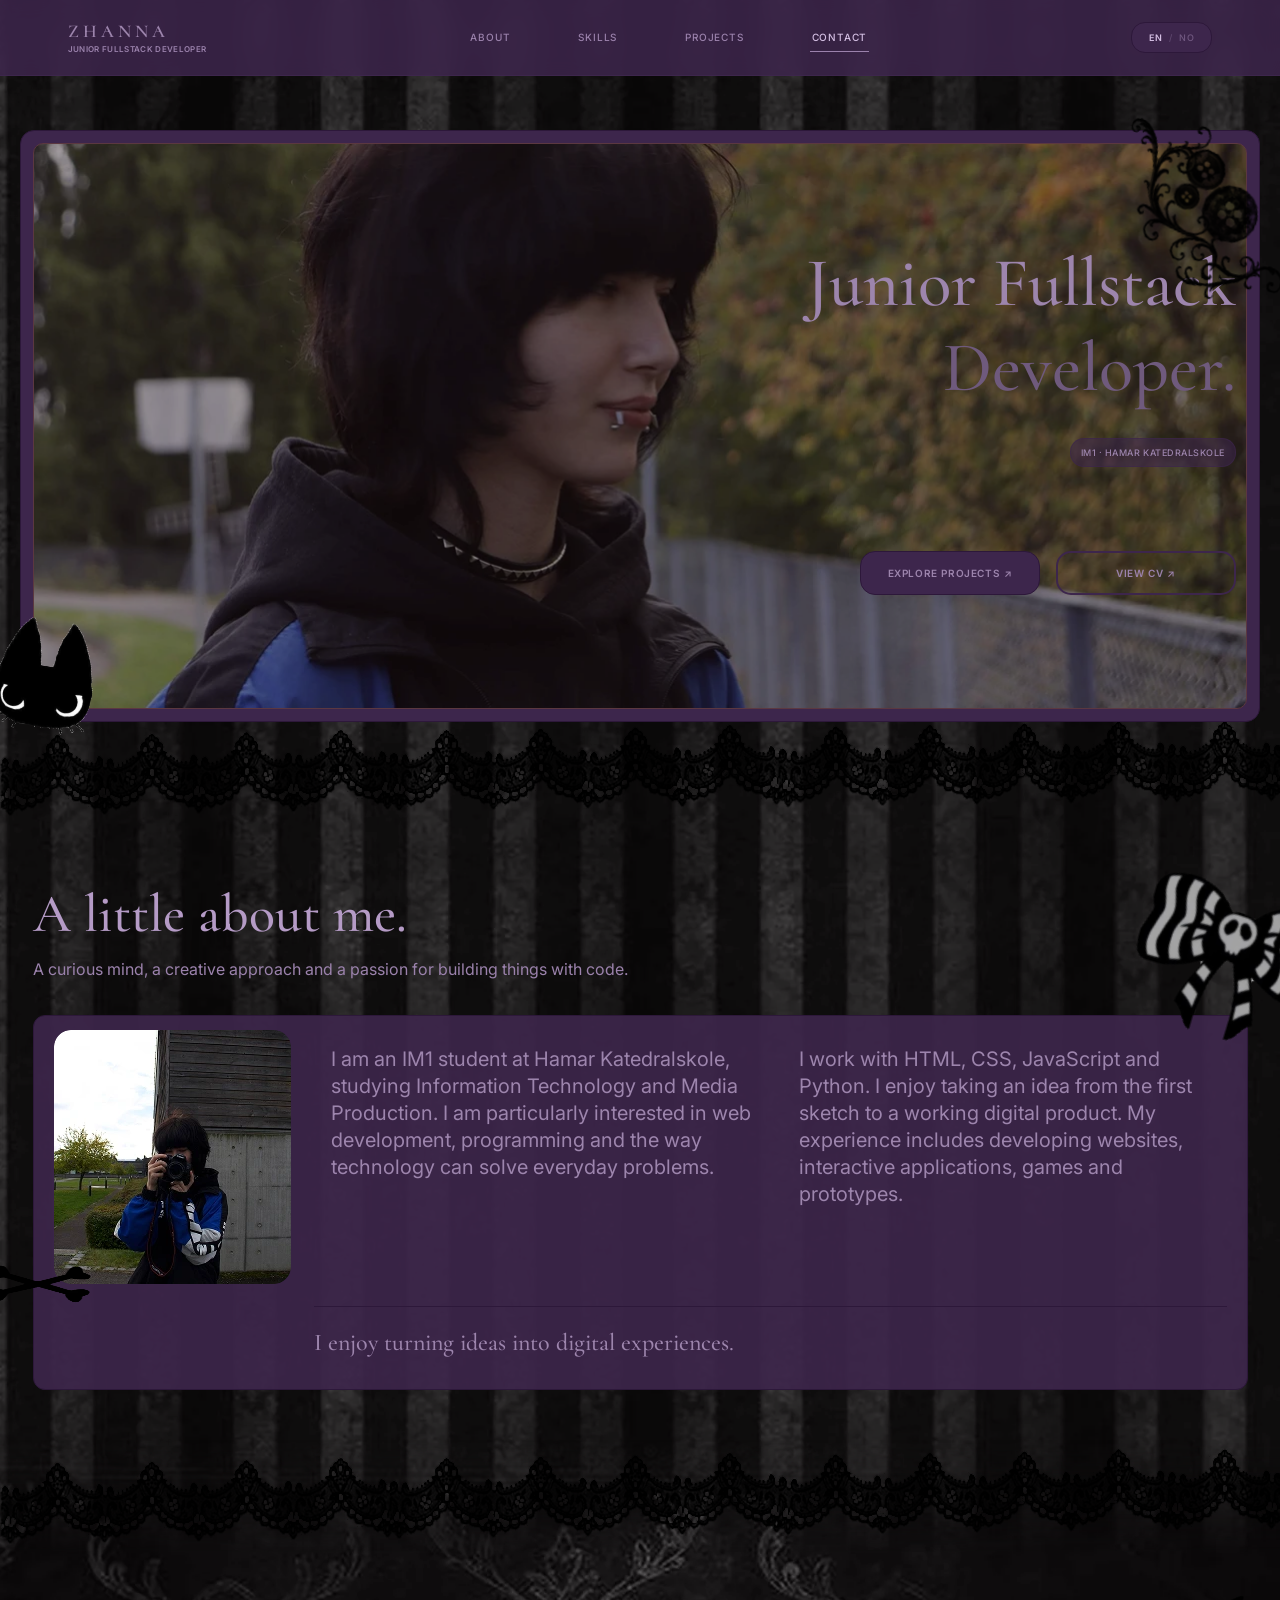
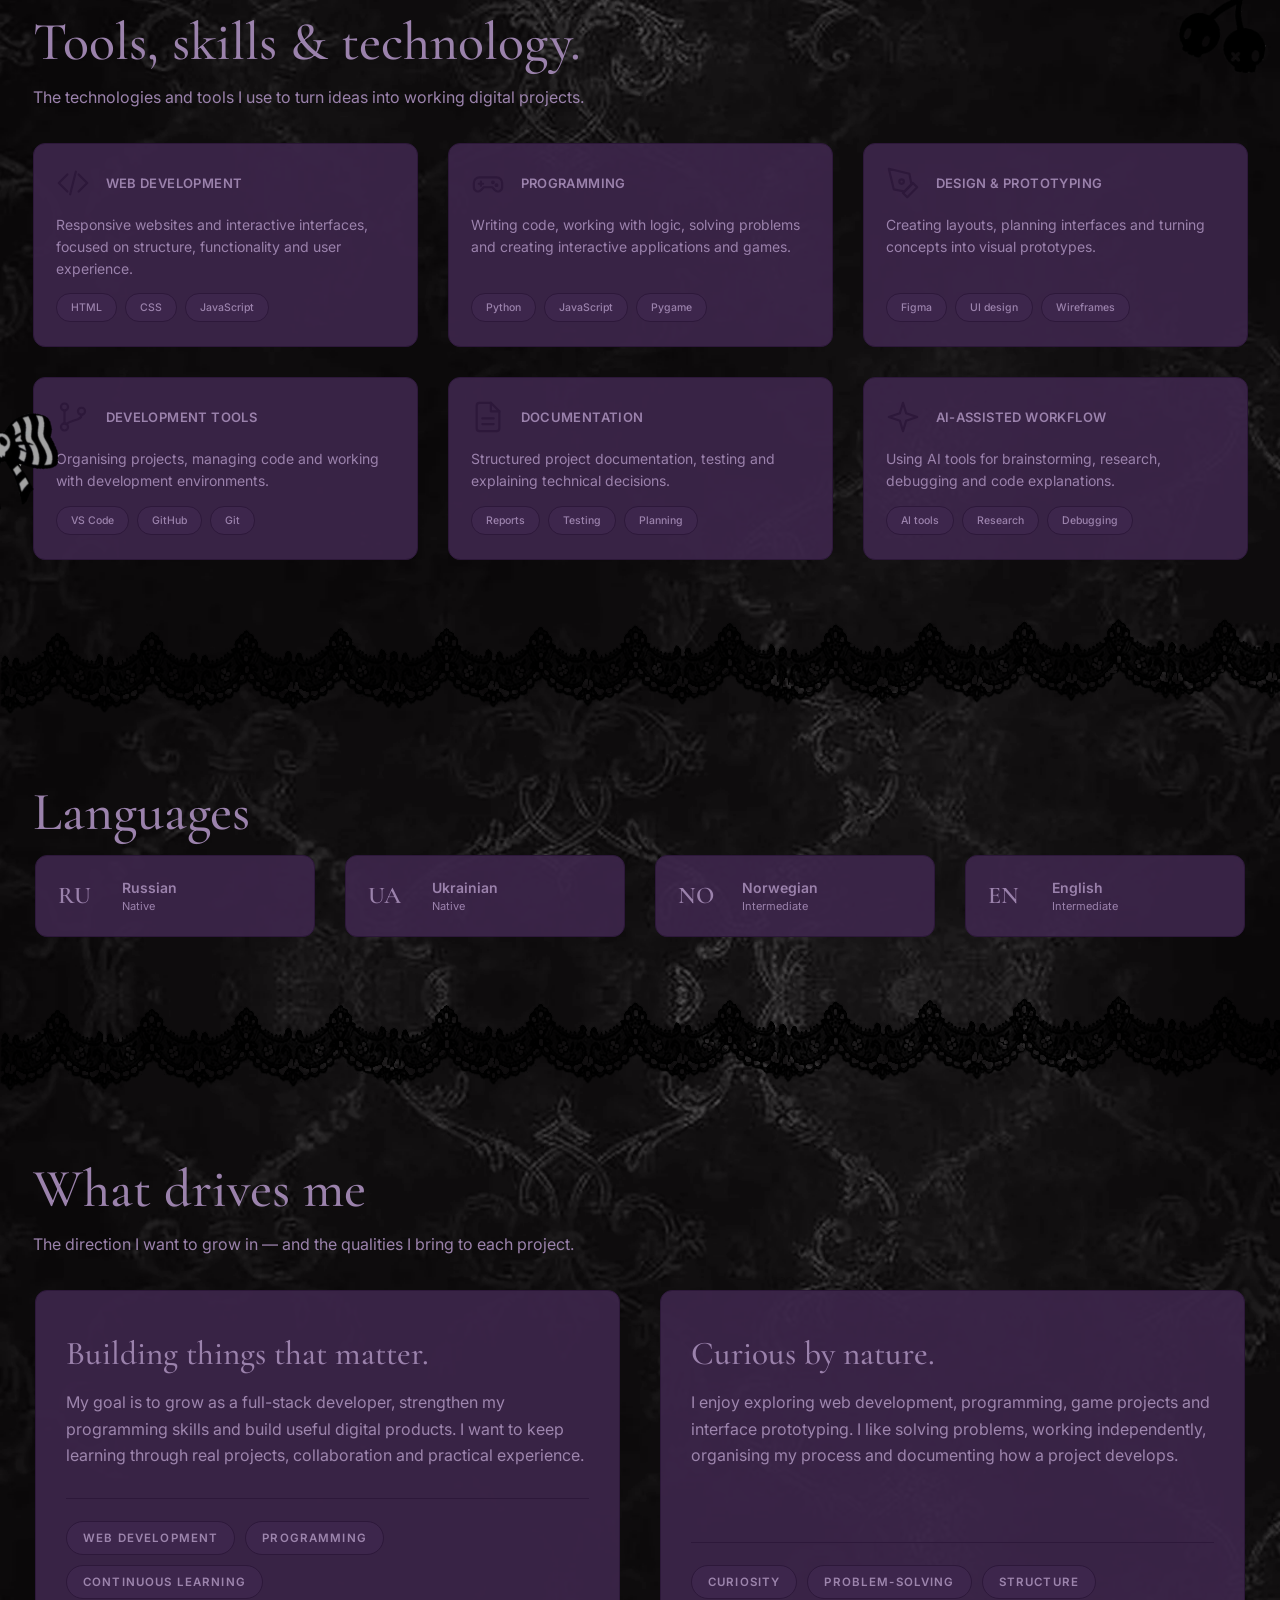
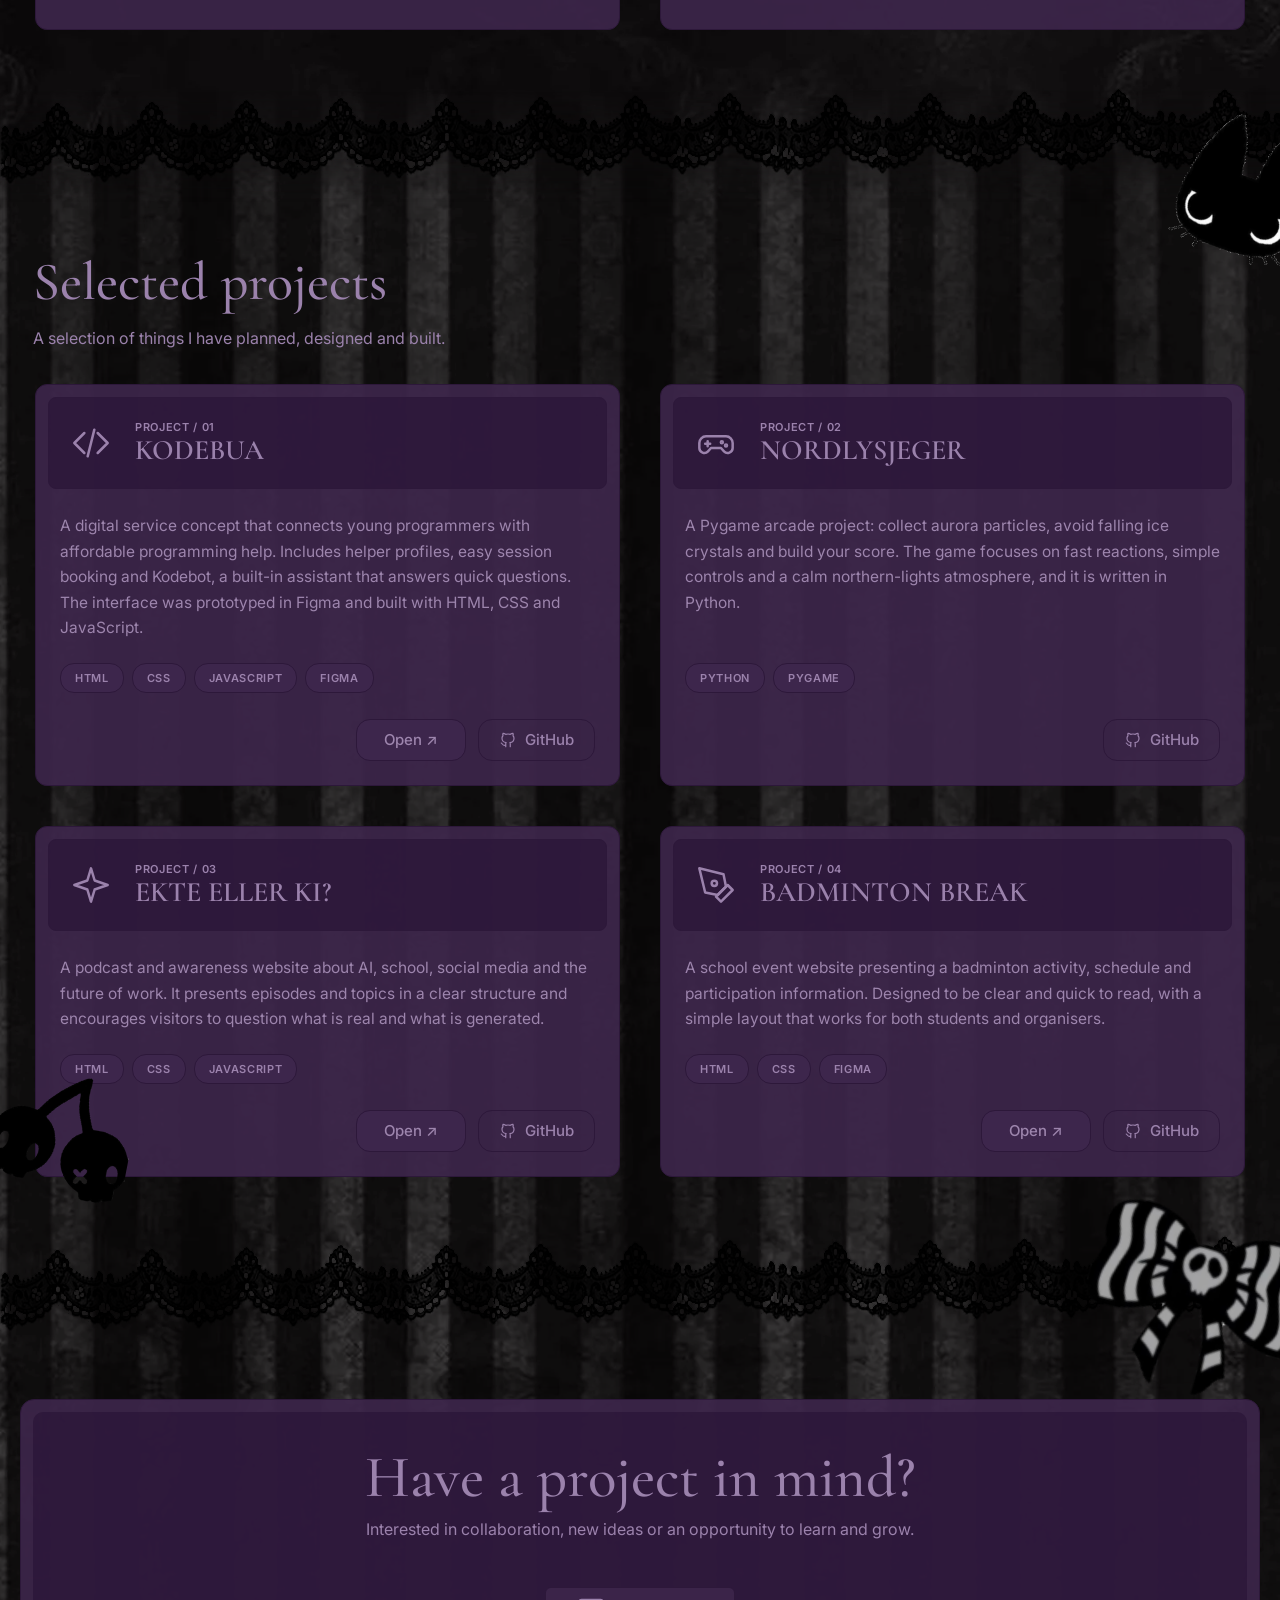
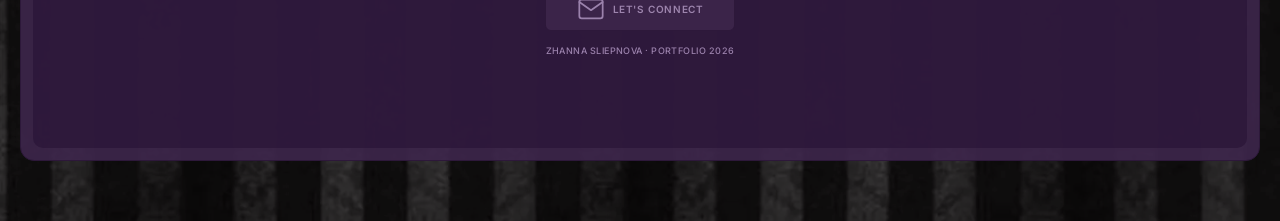
==== commit 63e63203: "nettside" ====
--- a/index.html
+++ b/index.html
@@ -3,7 +3,7 @@
   <head>
     <meta charset="utf-8" />
     <meta name="viewport" content="width=device-width, initial-scale=1" />
-    <title>Zhanna — Junior Fullstack Developer</title>
+    <title>Zhanna - Junior Fullstack Developer</title>
     <link
       rel="stylesheet"
       href="https://fonts.googleapis.com/css2?family=Cormorant:wght@500;600&family=Cormorant+Garamond:wght@500;600&family=Inter:wght@400;500;600&display=swap"
@@ -83,7 +83,9 @@
             <span class="chip">IM1 · HAMAR KATEDRALSKOLE</span>
             <div class="btns">
               <a class="btn" href="#projects">EXPLORE PROJECTS ↗</a
-              ><a class="btn ghost" href="#">VIEW CV ↗</a>
+              ><a class="btn ghost" href="cv.pdf" target="_blank" rel="noopener"
+                >VIEW CV ↗</a
+              >
             </div>
           </div>
           <img class="d swirl" src="images/swirl.png" alt="" /><img
@@ -322,9 +324,17 @@
                 ><span>Figma</span>
               </div>
               <div class="acts">
-                <a class="btn sm" href="#" target="_blank" rel="noopener"
+                <a
+                  class="btn sm"
+                  href="https://lovely-kelpie-d1efc6.netlify.app"
+                  target="_blank"
+                  rel="noopener"
                   >Open ↗</a
-                ><a class="btn sm ghost" href="#" target="_blank" rel="noopener"
+                ><a
+                  class="btn sm ghost"
+                  href="https://github.com/Kira1ik/Kodebua.git"
+                  target="_blank"
+                  rel="noopener"
                   ><svg class="gh"><use href="#i-gh" /></svg> GitHub</a
                 >
               </div>
@@ -346,9 +356,11 @@
               </p>
               <div class="chips"><span>Python</span><span>Pygame</span></div>
               <div class="acts">
-                <a class="btn sm" href="#" target="_blank" rel="noopener"
-                  >Open ↗</a
-                ><a class="btn sm ghost" href="#" target="_blank" rel="noopener"
+                <a
+                  class="btn sm ghost"
+                  href="https://github.com/Kira1ik/game.git"
+                  target="_blank"
+                  rel="noopener"
                   ><svg class="gh"><use href="#i-gh" /></svg> GitHub</a
                 >
               </div>
@@ -371,9 +383,17 @@
                 <span>HTML</span><span>CSS</span><span>JavaScript</span>
               </div>
               <div class="acts">
-                <a class="btn sm" href="#" target="_blank" rel="noopener"
+                <a
+                  class="btn sm"
+                  href="https://heroic-tarsier-724531.netlify.app"
+                  target="_blank"
+                  rel="noopener"
                   >Open ↗</a
-                ><a class="btn sm ghost" href="#" target="_blank" rel="noopener"
+                ><a
+                  class="btn sm ghost"
+                  href="https://github.com/Kira1ik/Ekte-eller-KI.git"
+                  target="_blank"
+                  rel="noopener"
                   ><svg class="gh"><use href="#i-gh" /></svg> GitHub</a
                 >
               </div>
@@ -396,9 +416,17 @@
                 <span>HTML</span><span>CSS</span><span>Figma</span>
               </div>
               <div class="acts">
-                <a class="btn sm" href="#" target="_blank" rel="noopener"
+                <a
+                  class="btn sm"
+                  href="https://glittering-semolina-d848a1.netlify.app"
+                  target="_blank"
+                  rel="noopener"
                   >Open ↗</a
-                ><a class="btn sm ghost" href="#" target="_blank" rel="noopener"
+                ><a
+                  class="btn sm ghost"
+                  href="https://github.com/Kira1ik/badminton-event.git"
+                  target="_blank"
+                  rel="noopener"
                   ><svg class="gh"><use href="#i-gh" /></svg> GitHub</a
                 >
               </div>
@@ -416,7 +444,7 @@
                 Interested in collaboration, new ideas or an opportunity to
                 learn and grow.
               </p>
-              <a class="btn mail" href="#"
+              <a class="btn mail" href="mailto:zhasli09@innlandetfylke.no"
                 ><svg class="ic"><use href="#i-mail" /></svg> LET'S CONNECT</a
               ><small>ZHANNA SLIEPNOVA · PORTFOLIO 2026</small>
             </div>
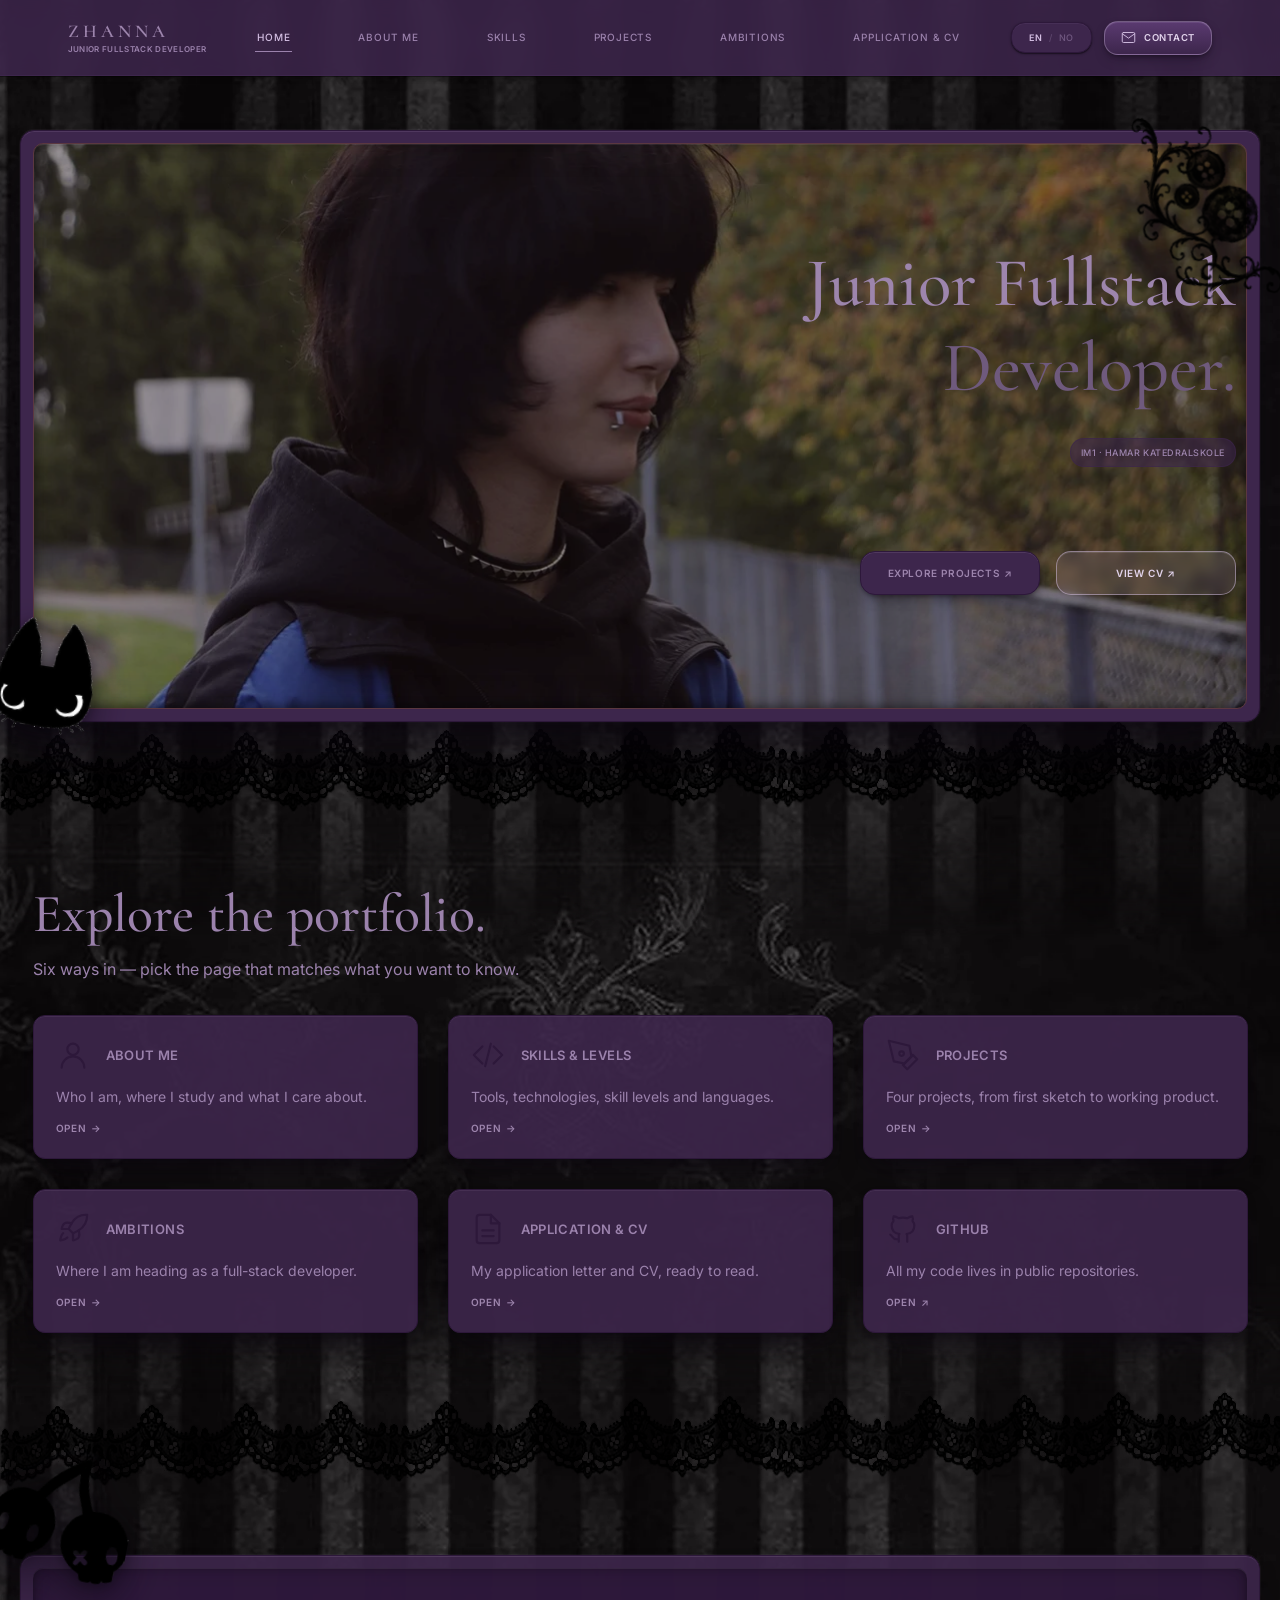
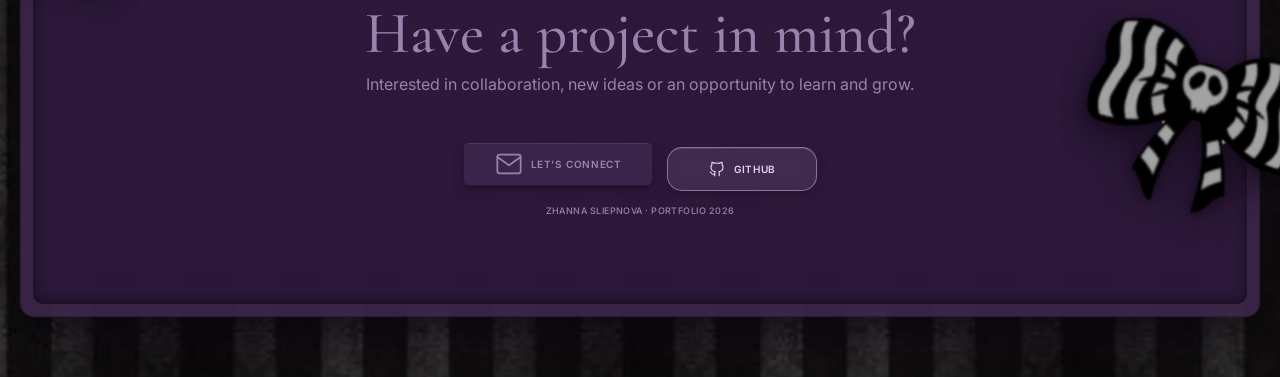
==== commit 07230a94: "bilder" ====
--- a/index.html
+++ b/index.html
@@ -1,462 +1,100 @@
 <!doctype html>
+<!DOCTYPE html>
+
 <html lang="en">
-  <head>
-    <meta charset="utf-8" />
-    <meta name="viewport" content="width=device-width, initial-scale=1" />
-    <title>Zhanna - Junior Fullstack Developer</title>
-    <link
-      rel="stylesheet"
-      href="https://fonts.googleapis.com/css2?family=Cormorant:wght@500;600&family=Cormorant+Garamond:wght@500;600&family=Inter:wght@400;500;600&display=swap"
-    />
-    <link rel="stylesheet" href="style.css" />
-  </head>
-  <body id="top">
-    <svg width="0" height="0" style="position: absolute">
-      <symbol id="i-code" viewBox="0 0 24 24">
-        <polyline points="8 6 2 12 8 18" />
-        <polyline points="16 6 22 12 16 18" />
-        <line x1="14" y1="4" x2="10" y2="20" />
-      </symbol>
-      <symbol id="i-game" viewBox="0 0 24 24">
-        <path
-          d="M6 8h12a4 4 0 0 1 4 4v3a3 3 0 0 1-5.2 2L15 15H9l-1.8 2A3 3 0 0 1 2 15v-3a4 4 0 0 1 4-4z"
-        />
-        <path d="M7 11v3M5.5 12.5h3" />
-        <circle cx="15.5" cy="11.5" r=".6" />
-        <circle cx="18" cy="13.5" r=".6" />
-      </symbol>
-      <symbol id="i-design" viewBox="0 0 24 24">
-        <path d="M12 19l7-7 3 3-7 7-3-3z" />
-        <path d="M18 13l-1.5-7.5L2 2l3.5 14.5L13 18l5-5z" />
-        <circle cx="11" cy="11" r="1.6" />
-      </symbol>
-      <symbol id="i-branch" viewBox="0 0 24 24">
-        <circle cx="6" cy="5" r="2.5" />
-        <circle cx="6" cy="19" r="2.5" />
-        <circle cx="18" cy="8" r="2.5" />
-        <path d="M6 7.5v9M18 10.5c0 4-6 3-11 6.5" />
-      </symbol>
-      <symbol id="i-doc" viewBox="0 0 24 24">
-        <path d="M14 2H6a2 2 0 0 0-2 2v16a2 2 0 0 0 2 2h12a2 2 0 0 0 2-2V8z" />
-        <polyline points="14 2 14 8 20 8" />
-        <line x1="8" y1="13" x2="16" y2="13" />
-        <line x1="8" y1="17" x2="16" y2="17" />
-      </symbol>
-      <symbol id="i-sparkle" viewBox="0 0 24 24">
-        <path d="M12 2l2.2 7.3L22 12l-7.8 2.7L12 22l-2.2-7.3L2 12l7.8-2.7z" />
-      </symbol>
-      <symbol id="i-mail" viewBox="0 0 24 24">
-        <rect x="2" y="4" width="20" height="16" rx="2" />
-        <polyline points="22 6 12 13 2 6" />
-      </symbol>
-      <symbol id="i-gh" viewBox="0 0 24 24">
-        <path
-          d="M9 19c-4.3 1.4-4.3-2.5-6-3m12 5v-3.5c0-1 .1-1.4-.5-2 2.8-.3 5.5-1.4 5.5-6a4.6 4.6 0 0 0-1.3-3.2 4.2 4.2 0 0 0-.1-3.2s-1.1-.3-3.5 1.3a12 12 0 0 0-6.2 0C6.5 2.8 5.4 3.1 5.4 3.1a4.2 4.2 0 0 0-.1 3.2A4.6 4.6 0 0 0 4 9.5c0 4.6 2.7 5.7 5.5 6-.6.6-.6 1.2-.5 2V21"
-        />
-      </symbol>
-    </svg>
-    <header>
-      <div class="hd">
-        <a class="brand" href="#top"
-          ><b>Z H A N N A</b><small>JUNIOR FULLSTACK DEVELOPER</small></a
-        >
-        <nav id="nav">
-          <a href="#about">ABOUT</a><a href="#skills">SKILLS</a
-          ><a href="#projects">PROJECTS</a><a href="#contact">CONTACT</a>
-        </nav>
-        <div class="right">
-          <span class="pill">EN / NO</span
-          ><button id="bt" aria-label="Menu" aria-expanded="false">
-            <i></i><i></i><i></i>
-          </button>
-        </div>
-      </div>
-    </header>
-    <main>
-      <section class="hero">
-        <div class="hc">
-          <div class="hin">
-            <h1>
-              <span class="a1">Junior Fullstack</span
-              ><span class="a2">Developer.</span>
-            </h1>
-            <span class="chip">IM1 · HAMAR KATEDRALSKOLE</span>
-            <div class="btns">
-              <a class="btn" href="#projects">EXPLORE PROJECTS ↗</a
-              ><a class="btn ghost" href="cv.pdf" target="_blank" rel="noopener"
-                >VIEW CV ↗</a
-              >
-            </div>
-          </div>
-          <img class="d swirl" src="images/swirl.png" alt="" /><img
-            class="d cat1"
-            src="images/cat.png"
-            alt=""
-          />
-        </div>
-      </section>
-      <img class="lace" src="images/lace.webp" alt="" />
-      <section id="about">
-        <div class="wrap">
-          <h2 class="g">A little about me.</h2>
-          <p class="sub g">
-            A curious mind, a creative approach and a passion for building
-            things with code.
-          </p>
-          <div class="card ab">
-            <img class="d bow1" src="images/bow.png" alt="" /><img
-              class="d cross"
-              src="images/crossbones.png"
-              alt=""
-            />
-            <img class="ph0" src="images/about.webp" alt="Zhanna" />
-            <p>
-              I am an IM1 student at Hamar Katedralskole, studying Information
-              Technology and Media Production. I am particularly interested in
-              web development, programming and the way technology can solve
-              everyday problems.
-            </p>
-            <p>
-              I work with HTML, CSS, JavaScript and Python. I enjoy taking an
-              idea from the first sketch to a working digital product. My
-              experience includes developing websites, interactive applications,
-              games and prototypes.
-            </p>
-            <q class="g">I enjoy turning ideas into digital experiences.</q>
-          </div>
-        </div>
-      </section>
-      <div class="dam">
-        <img class="lace" src="images/lace.webp" alt="" />
-        <section id="skills">
-          <div class="wrap">
-            <h2 class="g">Tools, skills &amp; technology.</h2>
-            <p class="sub in">
-              The technologies and tools I use to turn ideas into working
-              digital projects.
-            </p>
-            <div class="grid3">
-              <img class="d cherry1" src="images/cherry.png" alt="" />
-              <article class="card sk">
-                <div class="sh">
-                  <svg class="ic"><use href="#i-code" /></svg>
-                  <h3>WEB DEVELOPMENT</h3>
-                </div>
-                <p>
-                  Responsive websites and interactive interfaces, focused on
-                  structure, functionality and user experience.
-                </p>
-                <div class="chips">
-                  <span>HTML</span><span>CSS</span><span>JavaScript</span>
-                </div>
-              </article>
-              <article class="card sk">
-                <div class="sh">
-                  <svg class="ic"><use href="#i-game" /></svg>
-                  <h3>PROGRAMMING</h3>
-                </div>
-                <p>
-                  Writing code, working with logic, solving problems and
-                  creating interactive applications and games.
-                </p>
-                <div class="chips">
-                  <span>Python</span><span>JavaScript</span><span>Pygame</span>
-                </div>
-              </article>
-              <article class="card sk">
-                <div class="sh">
-                  <svg class="ic"><use href="#i-design" /></svg>
-                  <h3>DESIGN &amp; PROTOTYPING</h3>
-                </div>
-                <p>
-                  Creating layouts, planning interfaces and turning concepts
-                  into visual prototypes.
-                </p>
-                <div class="chips">
-                  <span>Figma</span><span>UI design</span
-                  ><span>Wireframes</span>
-                </div>
-              </article>
-              <article class="card sk">
-                <img class="d bow3" src="images/bow.png" alt="" />
-                <div class="sh">
-                  <svg class="ic"><use href="#i-branch" /></svg>
-                  <h3>DEVELOPMENT TOOLS</h3>
-                </div>
-                <p>
-                  Organising projects, managing code and working with
-                  development environments.
-                </p>
-                <div class="chips">
-                  <span>VS Code</span><span>GitHub</span><span>Git</span>
-                </div>
-              </article>
-              <article class="card sk">
-                <div class="sh">
-                  <svg class="ic"><use href="#i-doc" /></svg>
-                  <h3>DOCUMENTATION</h3>
-                </div>
-                <p>
-                  Structured project documentation, testing and explaining
-                  technical decisions.
-                </p>
-                <div class="chips">
-                  <span>Reports</span><span>Testing</span><span>Planning</span>
-                </div>
-              </article>
-              <article class="card sk">
-                <div class="sh">
-                  <svg class="ic"><use href="#i-sparkle" /></svg>
-                  <h3>AI-ASSISTED WORKFLOW</h3>
-                </div>
-                <p>
-                  Using AI tools for brainstorming, research, debugging and code
-                  explanations.
-                </p>
-                <div class="chips">
-                  <span>AI tools</span><span>Research</span
-                  ><span>Debugging</span>
-                </div>
-              </article>
-            </div>
-          </div>
-        </section>
-        <img class="lace" src="images/lace.webp" alt="" />
-        <section id="languages">
-          <div class="wrap">
-            <h2 class="g">Languages</h2>
-            <div class="grid4">
-              <div class="card lg">
-                <b class="g">RU</b>
-                <div>
-                  <h3>Russian</h3>
-                  <p>Native</p>
-                </div>
-              </div>
-              <div class="card lg">
-                <b class="g">UA</b>
-                <div>
-                  <h3>Ukrainian</h3>
-                  <p>Native</p>
-                </div>
-              </div>
-              <div class="card lg">
-                <b class="g">NO</b>
-                <div>
-                  <h3>Norwegian</h3>
-                  <p>Intermediate</p>
-                </div>
-              </div>
-              <div class="card lg">
-                <b class="g">EN</b>
-                <div>
-                  <h3>English</h3>
-                  <p>Intermediate</p>
-                </div>
-              </div>
-            </div>
-          </div>
-        </section>
-        <img class="lace" src="images/lace.webp" alt="" />
-        <section id="drives">
-          <div class="wrap">
-            <h2 class="g">What drives me</h2>
-            <p class="sub in">
-              The direction I want to grow in — and the qualities I bring to
-              each project.
-            </p>
-            <div class="grid2 dvg">
-              <article class="card dv">
-                <h3 class="g">Building things that matter.</h3>
-                <p>
-                  My goal is to grow as a full-stack developer, strengthen my
-                  programming skills and build useful digital products. I want
-                  to keep learning through real projects, collaboration and
-                  practical experience.
-                </p>
-                <div class="tags">
-                  <span>Web development</span><span>Programming</span
-                  ><span>Continuous learning</span>
-                </div>
-              </article>
-              <article class="card dv">
-                <h3 class="g">Curious by nature.</h3>
-                <p>
-                  I enjoy exploring web development, programming, game projects
-                  and interface prototyping. I like solving problems, working
-                  independently, organising my process and documenting how a
-                  project develops.
-                </p>
-                <div class="tags">
-                  <span>Curiosity</span><span>Problem-solving</span
-                  ><span>Structure</span>
-                </div>
-              </article>
-            </div>
-          </div>
-        </section>
-        <img class="lace" src="images/lace.webp" alt="" />
-      </div>
-      <section id="projects">
-        <div class="wrap">
-          <h2 class="g">Selected projects</h2>
-          <p class="sub in">
-            A selection of things I have planned, designed and built.
-          </p>
-          <div class="grid2">
-            <article class="card pj">
-              <div class="ph">
-                <svg class="ic big"><use href="#i-code" /></svg>
-                <div>
-                  <small>PROJECT / 01</small>
-                  <h3 class="g">KODEBUA</h3>
-                </div>
-              </div>
-              <p>
-                A digital service concept that connects young programmers with
-                affordable programming help. Includes helper profiles, easy
-                session booking and Kodebot, a built-in assistant that answers
-                quick questions. The interface was prototyped in Figma and built
-                with HTML, CSS and JavaScript.
-              </p>
-              <div class="chips">
-                <span>HTML</span><span>CSS</span><span>JavaScript</span
-                ><span>Figma</span>
-              </div>
-              <div class="acts">
-                <a
-                  class="btn sm"
-                  href="https://lovely-kelpie-d1efc6.netlify.app"
-                  target="_blank"
-                  rel="noopener"
-                  >Open ↗</a
-                ><a
-                  class="btn sm ghost"
-                  href="https://github.com/Kira1ik/Kodebua.git"
-                  target="_blank"
-                  rel="noopener"
-                  ><svg class="gh"><use href="#i-gh" /></svg> GitHub</a
-                >
-              </div>
-            </article>
-            <article class="card pj">
-              <img class="d cat2" src="images/cat.png" alt="" />
-              <div class="ph">
-                <svg class="ic big"><use href="#i-game" /></svg>
-                <div>
-                  <small>PROJECT / 02</small>
-                  <h3 class="g">NORDLYSJEGER</h3>
-                </div>
-              </div>
-              <p>
-                A Pygame arcade project: collect aurora particles, avoid falling
-                ice crystals and build your score. The game focuses on fast
-                reactions, simple controls and a calm northern-lights
-                atmosphere, and it is written in Python.
-              </p>
-              <div class="chips"><span>Python</span><span>Pygame</span></div>
-              <div class="acts">
-                <a
-                  class="btn sm ghost"
-                  href="https://github.com/Kira1ik/game.git"
-                  target="_blank"
-                  rel="noopener"
-                  ><svg class="gh"><use href="#i-gh" /></svg> GitHub</a
-                >
-              </div>
-            </article>
-            <article class="card pj">
-              <div class="ph">
-                <svg class="ic big"><use href="#i-sparkle" /></svg>
-                <div>
-                  <small>PROJECT / 03</small>
-                  <h3 class="g">EKTE ELLER KI?</h3>
-                </div>
-              </div>
-              <p>
-                A podcast and awareness website about AI, school, social media
-                and the future of work. It presents episodes and topics in a
-                clear structure and encourages visitors to question what is real
-                and what is generated.
-              </p>
-              <div class="chips">
-                <span>HTML</span><span>CSS</span><span>JavaScript</span>
-              </div>
-              <div class="acts">
-                <a
-                  class="btn sm"
-                  href="https://heroic-tarsier-724531.netlify.app"
-                  target="_blank"
-                  rel="noopener"
-                  >Open ↗</a
-                ><a
-                  class="btn sm ghost"
-                  href="https://github.com/Kira1ik/Ekte-eller-KI.git"
-                  target="_blank"
-                  rel="noopener"
-                  ><svg class="gh"><use href="#i-gh" /></svg> GitHub</a
-                >
-              </div>
-            </article>
-            <article class="card pj">
-              <div class="ph">
-                <svg class="ic big"><use href="#i-design" /></svg>
-                <div>
-                  <small>PROJECT / 04</small>
-                  <h3 class="g">BADMINTON BREAK</h3>
-                </div>
-              </div>
-              <p>
-                A school event website presenting a badminton activity, schedule
-                and participation information. Designed to be clear and quick to
-                read, with a simple layout that works for both students and
-                organisers.
-              </p>
-              <div class="chips">
-                <span>HTML</span><span>CSS</span><span>Figma</span>
-              </div>
-              <div class="acts">
-                <a
-                  class="btn sm"
-                  href="https://glittering-semolina-d848a1.netlify.app"
-                  target="_blank"
-                  rel="noopener"
-                  >Open ↗</a
-                ><a
-                  class="btn sm ghost"
-                  href="https://github.com/Kira1ik/badminton-event.git"
-                  target="_blank"
-                  rel="noopener"
-                  ><svg class="gh"><use href="#i-gh" /></svg> GitHub</a
-                >
-              </div>
-            </article>
-          </div>
-        </div>
-      </section>
-      <img class="lace" src="images/lace.webp" alt="" />
-      <section id="contact">
-        <div class="wrap">
-          <div class="ft">
-            <div class="fin">
-              <h2 class="g">Have a project in mind?</h2>
-              <p class="sub in">
+<head>
+<meta charset="utf-8"/>
+<meta content="width=device-width, initial-scale=1, viewport-fit=cover" name="viewport"/><link href="data:image/svg+xml,%3Csvg xmlns=%27http://www.w3.org/2000/svg%27 viewBox=%270 0 100 100%27%3E%3Ctext y=%27.9em%27 font-size=%2790%27%3E🍒%3C/text%3E%3C/svg%3E" rel="icon"/>
+<title>Zhanna Sliepnova — Portfolio</title>
+<link href="https://fonts.googleapis.com/css2?family=Cormorant:wght@500;600&amp;family=Cormorant+Garamond:wght@500;600&amp;family=Inter:wght@400;500;600&amp;display=swap" rel="stylesheet"/>
+<link href="css/style.css" rel="stylesheet"/></head>
+<body id="top">
+<svg height="0" style="position: absolute" width="0">
+<symbol id="i-code" viewbox="0 0 24 24">
+<polyline points="8 6 2 12 8 18"></polyline>
+<polyline points="16 6 22 12 16 18"></polyline>
+<line x1="14" x2="10" y1="4" y2="20"></line>
+</symbol>
+<symbol id="i-game" viewbox="0 0 24 24">
+<path d="M6 8h12a4 4 0 0 1 4 4v3a3 3 0 0 1-5.2 2L15 15H9l-1.8 2A3 3 0 0 1 2 15v-3a4 4 0 0 1 4-4z"></path>
+<path d="M7 11v3M5.5 12.5h3"></path>
+<circle cx="15.5" cy="11.5" r=".6"></circle>
+<circle cx="18" cy="13.5" r=".6"></circle>
+</symbol>
+<symbol id="i-design" viewbox="0 0 24 24">
+<path d="M12 19l7-7 3 3-7 7-3-3z"></path>
+<path d="M18 13l-1.5-7.5L2 2l3.5 14.5L13 18l5-5z"></path>
+<circle cx="11" cy="11" r="1.6"></circle>
+</symbol>
+<symbol id="i-branch" viewbox="0 0 24 24">
+<circle cx="6" cy="5" r="2.5"></circle>
+<circle cx="6" cy="19" r="2.5"></circle>
+<circle cx="18" cy="8" r="2.5"></circle>
+<path d="M6 7.5v9M18 10.5c0 4-6 3-11 6.5"></path>
+</symbol>
+<symbol id="i-doc" viewbox="0 0 24 24">
+<path d="M14 2H6a2 2 0 0 0-2 2v16a2 2 0 0 0 2 2h12a2 2 0 0 0 2-2V8z"></path>
+<polyline points="14 2 14 8 20 8"></polyline>
+<line x1="8" x2="16" y1="13" y2="13"></line>
+<line x1="8" x2="16" y1="17" y2="17"></line>
+</symbol>
+<symbol id="i-sparkle" viewbox="0 0 24 24">
+<path d="M12 2l2.2 7.3L22 12l-7.8 2.7L12 22l-2.2-7.3L2 12l7.8-2.7z"></path>
+</symbol>
+<symbol id="i-mail" viewbox="0 0 24 24">
+<rect height="16" rx="2" width="20" x="2" y="4"></rect>
+<polyline points="22 6 12 13 2 6"></polyline>
+</symbol>
+<symbol id="i-gh" viewbox="0 0 24 24">
+<path d="M9 19c-4.3 1.4-4.3-2.5-6-3m12 5v-3.5c0-1 .1-1.4-.5-2 2.8-.3 5.5-1.4 5.5-6a4.6 4.6 0 0 0-1.3-3.2 4.2 4.2 0 0 0-.1-3.2s-1.1-.3-3.5 1.3a12 12 0 0 0-6.2 0C6.5 2.8 5.4 3.1 5.4 3.1a4.2 4.2 0 0 0-.1 3.2A4.6 4.6 0 0 0 4 9.5c0 4.6 2.7 5.7 5.5 6-.6.6-.6 1.2-.5 2V21"></path>
+</symbol>
+<symbol id="i-heart" viewbox="0 0 24 24"><path d="M19 14c1.5-1.5 3-3.2 3-5.5A5.5 5.5 0 0 0 16.5 3c-1.8 0-3 .5-4.5 2-1.5-1.5-2.7-2-4.5-2A5.5 5.5 0 0 0 2 8.5c0 2.3 1.5 4 3 5.5l7 7z"></path></symbol>
+<symbol id="i-target" viewbox="0 0 24 24"><circle cx="12" cy="12" r="10"></circle><circle cx="12" cy="12" r="6"></circle><circle cx="12" cy="12" r="2"></circle></symbol>
+<symbol id="i-users" viewbox="0 0 24 24"><path d="M16 21v-2a4 4 0 0 0-4-4H6a4 4 0 0 0-4 4v2"></path><circle cx="9" cy="7" r="4"></circle><path d="M22 21v-2a4 4 0 0 0-3-3.9M16 3.1a4 4 0 0 1 0 7.8"></path></symbol>
+<symbol id="i-check" viewbox="0 0 24 24"><circle cx="12" cy="12" r="10"></circle><polyline points="8 12 11 15 16 9"></polyline></symbol>
+<symbol id="i-book" viewbox="0 0 24 24"><path d="M4 19.5A2.5 2.5 0 0 1 6.5 17H20V3H6.5A2.5 2.5 0 0 0 4 5.5z"></path><path d="M20 17v4H6.5A2.5 2.5 0 0 1 4 18.5"></path></symbol>
+<symbol id="i-bulb" viewbox="0 0 24 24"><path d="M9 18h6M10 22h4M12 2a7 7 0 0 0-4 12.7c.6.5 1 1.3 1 2.3h6c0-1 .4-1.8 1-2.3A7 7 0 0 0 12 2z"></path></symbol>
+<symbol id="i-rocket" viewbox="0 0 24 24"><path d="M5 15c-1.5 1.3-2 5-2 5s3.7-.5 5-2M12 15l-3-3a22 22 0 0 1 2-4 12 12 0 0 1 11-6c0 3-.9 8-6 11a22 22 0 0 1-4 2z"></path><path d="M9 12H4s.5-3 2-4c1.6-1 5 0 5 0M12 15v5s3-.5 4-2c1-1.6 0-5 0-5"></path></symbol>
+<symbol id="i-user" viewbox="0 0 24 24"><circle cx="12" cy="8" r="4"></circle><path d="M4 21a8 8 0 0 1 16 0"></path></symbol>
+</svg>
+<header>
+<div class="hd">
+<a class="brand" href="index.html"><b>Z H A N N A</b><small>JUNIOR FULLSTACK DEVELOPER</small></a>
+<nav id="nav"><a class="on" href="index.html">HOME</a><a href="about.html">ABOUT ME</a><a href="skills.html">SKILLS</a><a href="projects.html">PROJECTS</a><a href="ambitions.html">AMBITIONS</a><a href="application.html">APPLICATION &amp; CV</a></nav>
+<div class="right">
+<span class="pill">EN / NO</span><a aria-label="Contact" class="cbtn" href="mailto:zhasli09@innlandetfylke.no"><svg class="ic"><use href="#i-mail"></use></svg><span>CONTACT</span></a><button aria-expanded="false" aria-label="Menu" id="bt">
+<i></i><i></i><i></i>
+</button>
+</div>
+</div>
+</header>
+<main><div class="view active" data-view="home"><section class="hero">
+<div class="hc">
+<div class="hin">
+<h1>
+<span class="a1">Junior Fullstack</span><span class="a2">Developer.</span>
+</h1>
+<span class="chip">IM1 · HAMAR KATEDRALSKOLE</span>
+<div class="btns">
+<a class="btn" href="#prosjekter">EXPLORE PROJECTS ↗</a><a class="btn ghost" href="#soknad">VIEW CV ↗</a>
+</div>
+</div>
+<img alt="" class="d swirl" data-i="swirl.png"/><img alt="" class="d cat1" data-i="cat.png"/>
+</div>
+</section><img alt="" class="lace" data-i="lace.webp"/><div class="dam"><section id="explore"><div class="wrap"><h2 class="g">Explore the portfolio.</h2><p class="sub in">Six ways in — pick the page that matches what you want to know.</p><div class="grid3"><a class="card sk tz" href="#om-meg"><div class="sh"><svg class="ic"><use href="#i-user"></use></svg><h3>ABOUT ME</h3></div><p>Who I am, where I study and what I care about.</p><span class="go">OPEN →</span></a><a class="card sk tz" href="#ferdigheter"><div class="sh"><svg class="ic"><use href="#i-code"></use></svg><h3>SKILLS &amp; LEVELS</h3></div><p>Tools, technologies, skill levels and languages.</p><span class="go">OPEN →</span></a><a class="card sk tz" href="#prosjekter"><div class="sh"><svg class="ic"><use href="#i-design"></use></svg><h3>PROJECTS</h3></div><p>Four projects, from first sketch to working product.</p><span class="go">OPEN →</span></a><a class="card sk tz" href="#ambisjoner"><div class="sh"><svg class="ic"><use href="#i-rocket"></use></svg><h3>AMBITIONS</h3></div><p>Where I am heading as a full-stack developer.</p><span class="go">OPEN →</span></a><a class="card sk tz" href="#soknad"><div class="sh"><svg class="ic"><use href="#i-doc"></use></svg><h3>APPLICATION &amp; CV</h3></div><p>My application letter and CV, ready to read.</p><span class="go">OPEN →</span></a><a class="card sk tz" href="https://github.com/Kira1ik" rel="noopener" target="_blank"><div class="sh"><svg class="ic"><use href="#i-gh"></use></svg><h3>GITHUB</h3></div><p>All my code lives in public repositories.</p><span class="go">OPEN ↗</span></a></div></div></section></div><img alt="" class="lace" data-i="lace.webp"/><section class="contact">
+<div class="wrap">
+<div class="ft">
+<div class="fin">
+<h2 class="g">Have a project in mind?</h2>
+<p class="sub in">
                 Interested in collaboration, new ideas or an opportunity to
                 learn and grow.
               </p>
-              <a class="btn mail" href="mailto:zhasli09@innlandetfylke.no"
-                ><svg class="ic"><use href="#i-mail" /></svg> LET'S CONNECT</a
-              ><small>ZHANNA SLIEPNOVA · PORTFOLIO 2026</small>
-            </div>
-            <img class="d cherry2" src="images/cherry.png" alt="" /><img
-              class="d bow2"
-              src="images/bow.png"
-              alt=""
-            />
-          </div>
-        </div>
-      </section>
-    </main>
-    <script src="script.js"></script>
-  </body>
+<a class="btn mail" href="mailto:zhasli09@innlandetfylke.no"><svg class="ic"><use href="#i-mail"></use></svg> LET'S CONNECT</a><a class="btn ghost gbtn" href="https://github.com/Kira1ik/portfolio" rel="noopener" target="_blank"><svg class="gh"><use href="#i-gh"></use></svg> GITHUB</a><small>ZHANNA SLIEPNOVA · PORTFOLIO 2026</small>
+</div>
+<img alt="" class="d cherry2" data-i="cherry.png"/><img alt="" class="d bow2" data-i="bow.png"/>
+</div>
+</div>
+</section></div></main>
+<script defer="" src="js/images.js"></script><script defer="" src="js/app.js"></script></body>
 </html>
--- a/css/style.css
+++ b/css/style.css
@@ -0,0 +1,1092 @@
+:root {
+  --p: #9b82ac;
+  --p2: #9d85ad;
+  --hd: #b59bc6;
+  --card: rgba(61, 38, 76, 0.9);
+  --bd: #2d183a;
+  --dk: rgba(45, 24, 58, 0.9);
+  --pill: #3d264c;
+}
+* {
+  box-sizing: border-box;
+  margin: 0;
+  padding: 0;
+}
+html {
+  scroll-behavior: smooth;
+  scroll-padding-top: 96px;
+  background: #1c1618;
+}
+body {
+  background: #1c1618 url([data-uri]) top center/100% auto repeat-y;
+  color: var(--p);
+  font:
+    400 16px/1.5 "Inter",
+    sans-serif;
+  overflow-x: hidden;
+  min-height: 100vh;
+}
+img {
+  display: block;
+  max-width: none;
+}
+a {
+  color: inherit;
+  text-decoration: none;
+}
+.g {
+  font-family: "Cormorant Garamond", serif;
+  font-weight: 500;
+}
+main {
+  overflow-x: clip;
+}
+section {
+  padding: 60px 20px;
+}
+.wrap {
+  max-width: 1215px;
+  margin: 0 auto;
+  position: relative;
+}
+.contact .wrap {
+  max-width: 1300px;
+}
+.lace {
+  width: 100%;
+  height: auto;
+  pointer-events: none;
+  margin: -10px 0;
+}
+h2 {
+  font-size: clamp(36px, 4.2vw, 60px);
+  line-height: 1.1;
+  color: var(--hd);
+  margin: 0 0 14px 0;
+}
+#skills h2,
+#languages h2,
+#drives h2,
+#projects h2 {
+  color: var(--p);
+}
+.sub {
+  font-size: clamp(17px, 1.7vw, 22px);
+  color: var(--p);
+  margin-bottom: 34px;
+}
+.sub.in {
+  font: 400 clamp(14px, 1.3vw, 16px)/1.5 Inter;
+}
+.card {
+  background: var(--card);
+  border: 1px solid var(--bd);
+  border-radius: 12px;
+  position: relative;
+}
+.d {
+  position: absolute;
+  pointer-events: none;
+  z-index: 4;
+}
+.dam {
+  position: relative;
+  isolation: isolate;
+  --f: clamp(50px, 9vw, 130px);
+}
+.dam::before {
+  content: "";
+  position: absolute;
+  inset: 0;
+  z-index: -1;
+  background: #1c1618 url([data-uri]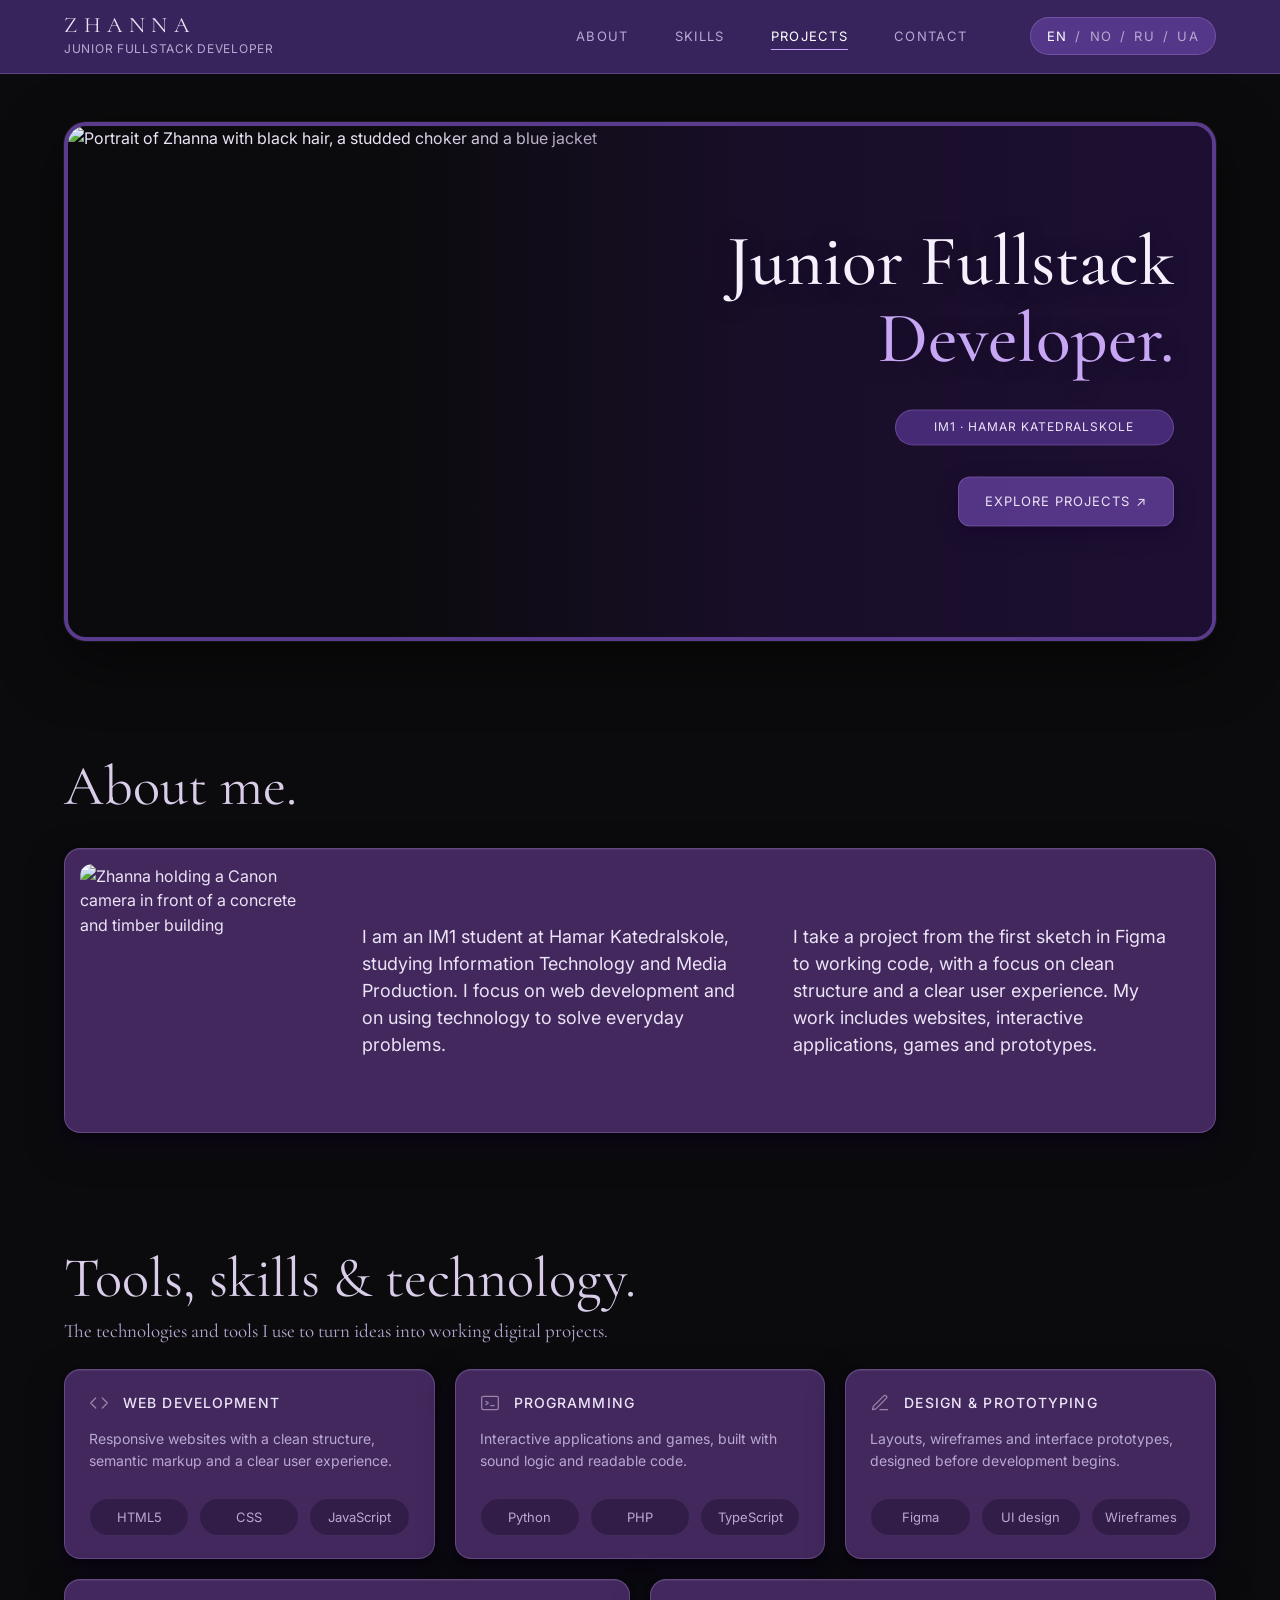
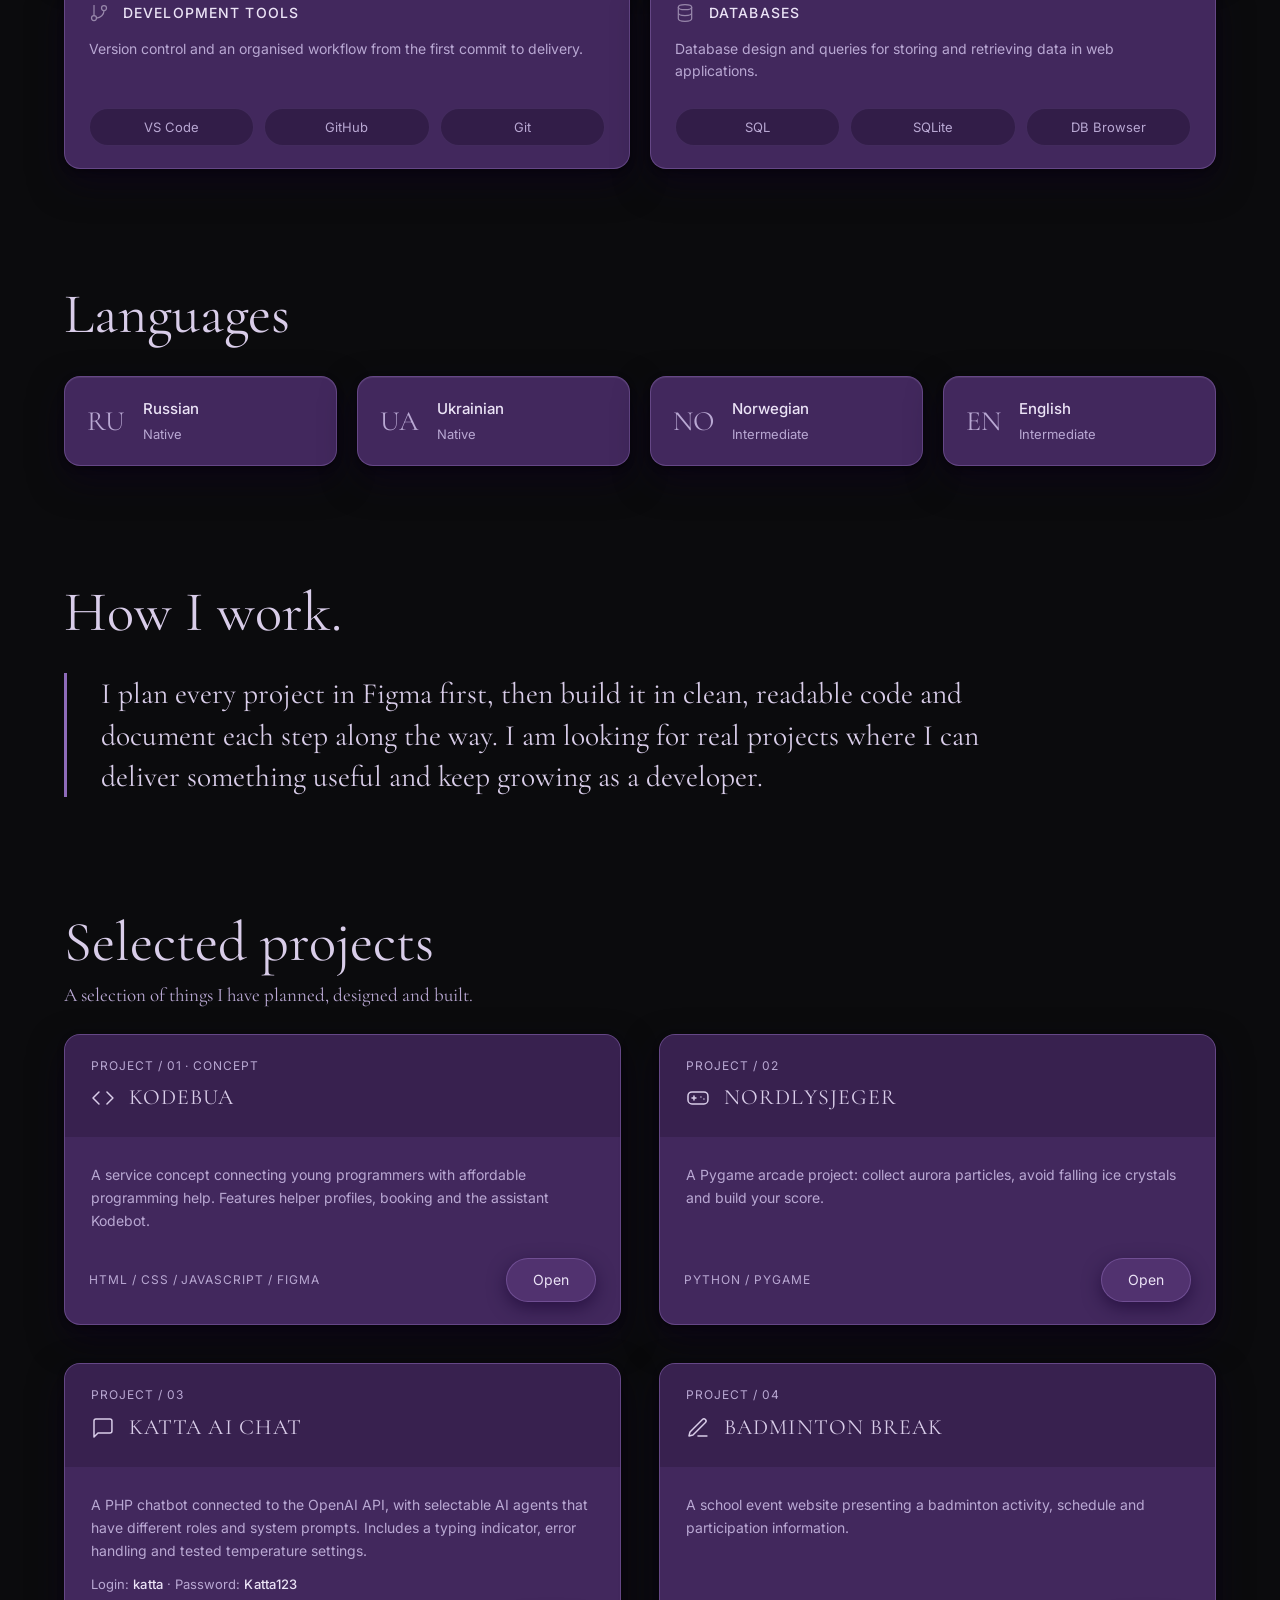
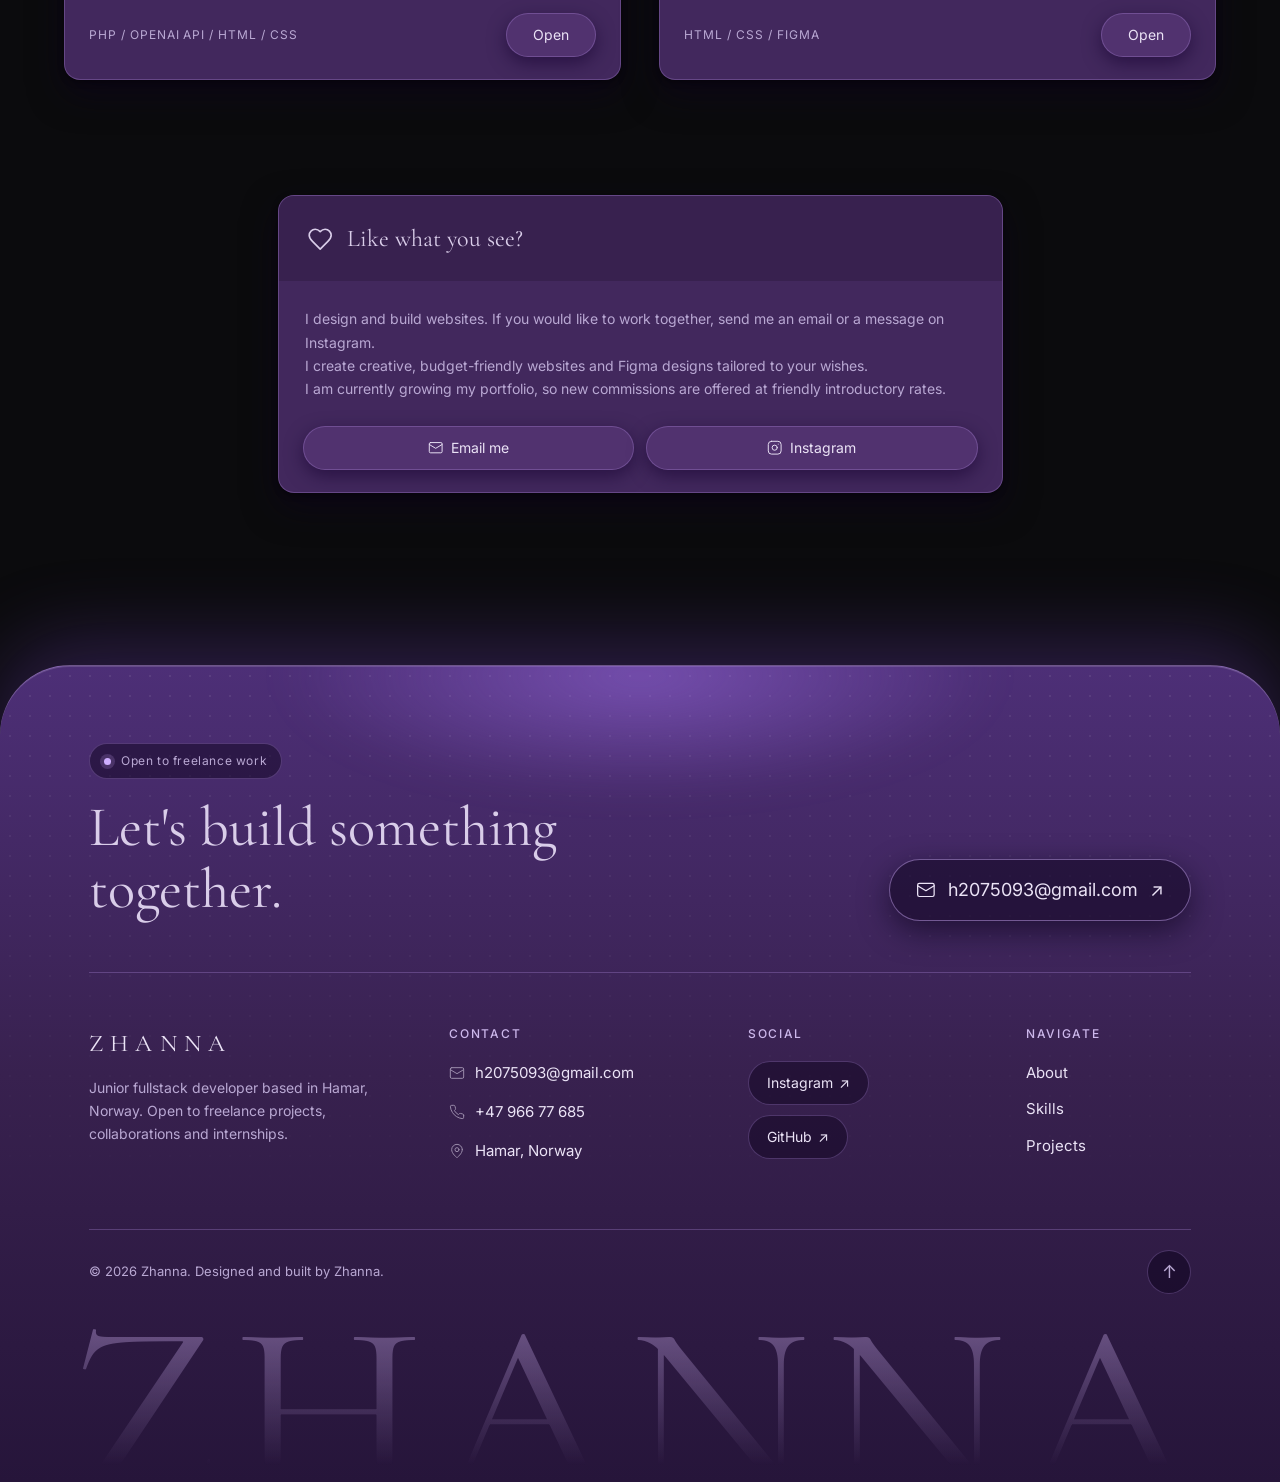
==== commit 9fff1829: "portfolio" ====
--- a/index.html
+++ b/index.html
@@ -1,100 +1,233 @@
-<!doctype html>
 <!DOCTYPE html>
-
 <html lang="en">
 <head>
-<meta charset="utf-8"/>
-<meta content="width=device-width, initial-scale=1, viewport-fit=cover" name="viewport"/><link href="data:image/svg+xml,%3Csvg xmlns=%27http://www.w3.org/2000/svg%27 viewBox=%270 0 100 100%27%3E%3Ctext y=%27.9em%27 font-size=%2790%27%3E🍒%3C/text%3E%3C/svg%3E" rel="icon"/>
-<title>Zhanna Sliepnova — Portfolio</title>
-<link href="https://fonts.googleapis.com/css2?family=Cormorant:wght@500;600&amp;family=Cormorant+Garamond:wght@500;600&amp;family=Inter:wght@400;500;600&amp;display=swap" rel="stylesheet"/>
-<link href="css/style.css" rel="stylesheet"/></head>
-<body id="top">
-<svg height="0" style="position: absolute" width="0">
-<symbol id="i-code" viewbox="0 0 24 24">
-<polyline points="8 6 2 12 8 18"></polyline>
-<polyline points="16 6 22 12 16 18"></polyline>
-<line x1="14" x2="10" y1="4" y2="20"></line>
-</symbol>
-<symbol id="i-game" viewbox="0 0 24 24">
-<path d="M6 8h12a4 4 0 0 1 4 4v3a3 3 0 0 1-5.2 2L15 15H9l-1.8 2A3 3 0 0 1 2 15v-3a4 4 0 0 1 4-4z"></path>
-<path d="M7 11v3M5.5 12.5h3"></path>
-<circle cx="15.5" cy="11.5" r=".6"></circle>
-<circle cx="18" cy="13.5" r=".6"></circle>
-</symbol>
-<symbol id="i-design" viewbox="0 0 24 24">
-<path d="M12 19l7-7 3 3-7 7-3-3z"></path>
-<path d="M18 13l-1.5-7.5L2 2l3.5 14.5L13 18l5-5z"></path>
-<circle cx="11" cy="11" r="1.6"></circle>
-</symbol>
-<symbol id="i-branch" viewbox="0 0 24 24">
-<circle cx="6" cy="5" r="2.5"></circle>
-<circle cx="6" cy="19" r="2.5"></circle>
-<circle cx="18" cy="8" r="2.5"></circle>
-<path d="M6 7.5v9M18 10.5c0 4-6 3-11 6.5"></path>
-</symbol>
-<symbol id="i-doc" viewbox="0 0 24 24">
-<path d="M14 2H6a2 2 0 0 0-2 2v16a2 2 0 0 0 2 2h12a2 2 0 0 0 2-2V8z"></path>
-<polyline points="14 2 14 8 20 8"></polyline>
-<line x1="8" x2="16" y1="13" y2="13"></line>
-<line x1="8" x2="16" y1="17" y2="17"></line>
-</symbol>
-<symbol id="i-sparkle" viewbox="0 0 24 24">
-<path d="M12 2l2.2 7.3L22 12l-7.8 2.7L12 22l-2.2-7.3L2 12l7.8-2.7z"></path>
-</symbol>
-<symbol id="i-mail" viewbox="0 0 24 24">
-<rect height="16" rx="2" width="20" x="2" y="4"></rect>
-<polyline points="22 6 12 13 2 6"></polyline>
-</symbol>
-<symbol id="i-gh" viewbox="0 0 24 24">
-<path d="M9 19c-4.3 1.4-4.3-2.5-6-3m12 5v-3.5c0-1 .1-1.4-.5-2 2.8-.3 5.5-1.4 5.5-6a4.6 4.6 0 0 0-1.3-3.2 4.2 4.2 0 0 0-.1-3.2s-1.1-.3-3.5 1.3a12 12 0 0 0-6.2 0C6.5 2.8 5.4 3.1 5.4 3.1a4.2 4.2 0 0 0-.1 3.2A4.6 4.6 0 0 0 4 9.5c0 4.6 2.7 5.7 5.5 6-.6.6-.6 1.2-.5 2V21"></path>
-</symbol>
-<symbol id="i-heart" viewbox="0 0 24 24"><path d="M19 14c1.5-1.5 3-3.2 3-5.5A5.5 5.5 0 0 0 16.5 3c-1.8 0-3 .5-4.5 2-1.5-1.5-2.7-2-4.5-2A5.5 5.5 0 0 0 2 8.5c0 2.3 1.5 4 3 5.5l7 7z"></path></symbol>
-<symbol id="i-target" viewbox="0 0 24 24"><circle cx="12" cy="12" r="10"></circle><circle cx="12" cy="12" r="6"></circle><circle cx="12" cy="12" r="2"></circle></symbol>
-<symbol id="i-users" viewbox="0 0 24 24"><path d="M16 21v-2a4 4 0 0 0-4-4H6a4 4 0 0 0-4 4v2"></path><circle cx="9" cy="7" r="4"></circle><path d="M22 21v-2a4 4 0 0 0-3-3.9M16 3.1a4 4 0 0 1 0 7.8"></path></symbol>
-<symbol id="i-check" viewbox="0 0 24 24"><circle cx="12" cy="12" r="10"></circle><polyline points="8 12 11 15 16 9"></polyline></symbol>
-<symbol id="i-book" viewbox="0 0 24 24"><path d="M4 19.5A2.5 2.5 0 0 1 6.5 17H20V3H6.5A2.5 2.5 0 0 0 4 5.5z"></path><path d="M20 17v4H6.5A2.5 2.5 0 0 1 4 18.5"></path></symbol>
-<symbol id="i-bulb" viewbox="0 0 24 24"><path d="M9 18h6M10 22h4M12 2a7 7 0 0 0-4 12.7c.6.5 1 1.3 1 2.3h6c0-1 .4-1.8 1-2.3A7 7 0 0 0 12 2z"></path></symbol>
-<symbol id="i-rocket" viewbox="0 0 24 24"><path d="M5 15c-1.5 1.3-2 5-2 5s3.7-.5 5-2M12 15l-3-3a22 22 0 0 1 2-4 12 12 0 0 1 11-6c0 3-.9 8-6 11a22 22 0 0 1-4 2z"></path><path d="M9 12H4s.5-3 2-4c1.6-1 5 0 5 0M12 15v5s3-.5 4-2c1-1.6 0-5 0-5"></path></symbol>
-<symbol id="i-user" viewbox="0 0 24 24"><circle cx="12" cy="8" r="4"></circle><path d="M4 21a8 8 0 0 1 16 0"></path></symbol>
+<meta charset="utf-8">
+<meta name="viewport" content="width=device-width, initial-scale=1">
+<title>Zhanna | Junior Fullstack Developer</title>
+<meta name="description" content="Portfolio of Zhanna, a junior fullstack developer and IM1 student at Hamar Katedralskole. Websites, interactive applications and games built with HTML, CSS, JavaScript and Python.">
+<link rel="preconnect" href="https://fonts.googleapis.com">
+<link rel="preconnect" href="https://fonts.gstatic.com" crossorigin>
+<link href="https://fonts.googleapis.com/css2?family=Cormorant+Garamond:ital,wght@0,400;0,500;1,400&family=Inter:wght@400;500&display=swap" rel="stylesheet">
+<link rel="stylesheet" href="style.css">
+</head>
+<body>
+
+<svg width="0" height="0" style="position:absolute" aria-hidden="true">
+  <defs>
+    <symbol id="i-code" viewBox="0 0 24 24"><path d="m16 18 6-6-6-6M8 6l-6 6 6 6"/></symbol>
+    <symbol id="i-term" viewBox="0 0 24 24"><rect x="2" y="4" width="20" height="16" rx="2"/><path d="m7 10 3 2-3 2M13 15h4"/></symbol>
+    <symbol id="i-pen" viewBox="0 0 24 24"><path d="M12 20h9M16.5 3.5a2.1 2.1 0 0 1 3 3L7 19l-4 1 1-4Z"/></symbol>
+    <symbol id="i-branch" viewBox="0 0 24 24"><path d="M6 3v12"/><circle cx="18" cy="6" r="3"/><circle cx="6" cy="18" r="3"/><path d="M18 9a9 9 0 0 1-9 9"/></symbol>
+    <symbol id="i-file" viewBox="0 0 24 24"><path d="M14 2H6a2 2 0 0 0-2 2v16a2 2 0 0 0 2 2h12a2 2 0 0 0 2-2V8ZM14 2v6h6M8 13h8M8 17h6"/></symbol>
+    <symbol id="i-spark" viewBox="0 0 24 24"><path d="M12 3 14 9l6 2-6 2-2 6-2-6-6-2 6-2ZM19 3v4M17 5h4"/></symbol>
+    <symbol id="i-game" viewBox="0 0 24 24"><rect x="2" y="6" width="20" height="12" rx="4"/><path d="M6 12h4M8 10v4M15 11h.01M18 13h.01"/></symbol>
+    <symbol id="i-heart" viewBox="0 0 24 24"><path d="M19 14c1.5-1.5 3-3.2 3-5.5A5.5 5.5 0 0 0 16.5 3c-1.8 0-3 .6-4.5 2.1C10.500 3.600 9.300 3 7.500 3A5.500 5.500 0 0 0 2 8.500c0 2.300 1.500 4 3 5.500l7 7Z"/></symbol>
+    <symbol id="i-db" viewBox="0 0 24 24"><ellipse cx="12" cy="5" rx="8" ry="3"/><path d="M4 5v14c0 1.700 3.600 3 8 3s8-1.300 8-3V5M4 12c0 1.700 3.600 3 8 3s8-1.300 8-3"/></symbol>
+    <symbol id="i-phone" viewBox="0 0 24 24"><path d="M22 16.9v3a2 2 0 0 1-2.2 2 19.800 19.800 0 0 1-8.600-3.100 19.500 19.500 0 0 1-6-6A19.800 19.800 0 0 1 2.100 4.200 2 2 0 0 1 4.100 2h3a2 2 0 0 1 2 1.700c.1 1 .4 1.900.7 2.800a2 2 0 0 1-.5 2.100L8.100 9.900a16 16 0 0 0 6 6l1.300-1.300a2 2 0 0 1 2.100-.4c.9.300 1.800.6 2.800.7a2 2 0 0 1 1.700 2Z"/></symbol>
+    <symbol id="i-pin" viewBox="0 0 24 24"><path d="M20 10c0 6-8 12-8 12S4 16 4 10a8 8 0 0 1 16 0Z"/><circle cx="12" cy="10" r="3"/></symbol>
+    <symbol id="i-mail" viewBox="0 0 24 24"><rect x="2" y="4" width="20" height="16" rx="2"/><path d="m22 7-10 6L2 7"/></symbol>
+    <symbol id="i-insta" viewBox="0 0 24 24"><rect x="2" y="2" width="20" height="20" rx="5"/><circle cx="12" cy="12" r="4"/><path d="M17.5 6.5h.01"/></symbol>
+    <symbol id="i-chat" viewBox="0 0 24 24"><path d="M21 15a2 2 0 0 1-2 2H7l-4 4V5a2 2 0 0 1 2-2h14a2 2 0 0 1 2 2Z"/></symbol>
+  </defs>
 </svg>
-<header>
-<div class="hd">
-<a class="brand" href="index.html"><b>Z H A N N A</b><small>JUNIOR FULLSTACK DEVELOPER</small></a>
-<nav id="nav"><a class="on" href="index.html">HOME</a><a href="about.html">ABOUT ME</a><a href="skills.html">SKILLS</a><a href="projects.html">PROJECTS</a><a href="ambitions.html">AMBITIONS</a><a href="application.html">APPLICATION &amp; CV</a></nav>
-<div class="right">
-<span class="pill">EN / NO</span><a aria-label="Contact" class="cbtn" href="mailto:zhasli09@innlandetfylke.no"><svg class="ic"><use href="#i-mail"></use></svg><span>CONTACT</span></a><button aria-expanded="false" aria-label="Menu" id="bt">
-<i></i><i></i><i></i>
-</button>
-</div>
-</div>
+
+<header class="nav">
+  <a class="brand" href="#top" aria-label="Zhanna, back to top">
+    <span class="brand__name">Zhanna</span>
+    <span class="brand__role" data-i18n="brandRole">Junior Fullstack Developer</span>
+  </a>
+  <nav class="nav__links" id="menu" aria-label="Main navigation">
+    <a href="#about" data-i18n="about">About</a>
+    <a href="#skills" data-i18n="skills">Skills</a>
+    <a href="#projects" data-i18n="projects">Projects</a>
+    <a href="#contact" data-i18n="contact">Contact</a>
+  </nav>
+  <div class="lang" aria-label="Language">
+    <a href="#" data-lang="en" class="is-on" aria-current="true">EN</a><span>/</span><a href="#" data-lang="no">NO</a><span>/</span><a href="#" data-lang="ru">RU</a><span>/</span><a href="#" data-lang="uk">UA</a>
+  </div>
+  <button class="nav__toggle" type="button" aria-expanded="false" aria-controls="menu" aria-label="Menu" data-i18n-label="menu"><span></span><span></span><span></span></button>
 </header>
-<main><div class="view active" data-view="home"><section class="hero">
-<div class="hc">
-<div class="hin">
-<h1>
-<span class="a1">Junior Fullstack</span><span class="a2">Developer.</span>
-</h1>
-<span class="chip">IM1 · HAMAR KATEDRALSKOLE</span>
-<div class="btns">
-<a class="btn" href="#prosjekter">EXPLORE PROJECTS ↗</a><a class="btn ghost" href="#soknad">VIEW CV ↗</a>
-</div>
-</div>
-<img alt="" class="d swirl" data-i="swirl.png"/><img alt="" class="d cat1" data-i="cat.png"/>
-</div>
-</section><img alt="" class="lace" data-i="lace.webp"/><div class="dam"><section id="explore"><div class="wrap"><h2 class="g">Explore the portfolio.</h2><p class="sub in">Six ways in — pick the page that matches what you want to know.</p><div class="grid3"><a class="card sk tz" href="#om-meg"><div class="sh"><svg class="ic"><use href="#i-user"></use></svg><h3>ABOUT ME</h3></div><p>Who I am, where I study and what I care about.</p><span class="go">OPEN →</span></a><a class="card sk tz" href="#ferdigheter"><div class="sh"><svg class="ic"><use href="#i-code"></use></svg><h3>SKILLS &amp; LEVELS</h3></div><p>Tools, technologies, skill levels and languages.</p><span class="go">OPEN →</span></a><a class="card sk tz" href="#prosjekter"><div class="sh"><svg class="ic"><use href="#i-design"></use></svg><h3>PROJECTS</h3></div><p>Four projects, from first sketch to working product.</p><span class="go">OPEN →</span></a><a class="card sk tz" href="#ambisjoner"><div class="sh"><svg class="ic"><use href="#i-rocket"></use></svg><h3>AMBITIONS</h3></div><p>Where I am heading as a full-stack developer.</p><span class="go">OPEN →</span></a><a class="card sk tz" href="#soknad"><div class="sh"><svg class="ic"><use href="#i-doc"></use></svg><h3>APPLICATION &amp; CV</h3></div><p>My application letter and CV, ready to read.</p><span class="go">OPEN →</span></a><a class="card sk tz" href="https://github.com/Kira1ik" rel="noopener" target="_blank"><div class="sh"><svg class="ic"><use href="#i-gh"></use></svg><h3>GITHUB</h3></div><p>All my code lives in public repositories.</p><span class="go">OPEN ↗</span></a></div></div></section></div><img alt="" class="lace" data-i="lace.webp"/><section class="contact">
-<div class="wrap">
-<div class="ft">
-<div class="fin">
-<h2 class="g">Have a project in mind?</h2>
-<p class="sub in">
-                Interested in collaboration, new ideas or an opportunity to
-                learn and grow.
-              </p>
-<a class="btn mail" href="mailto:zhasli09@innlandetfylke.no"><svg class="ic"><use href="#i-mail"></use></svg> LET'S CONNECT</a><a class="btn ghost gbtn" href="https://github.com/Kira1ik/portfolio" rel="noopener" target="_blank"><svg class="gh"><use href="#i-gh"></use></svg> GITHUB</a><small>ZHANNA SLIEPNOVA · PORTFOLIO 2026</small>
-</div>
-<img alt="" class="d cherry2" data-i="cherry.png"/><img alt="" class="d bow2" data-i="bow.png"/>
-</div>
-</div>
-</section></div></main>
-<script defer="" src="js/images.js"></script><script defer="" src="js/app.js"></script></body>
+
+<main id="top">
+
+  <!-- HERO -->
+  <section class="hero">
+    <div class="hero__frame">
+      <img class="hero__img" src="img/hero.jpg" data-i18n-alt="heroAlt" alt="Portrait of Zhanna with black hair, a studded choker and a blue jacket" width="1888" height="833">
+      <div class="hero__copy">
+        <h1 data-i18n-html="heroTitle">Junior Fullstack <span>Developer.</span></h1>
+        <p class="pill">IM1 · Hamar Katedralskole</p>
+        <div class="hero__btns">
+          <a class="btn" href="#projects" data-i18n="explore">Explore projects ↗</a>
+        </div>
+      </div>
+    </div>
+  </section>
+
+  <!-- ABOUT -->
+  <section class="section" id="about">
+    <div class="wrap">
+      <h2 data-i18n="aboutTitle">About me.</h2>
+      <div class="card about">
+        <img class="about__photo" src="img/about.jpg" data-i18n-alt="aboutAlt" alt="Zhanna holding a Canon camera in front of a concrete and timber building" width="720" height="900">
+        <div class="about__text">
+          <p data-i18n="aboutP1">I am an IM1 student at Hamar Katedralskole, studying Information Technology and Media Production. I focus on web development and on using technology to solve everyday problems.</p>
+          <p data-i18n="aboutP2">I take a project from the first sketch in Figma to working code, with a focus on clean structure and a clear user experience. My work includes websites, interactive applications, games and prototypes.</p>
+        </div>
+      </div>
+    </div>
+  </section>
+
+  <!-- SKILLS -->
+  <section class="section" id="skills">
+    <div class="wrap">
+      <h2 data-i18n="skillsTitle">Tools, skills &amp; technology.</h2>
+      <p class="sub" data-i18n="skillsSub">The technologies and tools I use to turn ideas into working digital projects.</p>
+      <div class="grid skills">
+        <article class="card skill">
+          <h3><svg class="ico"><use href="#i-code"/></svg><span data-i18n="sk1t">Web development</span></h3>
+          <p data-i18n="sk1d">Responsive websites with a clean structure, semantic markup and a clear user experience.</p>
+          <ul class="chips"><li>HTML5</li><li>CSS</li><li>JavaScript</li></ul>
+        </article>
+        <article class="card skill">
+          <h3><svg class="ico"><use href="#i-term"/></svg><span data-i18n="sk2t">Programming</span></h3>
+          <p data-i18n="sk2d">Interactive applications and games, built with sound logic and readable code.</p>
+          <ul class="chips"><li>Python</li><li>PHP</li><li>TypeScript</li></ul>
+        </article>
+        <article class="card skill">
+          <h3><svg class="ico"><use href="#i-pen"/></svg><span data-i18n="sk3t">Design &amp; prototyping</span></h3>
+          <p data-i18n="sk3d">Layouts, wireframes and interface prototypes, designed before development begins.</p>
+          <ul class="chips"><li>Figma</li><li data-i18n="uiDesign">UI design</li><li data-i18n="wireframes">Wireframes</li></ul>
+        </article>
+        <article class="card skill">
+          <h3><svg class="ico"><use href="#i-branch"/></svg><span data-i18n="sk4t">Development tools</span></h3>
+          <p data-i18n="sk4d">Version control and an organised workflow from the first commit to delivery.</p>
+          <ul class="chips"><li>VS Code</li><li>GitHub</li><li>Git</li></ul>
+        </article>
+        <article class="card skill">
+          <h3><svg class="ico"><use href="#i-db"/></svg><span data-i18n="sk5t">Databases</span></h3>
+          <p data-i18n="sk5d">Database design and queries for storing and retrieving data in web applications.</p>
+          <ul class="chips"><li>SQL</li><li>SQLite</li><li>DB Browser</li></ul>
+        </article>
+      </div>
+    </div>
+  </section>
+
+  <!-- LANGUAGES -->
+  <section class="section">
+    <div class="wrap">
+      <h2 data-i18n="langsTitle">Languages</h2>
+      <ul class="grid grid--4 langs">
+        <li class="card lang-card"><b>RU</b><div><strong data-i18n="russian">Russian</strong><span data-i18n="native">Native</span></div></li>
+        <li class="card lang-card"><b>UA</b><div><strong data-i18n="ukrainian">Ukrainian</strong><span data-i18n="native">Native</span></div></li>
+        <li class="card lang-card"><b>NO</b><div><strong data-i18n="norwegian">Norwegian</strong><span data-i18n="intermediate">Intermediate</span></div></li>
+        <li class="card lang-card"><b>EN</b><div><strong data-i18n="english">English</strong><span data-i18n="intermediate">Intermediate</span></div></li>
+      </ul>
+    </div>
+  </section>
+
+  <!-- HOW I WORK -->
+  <section class="section">
+    <div class="wrap">
+      <h2 data-i18n="driveTitle">How I work.</h2>
+      <p class="how" data-i18n="d1d">I plan every project in Figma first, then build it in clean, readable code and document each step along the way. I am looking for real projects where I can deliver something useful and keep growing as a developer.</p>
+    </div>
+  </section>
+
+  <!-- PROJECTS -->
+  <section class="section" id="projects">
+    <div class="wrap">
+      <h2 data-i18n="projTitle">Selected projects</h2>
+      <p class="sub" data-i18n="projSub">A selection of things I have planned, designed and built.</p>
+      <div class="grid grid--2">
+        <article class="card project">
+          <header><span class="meta"><span data-i18n="project">Project</span> / 01 · <span data-i18n="concept">Concept</span></span><h3><svg class="ico"><use href="#i-code"/></svg>Kodebua</h3></header>
+          <p data-i18n="pr1d">A service concept connecting young programmers with affordable programming help. Features helper profiles, booking and the assistant Kodebot.</p>
+          <footer><span class="meta">HTML / CSS / JavaScript / Figma</span><a class="btn btn--sm" href="https://lovely-kelpie-d1efc6.netlify.app/" target="_blank" rel="noopener" data-i18n="open">Open</a></footer>
+        </article>
+        <article class="card project">
+          <header><span class="meta"><span data-i18n="project">Project</span> / 02</span><h3><svg class="ico"><use href="#i-game"/></svg>Nordlysjeger</h3></header>
+          <p data-i18n="pr2d">A Pygame arcade project: collect aurora particles, avoid falling ice crystals and build your score.</p>
+          <footer><span class="meta">Python / Pygame</span><a class="btn btn--sm" href="https://github.com/Kira1ik/game" target="_blank" rel="noopener" data-i18n="open">Open</a></footer>
+        </article>
+        <article class="card project">
+          <header><span class="meta"><span data-i18n="project">Project</span> / 03</span><h3><svg class="ico"><use href="#i-chat"/></svg>Katta AI Chat</h3></header>
+          <p data-i18n="pr3d">A PHP chatbot connected to the OpenAI API, with selectable AI agents that have different roles and system prompts. Includes a typing indicator, error handling and tested temperature settings.</p>
+          <p class="project__login" data-i18n-html="pr3login">Login: <b>katta</b> · Password: <b>Katta123</b></p>
+          <footer><span class="meta">PHP / OpenAI API / HTML / CSS</span><a class="btn btn--sm" href="https://zhasli09.imkatta.no/KI-bot/index.php?agent=1&amp;lang=ru&amp;temp=0.2" target="_blank" rel="noopener" data-i18n="open">Open</a></footer>
+        </article>
+        <article class="card project">
+          <header><span class="meta"><span data-i18n="project">Project</span> / 04</span><h3><svg class="ico"><use href="#i-pen"/></svg>Badminton Break</h3></header>
+          <p data-i18n="pr4d">A school event website presenting a badminton activity, schedule and participation information.</p>
+          <footer><span class="meta">HTML / CSS / Figma</span><a class="btn btn--sm" href="https://glittering-semolina-d848a1.netlify.app/" target="_blank" rel="noopener" data-i18n="open">Open</a></footer>
+        </article>
+      </div>
+    </div>
+  </section>
+
+  <!-- CTA -->
+  <section class="section section--cta" id="contact">
+    <article class="card cta">
+      <header><h3><svg class="ico"><use href="#i-heart"/></svg><span data-i18n="ctaTitle">Like what you see?</span></h3></header>
+      <p data-i18n-html="ctaText">I design and build websites. If you would like to work together, send me an email or a message on Instagram.<br>
+      I create creative, budget-friendly websites and Figma designs tailored to your wishes.<br>
+      I am currently growing my portfolio, so new commissions are offered at friendly introductory rates.</p>
+      <footer>
+        <a class="btn btn--sm" href="mailto:h2075093@gmail.com"><svg class="ico"><use href="#i-mail"/></svg><span data-i18n="ctaMail">Email me</span></a>
+        <a class="btn btn--sm" href="https://www.instagram.com/kira.s528/" target="_blank" rel="noopener"><svg class="ico"><use href="#i-insta"/></svg><span data-i18n="ctaInsta">Instagram</span></a>
+      </footer>
+    </article>
+  </section>
+</main>
+
+<footer class="ft">
+  <div class="ft__glow" aria-hidden="true"></div>
+  <div class="ft__wrap">
+    <div class="ft__top">
+      <div>
+        <span class="ft__badge"><i></i><span data-i18n="avail">Open to freelance work</span></span>
+        <h2 data-i18n="footCta">Let's build something together.</h2>
+      </div>
+      <a class="ft__mail" href="mailto:h2075093@gmail.com"><svg class="ico"><use href="#i-mail"/></svg><span>h2075093@gmail.com</span><b aria-hidden="true">↗</b></a>
+    </div>
+    <div class="ft__grid">
+      <div class="ft__brand">
+        <span class="ft__logo">Zhanna</span>
+        <p data-i18n="footTag">Junior fullstack developer based in Hamar, Norway. Open to freelance projects, collaborations and internships.</p>
+      </div>
+      <div>
+        <h4 data-i18n="hContact">Contact</h4>
+        <ul>
+          <li><a href="mailto:h2075093@gmail.com"><svg class="ico"><use href="#i-mail"/></svg>h2075093@gmail.com</a></li>
+          <li><a href="tel:+4796677685"><svg class="ico"><use href="#i-phone"/></svg>+47 966 77 685</a></li>
+          <li><span><svg class="ico"><use href="#i-pin"/></svg><span data-i18n="location">Hamar, Norway</span></span></li>
+        </ul>
+      </div>
+      <div>
+        <h4 data-i18n="hSocial">Social</h4>
+        <div class="ft__pills">
+          <a href="https://www.instagram.com/kira.s528/" target="_blank" rel="noopener">Instagram <b aria-hidden="true">↗</b></a>
+          <a href="https://github.com/Kira1ik" target="_blank" rel="noopener">GitHub <b aria-hidden="true">↗</b></a>
+        </div>
+      </div>
+      <div>
+        <h4 data-i18n="hNav">Navigate</h4>
+        <ul>
+          <li><a href="#about" data-i18n="about">About</a></li>
+          <li><a href="#skills" data-i18n="skills">Skills</a></li>
+          <li><a href="#projects" data-i18n="projects">Projects</a></li>
+        </ul>
+      </div>
+    </div>
+    <div class="ft__bar">
+      <p data-i18n="copy">© 2026 Zhanna. Designed and built by Zhanna.</p>
+      <a class="ft__up" href="#top" aria-label="Back to top">↑</a>
+    </div>
+  </div>
+  <div class="ft__mark" aria-hidden="true">Zhanna</div>
+</footer>
+
+<script src="i18n.js" defer></script>
+<script src="script.js" defer></script>
+</body>
 </html>
--- a/style.css
+++ b/style.css
@@ -0,0 +1,240 @@
+/* =====================================================================
+   Portfolio stylesheet
+   tokens > base > nav > hero > sections > footer > responsive > motion
+   Type scale: body text 14px+, captions and labels 12px+
+   ===================================================================== */
+
+/* ---------- tokens ---------- */
+:root{
+  --card:#42285d; --card-2:#38214f; --chip:#321d48; --nav:rgba(60,40,100,.92);
+  --line:rgba(190,150,240,.28); --text:#ebe3f6; --muted:#b9a8d3; --head:#d9cde9; --accent:#8e6bb9;
+  --serif:"Cormorant Garamond",Georgia,"Times New Roman",serif;
+  --sans:"Inter",system-ui,-apple-system,"Segoe UI",Roboto,Arial,sans-serif;
+  --r:16px; --gut:clamp(16px,5vw,70px); --e:cubic-bezier(.2,.7,.2,1);
+}
+
+/* ---------- base ---------- */
+*,*::before,*::after{box-sizing:border-box;margin:0;padding:0}
+html{scroll-behavior:smooth;scroll-padding-top:90px;-webkit-text-size-adjust:100%;-webkit-tap-highlight-color:transparent}
+body{font-family:var(--sans);color:var(--text);background:#0b0b0d url("img/bg.jpg") top center/max(100%,1100px) auto repeat-y;line-height:1.55;overflow-x:hidden}
+img{display:block;max-width:100%}
+ul{list-style:none}
+a{color:inherit;text-decoration:none}
+button{font:inherit;color:inherit;background:none;border:0;cursor:pointer}
+:focus-visible{outline:2px solid #cbb2f0;outline-offset:3px;border-radius:6px}
+::selection{background:#8e6bb9;color:#fff}
+.ico{width:1.1em;height:1.1em;fill:none;stroke:currentColor;stroke-width:1.5;stroke-linecap:round;stroke-linejoin:round;flex:none}
+
+/* ---------- nav ---------- */
+.nav{position:sticky;top:0;z-index:50;display:flex;align-items:center;gap:24px;padding:14px var(--gut);background:var(--nav);backdrop-filter:blur(8px);-webkit-backdrop-filter:blur(8px);border-bottom:1px solid var(--line)}
+.brand{display:flex;flex-direction:column;gap:4px}
+.brand__name{font-family:var(--serif);font-size:22px;letter-spacing:.3em;text-transform:uppercase;line-height:1}
+.brand__role{font-size:12px;letter-spacing:.06em;text-transform:uppercase;color:var(--muted)}
+.nav__links{display:flex;gap:clamp(20px,3.6vw,52px);margin-left:auto;margin-right:clamp(12px,3vw,40px)}
+.nav__links a{position:relative;padding:4px 0;font-size:13px;letter-spacing:.1em;text-transform:uppercase;color:var(--muted);transition:color .2s}
+.nav__links a::after{content:"";position:absolute;left:0;right:0;bottom:0;height:1px;background:#c7a6ff;transform:scaleX(0);transition:transform .3s}
+.nav__links a:hover,.nav__links a.is-active{color:#fff}
+.nav__links a:hover::after,.nav__links a.is-active::after{transform:scaleX(1)}
+.lang{display:flex;gap:6px;padding:8px 14px;border-radius:99px;background:rgba(120,80,190,.45);border:1px solid var(--line);font-size:13px;letter-spacing:.1em;text-transform:uppercase;color:var(--muted)}
+.lang a{padding:0 2px;transition:color .2s}
+.lang a:hover,.lang .is-on{color:#fff}
+.nav__toggle{display:none;position:relative;flex:none;width:44px;height:44px;border-radius:12px;background:rgba(120,80,190,.45);border:1px solid var(--line)}
+.nav__toggle span{position:absolute;left:12px;right:12px;height:2px;border-radius:2px;background:var(--text);transition:transform .25s,opacity .2s}
+.nav__toggle span:nth-child(1){top:15px}
+.nav__toggle span:nth-child(2){top:21px}
+.nav__toggle span:nth-child(3){top:27px}
+.nav.open .nav__toggle span:nth-child(1){transform:translateY(6px) rotate(45deg)}
+.nav.open .nav__toggle span:nth-child(2){opacity:0}
+.nav.open .nav__toggle span:nth-child(3){transform:translateY(-6px) rotate(-45deg)}
+
+/* ---------- hero ---------- */
+.hero{position:relative;padding:48px var(--gut) 0}
+.hero__frame{position:relative;max-width:1300px;margin:0 auto;aspect-ratio:2.22/1;min-height:360px;border-radius:22px;overflow:hidden;border:4px solid #5b3b8e;box-shadow:0 0 0 1px rgba(255,255,255,.06),0 20px 60px rgba(0,0,0,.5)}
+.hero__img{position:absolute;inset:0;width:100%;height:100%;object-fit:cover;object-position:20% 30%}
+.hero__frame::after{content:"";position:absolute;inset:0;background:linear-gradient(90deg,transparent 28%,rgba(34,16,60,.58) 60%,rgba(34,16,60,.78));pointer-events:none}
+.hero__copy{position:absolute;z-index:2;right:clamp(16px,3vw,42px);top:50%;transform:translateY(-52%);display:flex;flex-direction:column;align-items:flex-end;text-align:right;gap:clamp(14px,2.4vw,34px);max-width:58%}
+.hero h1{font-family:var(--serif);font-weight:500;font-size:clamp(34px,5.6vw,76px);line-height:1.08;color:#f6f0fd;text-shadow:0 2px 18px rgba(20,8,40,.55)}
+.hero h1 span{display:block;color:#c7a6f3}
+.pill{font-size:12px;letter-spacing:.08em;text-transform:uppercase;padding:8px clamp(14px,3vw,40px);border-radius:99px;background:rgba(75,45,125,.92);border:1px solid var(--line)}
+.hero__btns{display:flex;gap:14px;flex-wrap:wrap;justify-content:flex-end}
+
+/* ---------- buttons ---------- */
+.btn{position:relative;overflow:hidden;display:inline-flex;align-items:center;gap:8px;font-size:13px;letter-spacing:.08em;text-transform:uppercase;padding:14px 26px;border-radius:12px;background:rgba(95,60,150,.85);border:1px solid var(--line);color:var(--text);box-shadow:0 6px 18px rgba(20,0,45,.55);transform:translate(var(--tx,0),var(--ty,0));transition:background .25s,box-shadow .3s,transform .2s ease-out}
+.btn::after{content:"";position:absolute;inset:0;background:linear-gradient(110deg,transparent 30%,rgba(255,255,255,.28) 50%,transparent 70%);transform:translateX(-120%);transition:transform .7s}
+.btn:hover{background:#7a52b3;box-shadow:0 10px 28px rgba(110,60,190,.6),0 0 22px rgba(160,120,230,.45)}
+.btn:hover::after{transform:translateX(120%)}
+.btn--sm{font-size:14px;letter-spacing:0;text-transform:none;padding:10px 26px;border-radius:99px;background:#51326f;white-space:nowrap}
+
+/* ---------- sections ---------- */
+.section{position:relative;padding:clamp(60px,9vw,130px) var(--gut) 0}
+.wrap{max-width:1230px;margin:0 auto}
+h2{font-family:var(--serif);font-weight:400;font-size:clamp(34px,4.4vw,58px);line-height:1.1;color:var(--head)}
+.sub{font-family:var(--serif);font-size:clamp(16px,1.5vw,19px);color:var(--muted);margin:6px 0 24px}
+h2+.grid,h2+.card,h2+.how{margin-top:30px}
+.card{position:relative;background:var(--card);border:1px solid var(--line);border-radius:var(--r);box-shadow:inset 0 1px 0 rgba(255,255,255,.07),0 2px 6px rgba(0,0,0,.45),0 14px 34px rgba(12,0,30,.55)}
+.grid{display:grid;gap:20px}
+.grid--2{grid-template-columns:repeat(2,1fr);gap:clamp(20px,3vw,40px)}
+.grid--4{grid-template-columns:repeat(4,1fr)}
+.meta{font-size:12px;letter-spacing:.08em;text-transform:uppercase;color:var(--muted)}
+
+/* about */
+.about{display:grid;grid-template-columns:237px 1fr;gap:clamp(24px,3.5vw,50px);padding:15px 30px 15px 15px;align-items:center}
+.about__photo{width:237px;height:253px;max-width:100%;object-fit:cover;object-position:50% 40%;border-radius:12px}
+.about__text{display:grid;grid-template-columns:1fr 1fr;gap:20px 40px;font-size:clamp(15px,1.45vw,18px);line-height:1.5}
+
+/* skills: three cards on the first row, two wider cards below */
+.skills{grid-template-columns:repeat(6,1fr)}
+.skill{grid-column:span 2;padding:22px 24px;display:flex;flex-direction:column;gap:14px;min-height:190px}
+.skill:nth-child(n+4){grid-column:span 3}
+.skill h3{display:flex;align-items:center;gap:14px;font-family:var(--sans);font-weight:500;font-size:14px;letter-spacing:.08em;text-transform:uppercase}
+.skill h3 .ico{width:20px;height:20px;opacity:.5}
+.skill p{font-size:14px;line-height:1.6;color:var(--muted)}
+.chips{display:flex;flex-wrap:wrap;gap:10px;margin-top:auto}
+.chips li{flex:1;min-width:max-content;text-align:center;font-size:13px;padding:8px 12px;border-radius:99px;background:var(--chip);color:var(--muted);border:1px solid rgba(190,150,240,.12)}
+
+/* languages */
+.lang-card{display:flex;align-items:center;gap:18px;padding:20px 22px;min-height:76px}
+.lang-card b{font-family:var(--serif);font-weight:400;font-size:28px;color:var(--muted)}
+.lang-card strong{display:block;font-weight:500;font-size:15px}
+.lang-card span{font-size:13px;color:var(--muted)}
+
+/* how I work: a statement, deliberately not a card */
+.how{max-width:960px;padding-left:clamp(18px,3vw,34px);border-left:3px solid var(--accent);font-family:var(--serif);font-size:clamp(21px,2.3vw,30px);line-height:1.4;color:var(--head)}
+
+/* projects */
+.project,.cta{display:flex;flex-direction:column;overflow:hidden}
+.project header,.cta header{padding:22px 26px;background:var(--card-2);display:flex;flex-direction:column;gap:6px}
+.project h3,.cta h3{display:flex;align-items:center;gap:14px;font-family:var(--serif);font-weight:400;font-size:clamp(18px,1.7vw,22px);letter-spacing:.05em;text-transform:uppercase;color:var(--head)}
+.project p,.cta p{padding:26px;font-size:14px;line-height:1.65;color:var(--muted);flex:1}
+.project p.project__login{flex:none;margin-top:-14px;padding:0 26px 18px;font-size:13px;color:var(--muted)}
+.project__login b{font-weight:500;color:var(--text);letter-spacing:.02em}
+.project footer,.cta footer{display:flex;justify-content:space-between;align-items:center;gap:12px;padding:0 24px 22px}
+.project footer .meta{flex:1;min-width:0}
+
+/* cta */
+.section--cta{padding-bottom:clamp(60px,8vw,110px)}
+.cta{max-width:725px;margin:0 auto}
+.cta h3{text-transform:none;font-size:clamp(20px,1.9vw,24px);letter-spacing:0}
+.cta header{flex-direction:row;padding:24px 28px}
+.cta footer .btn--sm{flex:1;justify-content:center}
+
+/* ---------- footer ---------- */
+.ft{position:relative;margin-top:70px;overflow:hidden;border-radius:70px 70px 0 0;background:linear-gradient(180deg,#4d2f77 0%,#38214f 50%,#26153a 100%);border-top:1px solid rgba(215,180,255,.4);box-shadow:0 -24px 80px rgba(120,70,200,.3),inset 0 1px 0 rgba(255,255,255,.14)}
+.ft::before{content:"";position:absolute;inset:0;pointer-events:none;background:radial-gradient(rgba(255,255,255,.08) 1px,transparent 1.4px) 0 0/20px 20px;-webkit-mask-image:linear-gradient(180deg,#000,transparent 70%);mask-image:linear-gradient(180deg,#000,transparent 70%)}
+.ft__glow{position:absolute;top:-110px;left:50%;width:min(720px,70%);height:240px;translate:-50% 0;border-radius:50%;background:radial-gradient(closest-side,rgba(175,125,255,.42),transparent);filter:blur(18px);pointer-events:none}
+.ft__wrap{position:relative;max-width:1230px;margin:0 auto;padding:clamp(48px,6vw,88px) var(--gut) 0}
+.ft__top{display:flex;justify-content:space-between;align-items:flex-end;gap:32px;padding-bottom:clamp(30px,4vw,52px);border-bottom:1px solid var(--line)}
+.ft__badge{display:inline-flex;align-items:center;gap:10px;margin-bottom:18px;padding:8px 14px;border-radius:99px;font-size:12px;letter-spacing:.05em;color:var(--muted);background:rgba(16,5,32,.5);border:1px solid var(--line)}
+.ft__badge i{width:7px;height:7px;border-radius:50%;background:#cfaeff;box-shadow:0 0 0 4px rgba(207,174,255,.18)}
+.ft__top h2{font-size:clamp(30px,4.4vw,58px);max-width:11em}
+.ft__mail{display:inline-flex;align-items:center;gap:12px;white-space:nowrap;font-size:clamp(15px,1.5vw,18px);padding:16px 26px;border-radius:99px;background:rgba(16,5,32,.55);border:1px solid rgba(210,175,255,.45);box-shadow:0 10px 30px rgba(8,0,22,.55);transition:background .3s,box-shadow .3s,transform .3s}
+.ft__mail:hover{background:#7a52b3;transform:translateY(-3px);box-shadow:0 14px 40px rgba(130,80,220,.55),0 0 28px rgba(170,125,240,.5)}
+.ft b{font-weight:400;display:inline-block;transition:transform .3s}
+.ft__mail:hover b,.ft__pills a:hover b{transform:translate(3px,-3px)}
+.ft__grid{display:grid;grid-template-columns:1.5fr 1.2fr 1.1fr .8fr;gap:clamp(24px,4vw,56px);padding:clamp(32px,4vw,56px) 0}
+.ft__logo{display:block;margin-bottom:14px;font-family:var(--serif);font-size:24px;letter-spacing:.3em;text-transform:uppercase}
+.ft p{font-size:14px;line-height:1.65;color:var(--muted);max-width:340px}
+.ft h4{margin-bottom:18px;font-weight:500;font-size:12px;letter-spacing:.14em;text-transform:uppercase;color:#cdb8ec}
+.ft li{margin-bottom:13px;font-size:15px}
+.ft li a,.ft li>span{display:inline-flex;align-items:center;gap:10px;transition:color .25s,transform .25s}
+.ft li .ico{opacity:.55;width:16px;height:16px}
+.ft li a:hover{color:#fff;transform:translateX(4px)}
+.ft__pills{display:flex;flex-wrap:wrap;gap:10px}
+.ft__pills a{display:inline-flex;align-items:center;gap:6px;padding:10px 18px;border-radius:99px;font-size:14px;background:rgba(16,5,32,.5);border:1px solid var(--line);transition:background .25s,transform .25s,box-shadow .25s,border-color .25s}
+.ft__pills a:hover{background:#6c46a3;border-color:rgba(215,180,255,.6);transform:translateY(-3px);box-shadow:0 10px 26px rgba(8,0,22,.55),0 0 20px rgba(160,115,235,.45)}
+.ft__bar{display:flex;justify-content:space-between;align-items:center;gap:16px;padding:20px 0;border-top:1px solid var(--line);font-size:13px;color:var(--muted)}
+.ft__bar p{max-width:none;font-size:13px}
+.ft__up{display:grid;place-items:center;width:44px;height:44px;border-radius:50%;font-size:18px;background:rgba(16,5,32,.55);border:1px solid var(--line);transition:background .25s,transform .25s,box-shadow .25s}
+.ft__up:hover{background:#7a52b3;transform:translateY(-4px);box-shadow:0 10px 26px rgba(130,80,220,.55)}
+.ft__mark{position:relative;margin-top:8px;text-align:center;user-select:none;font-family:var(--serif);font-size:clamp(64px,19.5vw,300px);line-height:.74;letter-spacing:.06em;text-transform:uppercase;color:transparent;background:linear-gradient(180deg,rgba(220,190,255,.36),rgba(220,190,255,0) 90%);-webkit-background-clip:text;background-clip:text;height:.64em;overflow:hidden}
+
+/* ---------- motion: one soft reveal + hover lift + button shine ---------- */
+.card{transition:opacity .6s ease var(--d,0s),translate .6s var(--e) var(--d,0s),transform .25s ease,border-color .25s,box-shadow .25s}
+@media (hover:hover){
+  .card:hover{transform:translateY(-4px);border-color:rgba(205,170,255,.55);box-shadow:inset 0 1px 0 rgba(255,255,255,.1),0 4px 10px rgba(0,0,0,.5),0 22px 48px rgba(18,0,42,.7),0 0 32px rgba(142,107,185,.25)}
+}
+html.js .reveal{opacity:0;translate:0 18px;transition:opacity .6s ease,translate .6s var(--e)}
+html.js .reveal.in{opacity:1;translate:0 0}
+html.js .card.reveal{transition:opacity .6s ease,translate .6s var(--e),transform .25s ease,border-color .25s,box-shadow .25s}
+
+/* ---------- responsive ---------- */
+@media (max-width:1100px){
+  /* menu collapses into a button so nothing is squeezed */
+  .nav{gap:12px}
+  .lang{margin-left:auto}
+  .nav__toggle{display:inline-block}
+  .nav__links{display:none;position:absolute;top:100%;left:0;right:0;flex-direction:column;gap:0;margin:0;padding:6px var(--gut) 14px;background:rgba(40,24,70,.98);border-bottom:1px solid var(--line);box-shadow:0 20px 40px rgba(0,0,0,.5)}
+  .nav.open .nav__links{display:flex}
+  .nav__links a{padding:15px 0;font-size:15px;border-top:1px solid var(--line)}
+  .nav__links a:first-child{border-top:0}
+  .nav__links a::after{display:none}
+  .skills{grid-template-columns:repeat(2,1fr)}
+  .skill,.skill:nth-child(n+4){grid-column:auto}
+  .skill:last-child{grid-column:1/-1}
+  .grid--4{grid-template-columns:repeat(2,1fr)}
+  .ft__grid{grid-template-columns:1fr 1fr}
+  .ft__brand{grid-column:1/-1}
+}
+@media (max-width:900px){
+  /* hero: photo first, text below */
+  .hero__frame{aspect-ratio:auto;min-height:0;display:flex;flex-direction:column}
+  .hero__img{position:relative;height:clamp(280px,60vw,460px);object-position:15% 30%}
+  .hero__frame::after{display:none}
+  .hero h1{font-weight:400;color:#f6f0fd;text-shadow:none}
+  .hero h1 span{color:#c7a6f3}
+  .hero__copy{position:static;transform:none;max-width:none;align-items:flex-start;text-align:left;padding:24px 28px 30px;background:rgba(48,28,80,.95)}
+  .hero__btns{justify-content:flex-start}
+}
+@media (max-width:760px){
+  html{scroll-padding-top:76px}
+  .nav{padding:10px var(--gut)}
+  .brand__name{font-size:19px}
+  .hero{padding-top:24px}
+  .hero__copy{padding:22px 20px 26px}
+  .hero__btns,.hero__btns .btn{width:100%}
+  .hero__btns .btn{justify-content:center;min-height:48px}
+  .section{padding-top:56px}
+  .grid--2{grid-template-columns:1fr}
+  .about{grid-template-columns:1fr;padding:12px;gap:18px}
+  .about__photo{width:100%;height:auto;aspect-ratio:16/11;object-position:50% 32%}
+  .about__text{grid-template-columns:1fr;gap:14px;padding:0 8px 10px;font-size:16px}
+  .how{font-size:21px}
+  .project h3{font-size:19px}
+  .project header,.cta header{padding:18px 20px}
+  .project p,.cta p{padding:20px}
+  .project p.project__login{padding:0 20px 16px}
+  .project footer,.cta footer{padding:0 20px 20px}
+  .btn--sm{min-height:44px;display:inline-flex;align-items:center}
+  .cta footer{flex-direction:column;align-items:stretch}
+  .cta footer .btn--sm{justify-content:center}
+  .section--cta{padding-bottom:50px}
+  .ft{border-radius:36px 36px 0 0;margin-top:50px}
+  .ft__top{flex-direction:column;align-items:flex-start}
+  .ft__mail{max-width:100%}
+  .ft__grid{gap:30px 20px}
+}
+@media (max-width:600px){
+  /* skills become compact: title + tools only */
+  .brand__role{display:none}
+  .skills{grid-template-columns:1fr;gap:14px}
+  .skill:last-child{grid-column:auto}
+  .skill{min-height:0;padding:18px 20px;gap:12px}
+  .skill p{display:none}
+}
+@media (max-width:460px){
+  .grid--4{grid-template-columns:1fr 1fr;gap:12px}
+  .lang-card{flex-direction:column;align-items:flex-start;gap:6px;padding:16px 18px}
+  .ft__grid{grid-template-columns:1fr}
+  .ft__bar{padding-bottom:16px}
+}
+@media (max-width:380px){
+  .lang{padding:7px 10px;font-size:12px;gap:4px}
+  .brand__name{font-size:17px}
+  .grid--4{grid-template-columns:1fr}
+}
+
+/* ---------- reduced motion ---------- */
+@media (prefers-reduced-motion:reduce){
+  html{scroll-behavior:auto}
+  *,*::before,*::after{transition:none!important;animation:none!important}
+}
